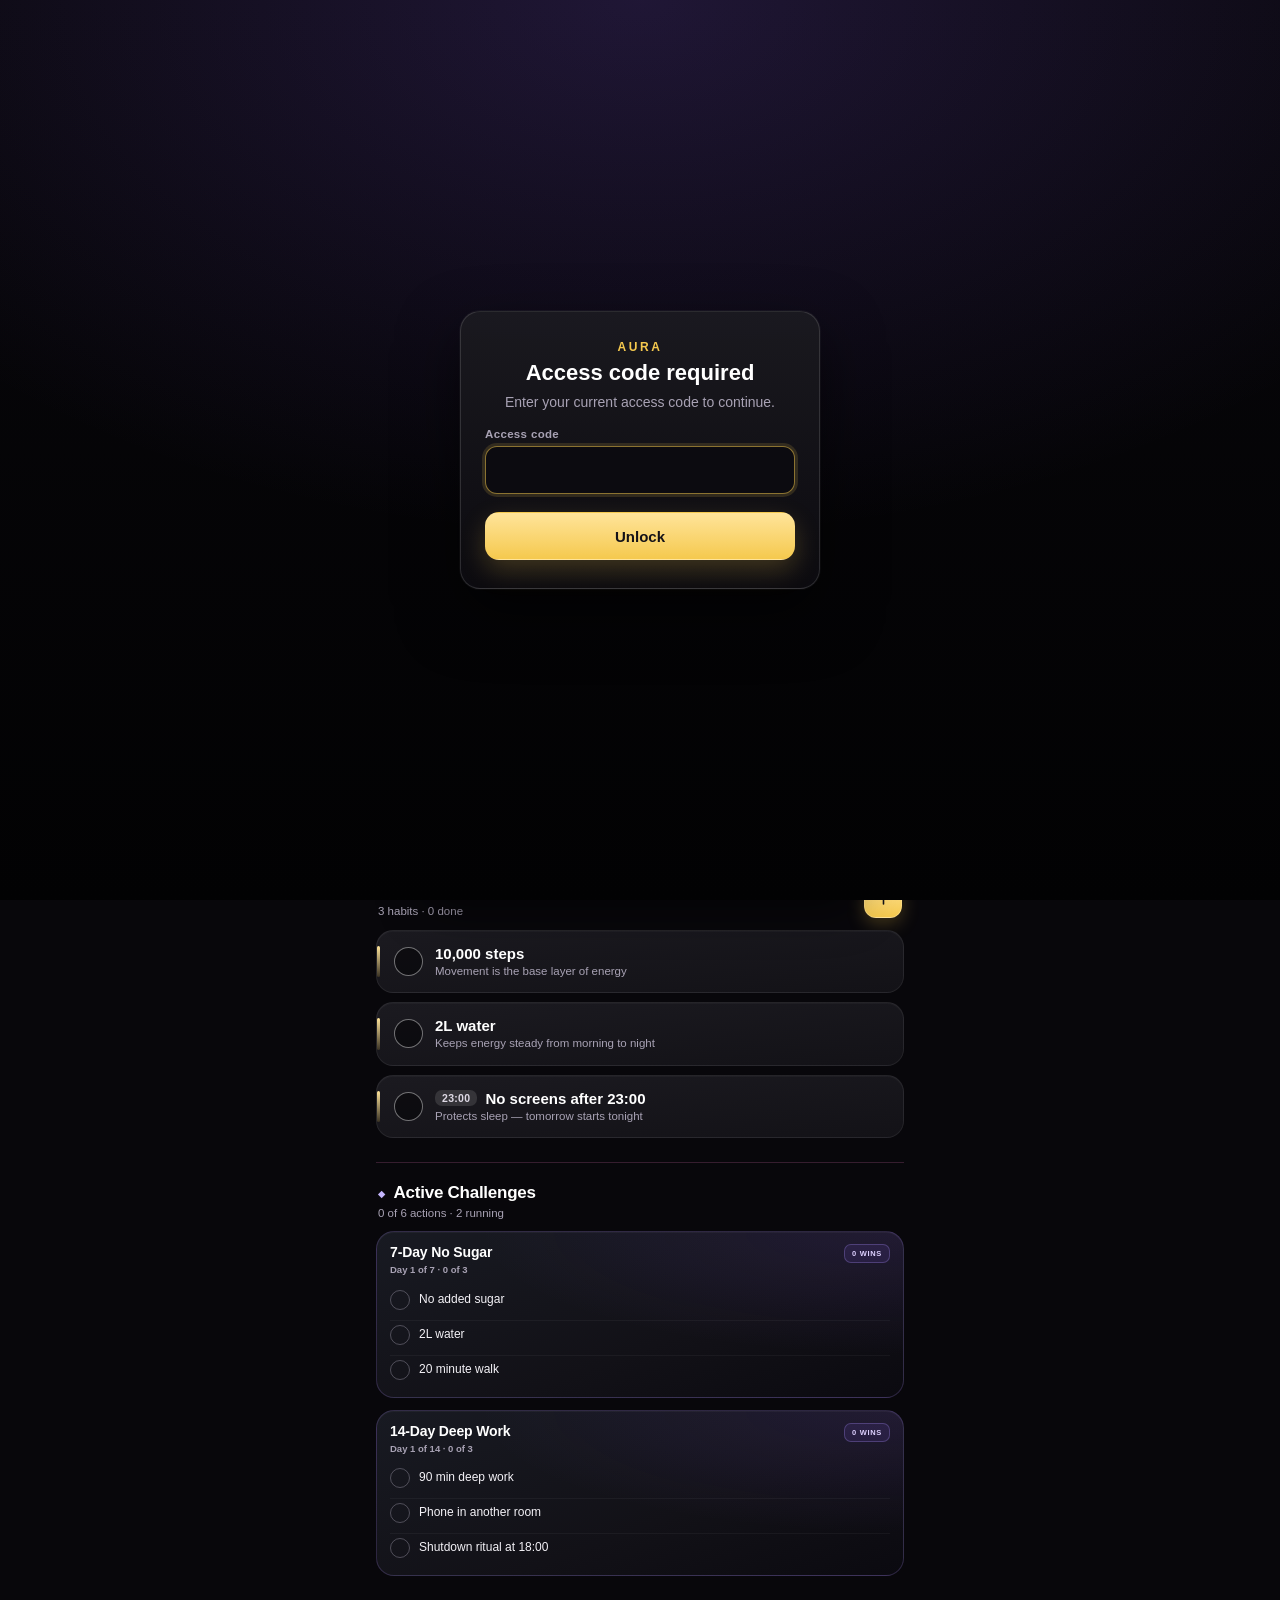
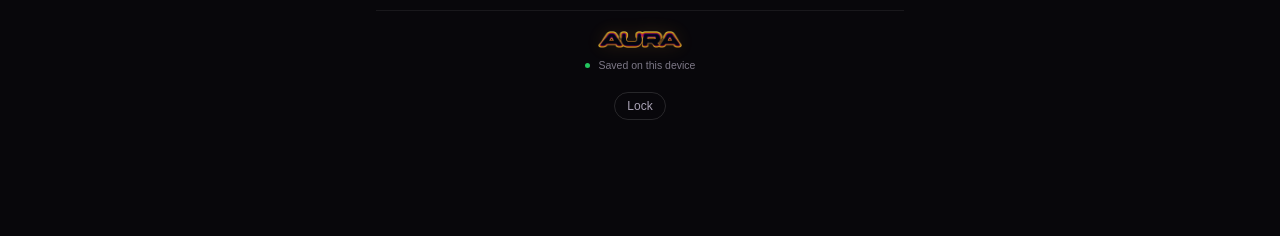
==== index.html @ 8e6c91fa "Connect the access-code gate to server-side verification Route code checks through a configurable HT" ====
<!DOCTYPE html>
<html lang="en" dir="auto">
<head>
  <meta charset="UTF-8" />
  <meta
    name="viewport"
    content="width=device-width, initial-scale=1.0, maximum-scale=1.0, user-scalable=no, viewport-fit=cover"
  />
  <title>AURA // DAILY OS</title>
  <meta
    name="description"
    content="AURA is a daily discipline OS: your plan, your non-negotiables, your challenges and your streaks — in one dark, focused screen."
  />
  <meta name="theme-color" content="#08070b" />
  <meta name="color-scheme" content="dark" />
  <!-- AURA access-code verification endpoint (HTTPS). Set this to your
       server-side verification URL (e.g. a Supabase Edge Function). The
       client never stores or compares the secret code itself. -->
  <meta name="aura-access-endpoint" content="" />

  <!-- iOS standalone / PWA -->
  <meta name="apple-mobile-web-app-capable" content="yes" />
  <meta name="mobile-web-app-capable" content="yes" />
  <meta name="apple-mobile-web-app-status-bar-style" content="black-translucent" />
  <meta name="apple-mobile-web-app-title" content="AURA" />
  <meta name="format-detection" content="telephone=no" />
  <link rel="manifest" href="./manifest.json" />
  <link rel="icon" href="./icons/favicon.png" sizes="any" type="image/png" />
  <link rel="icon" href="./icons/icon-192.png" sizes="192x192" type="image/png" />
  <link rel="apple-touch-icon" sizes="180x180" href="./icons/apple-touch-icon.png" />
  <link rel="stylesheet" href="./style.css" />
</head>
<body>
  <a class="skip" href="#plan">Skip to today's plan</a>

  <!-- Reload veil: covers the first paint (and every reload) with the AURA
       surface instead of a blank/grey frame. Fades itself out. -->
  <div class="boot" id="boot" aria-hidden="true">
    <div class="boot-inner">
      <img class="boot-mark" src="./assets/aura-mark.png" alt="" width="720" height="150" />
      <span class="aura-spinner"></span>
    </div>
  </div>

  <!-- AURA's own pull-to-refresh, in place of the browser's grey sheet. -->
  <div class="ptr" id="ptr" aria-hidden="true">
    <span class="aura-spinner ptr-spinner"></span>
    <span class="ptr-text" id="ptrText">Pull to refresh</span>
  </div>

  <!-- Slow indigo + gold light behind the UI. Purely decorative. -->
  <div class="ambient" aria-hidden="true">
    <span class="aura-a"></span>
    <span class="aura-b"></span>
    <span class="aura-c"></span>
  </div>

  <!-- Access-code gate: covers the app until a server-verified code is entered. -->
  <div class="access-gate" id="accessGate" hidden>
    <div class="access-gate-card" role="dialog" aria-modal="true" aria-labelledby="accessGateTitle">
      <p class="access-gate-kicker">AURA</p>
      <h2 class="access-gate-title" id="accessGateTitle">Access code required</h2>
      <p class="access-gate-note">Enter your current access code to continue.</p>
      <form class="access-gate-form" id="accessForm" autocomplete="off" novalidate>
        <label class="field">
          <span class="field-label">Access code</span>
          <input
            id="accessCode"
            type="text"
            inputmode="text"
            autocomplete="off"
            autocapitalize="characters"
            maxlength="128"
            required
          />
        </label>
        <p class="form-error" id="accessError" role="alert" hidden></p>
        <button class="btn btn-primary" id="accessSubmit" type="submit">Unlock</button>
      </form>
    </div>
  </div>

  <div class="app" id="app">
    <!-- ============================== HEADER ============================= -->
    <header class="topbar">
      <div class="brand">
        <h1 class="brand-logo">
          <img src="./assets/aura-mark.png" alt="AURA" width="720" height="150" />
        </h1>
        <p class="top-meta" id="topMeta">Today’s standard, executed.</p>
      </div>

      <div class="perfect-pill" id="perfectPill" title="Consecutive win days">
        <span class="perfect-flame" aria-hidden="true">🔥</span>
        <b id="perfectCount">0</b>
        <span class="perfect-label">win&nbsp;streak</span>
      </div>
    </header>

    <!-- ============================== TODAY ============================== -->
    <div class="view" id="viewToday">
      <nav class="weekstrip" id="weekStrip" aria-label="Week selector"></nav>

      <section class="progress-card" id="progressCard" aria-labelledby="progressCount">
        <div class="progress-glow" id="progressGlow" aria-hidden="true"></div>

        <div class="progress-head">
          <div class="progress-copy">
            <p class="progress-date" id="progressDate">Today</p>
            <p class="progress-count" id="progressCount" aria-live="polite">
              <span class="win-mark" aria-hidden="true">◆</span>
              <span id="progressTargetText"><b>0</b> tasks to WIN</span>
            </p>
          </div>
          <div class="progress-side">
            <div class="progress-pct" id="progressPct">
              <span id="progressPctNum">0</span><span class="pct-sign">%</span>
            </div>
            <p
              class="verdict"
              id="progressVerdict"
              data-state="loss"
              aria-live="polite"
              aria-label="Day status: LOSS"
            >LOSS</p>
          </div>
        </div>

        <div class="progress-rest" id="progressRest" hidden>
          <span class="progress-rest-moon" aria-hidden="true">☾</span>
          <div class="progress-rest-copy">
            <p class="progress-rest-title">Rest day</p>
            <p class="progress-rest-note">No score today. Nothing to chase.</p>
          </div>
        </div>

        <div
          class="scale"
          id="scale"
          dir="ltr"
          role="progressbar"
          aria-valuemin="0"
          aria-valuemax="100"
          aria-valuenow="0"
          aria-label="Daily progress"
        >
          <div class="scale-track" aria-hidden="true"></div>
          <div class="scale-fill" id="scaleFill" aria-hidden="true"></div>
          <div class="scale-ticks" aria-hidden="true">
            <span></span><span></span><span></span><span></span>
          </div>
          <div class="scale-threshold" id="scaleThreshold" aria-hidden="true">
            <span class="threshold-pin"></span>
            <span class="threshold-tag">WIN</span>
          </div>
          <div class="scale-marker" id="scaleMarker" aria-hidden="true">
            <span class="scale-marker-glow"></span>
            <span class="scale-marker-dot"></span>
          </div>
        </div>

        <div class="scale-legend">
          <span class="legend-end legend-loss">LOSS</span>
          <span class="legend-status" id="scaleStatus">Win at 67%</span>
          <span class="legend-end legend-win">WIN</span>
        </div>

        <button class="rest-toggle" id="restToggle" type="button" aria-pressed="false">
          <span class="rest-toggle-icon" id="restToggleIcon" aria-hidden="true">☾</span>
          <span id="restToggleText">Rest day</span>
        </button>
      </section>

      <!-- ============================= REST STATE ========================= -->
      <section class="rest-state" id="restState" aria-labelledby="restStateTitle" hidden>
        <div class="rest-state-glow" aria-hidden="true"></div>
        <span class="rest-state-moon" aria-hidden="true">☾</span>
        <p class="rest-state-kicker">Rest day on</p>
        <h2 class="rest-state-title" id="restStateTitle">Recovery is part of the plan.</h2>
        <p class="rest-state-note">
          Tasks, habits and challenge check-offs are paused for this day.
          Nothing to win, nothing to lose — the streak stays frozen.
        </p>
        <p class="rest-state-count" id="restStateCount">0 items paused</p>
      </section>

      <!-- ========================== SUPERFOCUS =========================== -->
      <section class="focus-card" id="focusCard">
        <div class="focus-card-glow" aria-hidden="true"></div>
        <div class="focus-card-body">
          <div class="focus-card-copy">
            <p class="focus-kicker"><span class="focus-spark" aria-hidden="true"></span>Superfocus</p>
            <h2>One thing. No noise.</h2>
            <p class="focus-sub" id="focusSub">Turn it on, then tap the tasks on Today you want to keep sharp.</p>
          </div>
          <label class="focus-switch">
            <input id="focusSwitch" type="checkbox" role="switch" aria-label="Superfocus mode" />
            <span class="focus-switch-track" aria-hidden="true">
              <span class="focus-switch-thumb"></span>
            </span>
            <span class="focus-switch-text" id="focusSwitchText">OFF</span>
          </label>
        </div>
        <div class="focus-card-foot">
          <span id="focusModeNote">Tap a task to keep it sharp · tap again to release</span>
          <span class="focus-dot" aria-hidden="true"></span>
          <span class="focus-tip">Blurred, quiet, locked</span>
        </div>
      </section>

      <!-- ============================ TODAY PLAN ========================= -->
      <section class="section" id="plan" aria-labelledby="planTitle">
        <header class="section-head">
          <div>
            <h2 class="section-title" id="planTitle">Ideal Day</h2>
            <p class="section-sub" id="planCount">0 tasks</p>
          </div>
          <div class="section-actions">
            <button class="icon-btn edit-btn" id="editBtn" type="button" aria-pressed="false" title="Edit list">
              <svg viewBox="0 0 24 24" fill="none" stroke="currentColor" stroke-width="1.7" stroke-linecap="round" stroke-linejoin="round" aria-hidden="true">
                <path d="M4 20h4.2L19 9.2a2.1 2.1 0 0 0 0-3l-1.2-1.2a2.1 2.1 0 0 0-3 0L4 15.8V20Z" />
                <path d="m13.6 6.4 4 4" />
              </svg>
              <span class="sr-only">Edit tasks</span>
            </button>
            <button class="icon-btn add-btn" id="addBtn" type="button" title="Add a task">
              <svg viewBox="0 0 24 24" fill="none" stroke="currentColor" stroke-width="2" stroke-linecap="round" aria-hidden="true">
                <path d="M12 5v14M5 12h14" />
              </svg>
              <span class="sr-only">Add a task</span>
            </button>
          </div>
        </header>

        <ul class="task-list" id="planList"></ul>
        <p class="empty" id="planEmpty" hidden>No tasks yet. Add one to set today’s standard.</p>
      </section>

      <!-- ========================= NON-NEGOTIABLES ======================= -->
      <section class="section section-nn" aria-labelledby="nnTitle">
        <header class="section-head">
          <div>
            <h2 class="section-title" id="nnTitle">
              <span class="nn-shield" aria-hidden="true">◆</span> Non-Negotiables
            </h2>
            <p class="section-sub" id="nnCount">0 habits</p>
          </div>
          <div class="section-actions">
            <button class="icon-btn add-btn" id="addHabitBtn" type="button" title="Add a non-negotiable">
              <svg viewBox="0 0 24 24" fill="none" stroke="currentColor" stroke-width="2" stroke-linecap="round" aria-hidden="true">
                <path d="M12 5v14M5 12h14" />
              </svg>
              <span class="sr-only">Add a non-negotiable</span>
            </button>
          </div>
        </header>

        <ul class="task-list task-list-nn" id="nnList"></ul>
        <p class="empty" id="nnEmpty" hidden>
          Nothing is non-negotiable yet. Add the habits that hold everything else up.
        </p>
      </section>

      <!-- ======================= ACTIVE CHALLENGES ======================== -->
      <section class="section section-challenge-today" id="challengeTodaySection" aria-labelledby="challengeTodayTitle" hidden>
        <header class="section-head">
          <div>
            <h2 class="section-title" id="challengeTodayTitle">
              <span class="challenge-mark" aria-hidden="true">◆</span> Active Challenges
            </h2>
            <p class="section-sub" id="challengeTodayCount">0 actions</p>
          </div>
        </header>
        <div class="today-challenge-list" id="challengeTodayList"></div>
      </section>
    </div>

    <!-- ============================ CHALLENGES =========================== -->
    <div class="view" id="viewChallenges" hidden>
      <header class="view-head">
        <div>
          <p class="view-kicker">Multi-day pressure</p>
          <h2>Challenges</h2>
          <p class="view-sub">Pick a track. Show up daily. Win the streak.</p>
        </div>
        <div class="section-actions">
          <button class="icon-btn edit-btn" id="editChallenges" type="button" aria-pressed="false" title="Manage challenges">
            <svg viewBox="0 0 24 24" fill="none" stroke="currentColor" stroke-width="1.7" stroke-linecap="round" stroke-linejoin="round" aria-hidden="true">
              <path d="M4 20h4.2L19 9.2a2.1 2.1 0 0 0 0-3l-1.2-1.2a2.1 2.1 0 0 0-3 0L4 15.8V20Z" />
              <path d="m13.6 6.4 4 4" />
            </svg>
            <span class="sr-only">Manage challenges</span>
          </button>
          <button class="icon-btn add-btn" id="addChallengeBtn" type="button" title="New challenge">
            <svg viewBox="0 0 24 24" fill="none" stroke="currentColor" stroke-width="2" stroke-linecap="round" aria-hidden="true">
              <path d="M12 5v14M5 12h14" />
            </svg>
            <span class="sr-only">New challenge</span>
          </button>
        </div>
      </header>

      <div class="challenge-list" id="challengeList"></div>
      <p class="empty" id="challengesEmpty" hidden>No challenges yet. Create a track that scares you a little.</p>
    </div>

    <!-- ============================= CALENDAR ============================= -->
    <div class="view" id="viewCalendar" hidden>
      <header class="view-head calendar-head">
        <div>
          <p class="view-kicker">Month by month</p>
          <h2>Calendar</h2>
        </div>
      </header>

      <section class="calendar-card" aria-label="Monthly outcomes">
        <div class="cal-nav">
          <button class="cal-arrow" id="calPrev" type="button" aria-label="Previous month">
            <svg viewBox="0 0 24 24" fill="none" stroke="currentColor" stroke-width="2.1" stroke-linecap="round" stroke-linejoin="round" aria-hidden="true">
              <path d="M14.5 5.5 8 12l6.5 6.5" />
            </svg>
          </button>
          <div class="cal-title-wrap">
            <p class="cal-month" id="calMonth">November 2026</p>
          </div>
          <button class="cal-arrow" id="calNext" type="button" aria-label="Next month">
            <svg viewBox="0 0 24 24" fill="none" stroke="currentColor" stroke-width="2.1" stroke-linecap="round" stroke-linejoin="round" aria-hidden="true">
              <path d="M9.5 5.5 16 12l-6.5 6.5" />
            </svg>
          </button>
        </div>

        <div class="cal-weekdays" id="calWeekdays" aria-hidden="true"></div>
        <div class="cal-grid" id="calGrid" role="grid" aria-label="Days of the month"></div>

        <div class="cal-stats" aria-label="Month and streak summary">
          <div class="cal-stat is-win">
            <p class="cal-stat-label">Win</p>
            <p class="cal-stat-value" id="calWins">0</p>
          </div>
          <div class="cal-stat is-loss">
            <p class="cal-stat-label">Loss</p>
            <p class="cal-stat-value" id="calLosses">0</p>
          </div>
          <div class="cal-stat is-rest">
            <p class="cal-stat-label">Rest</p>
            <p class="cal-stat-value" id="calRest">0</p>
          </div>
          <div class="cal-stat is-gold">
            <p class="cal-stat-label">Current streak</p>
            <p class="cal-stat-value" id="calStreak">0</p>
          </div>
          <div class="cal-stat is-gold is-best" title="Longest run of consecutive win days">
            <p class="cal-stat-label">Best streak</p>
            <p class="cal-stat-value" id="calBest">0</p>
            <p class="cal-stat-sub">longest run</p>
          </div>
          <div class="cal-stat is-rate">
            <p class="cal-stat-label">Win rate</p>
            <p class="cal-stat-value" id="calRate">—</p>
          </div>
        </div>

        <div class="cal-legend">
          <span class="cal-key is-win">WIN</span>
          <span class="cal-key is-loss">LOSS</span>
          <span class="cal-key is-rest">Rest day</span>
          <span class="cal-key is-empty">Nothing scheduled</span>
        </div>
      </section>

      <p class="cal-hint">Tap a day to open it on Today.</p>
    </div>

    <footer class="foot">
      <img class="foot-logo" src="./assets/aura-mark.png" alt="AURA" width="720" height="150" />
      <p><span class="dot-live" aria-hidden="true"></span> Saved on this device</p>
      <button class="foot-lock" id="lockBtn" type="button" aria-label="Lock AURA">Lock</button>
    </footer>
  </div>

  <!-- ============================ BOTTOM NAV ============================ -->
  <nav class="tabbar" id="tabbar" aria-label="Main">
    <button class="tab is-active" type="button" data-view="today" aria-current="page">
      <span class="tab-icon" aria-hidden="true">
        <svg viewBox="0 0 24 24" fill="none" stroke="currentColor" stroke-width="1.9" stroke-linecap="round" stroke-linejoin="round">
          <circle cx="12" cy="12" r="4.2" />
          <path d="M12 2.5v2.2M12 19.3v2.2M2.5 12h2.2M19.3 12h2.2M5.2 5.2l1.6 1.6M17.2 17.2l1.6 1.6M18.8 5.2l-1.6 1.6M6.8 17.2l-1.6 1.6" />
        </svg>
      </span>
      <span class="tab-label">Today</span>
    </button>
    <button class="tab" type="button" data-view="challenges">
      <span class="tab-icon" aria-hidden="true">
        <svg viewBox="0 0 24 24" fill="none" stroke="currentColor" stroke-width="1.8" stroke-linecap="round" stroke-linejoin="round">
          <path d="M8 3.8h8v3.7a4 4 0 0 1-8 0V3.8Z" />
          <path d="M8 4.8H5.7a1.4 1.4 0 0 0-1.3 1.6A4 4 0 0 0 8 10.1" />
          <path d="M16 4.8h2.3a1.4 1.4 0 0 1 1.3 1.6A4 4 0 0 1 16 10.1" />
          <path d="M12 11.5v4.2" />
          <path d="M8.8 20h6.4" />
          <path d="M9.6 20c0-2.2 1-3.2 2.4-4.6 1.4 1.4 2.4 2.4 2.4 4.6" />
        </svg>
      </span>
      <span class="tab-label">Challenges</span>
    </button>
    <button class="tab" type="button" data-view="calendar">
      <span class="tab-icon" aria-hidden="true">
        <svg viewBox="0 0 24 24" fill="none" stroke="currentColor" stroke-width="1.8" stroke-linecap="round" stroke-linejoin="round">
          <rect x="3.2" y="5.2" width="17.6" height="15.4" rx="3" />
          <path d="M3.4 9.8h17.2M8 3.4v3.6M16 3.4v3.6" />
          <path d="M7.6 13.4h.9M11.5 13.4h.9M15.4 13.4h.9M7.6 17h.9M11.5 17h.9" />
        </svg>
      </span>
      <span class="tab-label">Calendar</span>
    </button>
  </nav>

  <!-- ============================ EDIT SHEET ============================ -->
  <div class="sheet" id="sheet" hidden>
    <div class="sheet-veil" id="sheetVeil"></div>

    <section
      class="sheet-panel"
      id="sheetPanel"
      role="dialog"
      aria-modal="true"
      aria-labelledby="sheetTitle"
    >
      <div class="sheet-grabber" aria-hidden="true"></div>

      <header class="sheet-head">
        <h2 id="sheetTitle">New task</h2>
        <button class="sheet-close" id="sheetClose" type="button" aria-label="Close">
          <svg viewBox="0 0 24 24" fill="none" stroke="currentColor" stroke-width="1.8" stroke-linecap="round" aria-hidden="true">
            <path d="M6.5 6.5l11 11M17.5 6.5l-11 11" />
          </svg>
        </button>
      </header>

      <form class="sheet-form" id="taskForm" autocomplete="off" novalidate>
        <label class="field">
          <span class="field-label" id="labelTitle">Task</span>
          <input
            id="fieldTitle"
            type="text"
            dir="auto"
            maxlength="80"
            placeholder="What are you doing?"
            enterkeyhint="next"
            required
          />
        </label>

        <label class="field">
          <span class="field-label" id="labelWhy">Why it matters</span>
          <input
            id="fieldWhy"
            type="text"
            dir="auto"
            maxlength="120"
            placeholder="Where does this take you?"
            enterkeyhint="next"
          />
        </label>

        <div class="field-row" id="taskExtras">
          <label class="field field-time">
            <span class="field-label">Time <span class="optional">optional</span></span>
            <input id="fieldTime" type="time" />
          </label>

          <div class="field field-toggle">
            <span class="field-label">Recurring</span>
            <label class="switch">
              <input id="fieldRecurring" type="checkbox" />
              <span class="switch-track" aria-hidden="true"><span class="switch-thumb"></span></span>
              <span class="switch-text">Non-negotiable</span>
            </label>
          </div>
        </div>

        <div class="field-extra" id="trackDates" hidden>
          <div class="field-row field-row-dates">
            <label class="field field-time">
              <span class="field-label">Start date</span>
              <input id="fieldStartDate" type="date" />
            </label>
            <label class="field field-time">
              <span class="field-label">End date</span>
              <input id="fieldEndDate" type="date" />
            </label>
          </div>
          <p class="date-hint" id="dateHint">7 days</p>
        </div>

        <div class="field-extra" id="trackExtras" hidden>
          <div class="field" id="challengeModeField" hidden>
            <span class="field-label">Challenge mode</span>
            <div class="mode-toggle" role="radiogroup" aria-label="Challenge mode">
              <button class="mode-option is-active" type="button" data-challenge-mode="habit" role="radio" aria-checked="true">
                <b>Habit / Streak</b>
                <span>Same daily checklist</span>
              </button>
              <button class="mode-option" type="button" data-challenge-mode="build" role="radio" aria-checked="false">
                <b>Build / Milestone</b>
                <span>A task per day slot</span>
              </button>
            </div>
            <p class="field-hint" id="challengeModeHint">A recurring checklist for every day of the window.</p>
          </div>

          <label class="field">
            <span class="field-label">Length <span class="optional">days</span></span>
            <input id="fieldDuration" type="number" inputmode="numeric" min="2" max="90" step="1" value="7" />
          </label>

          <label class="field">
            <span class="field-label" id="labelItems">Daily checklist <span class="optional">one per line</span></span>
            <textarea
              id="fieldItems"
              dir="auto"
              rows="4"
              maxlength="600"
              placeholder="No added sugar&#10;2L water&#10;20 minute walk"
            ></textarea>
          </label>
        </div>

        <p class="form-error" id="formError" role="alert" hidden>Give the task a name first.</p>

        <div class="sheet-actions">
          <button class="btn btn-ghost" id="sheetCancel" type="button">Cancel</button>
          <button class="btn btn-primary" type="submit">Save</button>
        </div>

        <button class="btn btn-danger" id="sheetDelete" type="button" hidden>Delete task</button>
      </form>
    </section>
  </div>

  <!-- ========================= HOLD TO CONFIRM ========================= -->
  <div class="confirm" id="confirm" hidden>
    <div class="confirm-veil" id="confirmVeil"></div>

    <section
      class="confirm-panel"
      id="confirmPanel"
      role="dialog"
      aria-modal="true"
      aria-labelledby="confirmTitle"
      aria-describedby="confirmNote"
    >
      <p class="confirm-kicker">Hold to confirm</p>
      <h2 class="confirm-title" id="confirmTitle">Delete this task?</h2>
      <p class="confirm-item" id="confirmItem" dir="auto"></p>
      <p class="confirm-note" id="confirmNote"></p>

      <button class="confirm-hold" id="confirmHold" type="button" aria-label="Hold to confirm deletion">
        <span class="confirm-hold-fill" id="confirmHoldFill" aria-hidden="true"></span>
        <span class="confirm-hold-text" id="confirmHoldText">Hold to delete</span>
      </button>

      <button class="confirm-cancel" id="confirmCancel" type="button">Cancel</button>
    </section>
  </div>

  <!-- ========================== WORKOUT STUDIO ========================== -->
  <section class="studio" id="studio" hidden aria-label="Workout builder">
    <div class="studio-aura" aria-hidden="true"></div>

    <header class="studio-top">
      <div class="studio-heading">
        <p class="studio-kicker" id="studioKicker">Session builder</p>
        <h2 class="studio-title" id="studioTitle">Build a workout</h2>
      </div>
      <button class="studio-close" id="studioClose" type="button" aria-label="Close workout studio">
        <svg viewBox="0 0 24 24" fill="none" stroke="currentColor" stroke-width="1.9" stroke-linecap="round" aria-hidden="true">
          <path d="M6.5 6.5l11 11M17.5 6.5l-11 11" />
        </svg>
      </button>
    </header>

    <div class="studio-scroll" id="studioBody"></div>
    <footer class="studio-foot" id="studioFoot"></footer>
  </section>

  <!-- ========================== EXERCISE GUIDE ========================== -->
  <div class="demo" id="demo" hidden>
    <div class="demo-veil" id="demoVeil"></div>

    <section
      class="demo-panel"
      id="demoPanel"
      role="dialog"
      aria-modal="true"
      aria-labelledby="demoTitle"
      aria-describedby="demoCue"
    >
      <header class="demo-head">
        <div>
          <p class="demo-kicker" id="demoKicker">Movement guide</p>
          <h2 class="demo-title" id="demoTitle">Push-Up</h2>
        </div>
        <button class="demo-close" id="demoClose" type="button" aria-label="Close movement guide">
          <svg viewBox="0 0 24 24" fill="none" stroke="currentColor" stroke-width="1.9" stroke-linecap="round" aria-hidden="true">
            <path d="M6.5 6.5l11 11M17.5 6.5l-11 11" />
          </svg>
        </button>
      </header>

      <div class="demo-visual">
        <div class="demo-stage" id="demoStage"></div>
        <div class="demo-map">
          <div id="demoBody"></div>
          <p class="demo-map-label">Targets</p>
          <div class="demo-tags" id="demoTags"></div>
        </div>
      </div>

      <p class="demo-cue" id="demoCue">Cue</p>
      <p class="demo-dose" id="demoDose">3 × 12</p>
    </section>
  </div>

  <div class="toast" id="toast" role="status" aria-live="polite" hidden></div>

  <noscript>
    <div class="noscript">AURA needs JavaScript to run your day.</div>
  </noscript>

  <script src="./app.js"></script>
</body>
</html>
---- style.css ----
/* ==========================================================================
   AURA // DAILY OS — near-black surface, crisp white ink, deep violet core,
   golden aura. Palette from AURALOGO.png; in-app mark from AURALOGO-ONLY.png.
   ========================================================================== */

*,
*::before,
*::after {
  box-sizing: border-box;
}

:root {
  --bg: #08070b;
  --bg-deep: #020203;
  --card: #131217;
  --card-2: #1b1a20;
  --card-3: #0c0b10;
  --line: rgba(255, 255, 255, 0.13);
  --line-soft: rgba(255, 255, 255, 0.07);
  --ink: #ffffff;
  --ink-dim: #f4f2f7;
  --muted: #a8a2b4;
  --muted-dim: #7d7887;
  --gold: #f5c94e;
  --gold-bright: #ffe49a;
  --gold-deep: #d9a227;
  --gold-ink: #141218;
  --gold-soft: rgba(245, 201, 78, 0.13);
  --gold-line: rgba(245, 201, 78, 0.34);
  --green: #22c55e;
  --green-bright: #4ade80;
  --green-glow: #00e676;
  --green-ink: #04150b;
  --green-soft: rgba(34, 197, 94, 0.13);
  --green-line: rgba(34, 197, 94, 0.34);
  --red: #ef4444;
  --red-hot: #ff3b30;
  --amber: #f59e0b;
  --violet: #8b5cf6;
  --violet-bright: #bda8ff;
  --pink: #ef7ac0;
  --nav-h: 70px;
  --ease: cubic-bezier(0.22, 0.61, 0.36, 1);
  --pop: cubic-bezier(0.2, 0.9, 0.25, 1.1);
  --safe-t: env(safe-area-inset-top, 0px);
  --safe-b: env(safe-area-inset-bottom, 0px);
  --safe-l: env(safe-area-inset-left, 0px);
  --safe-r: env(safe-area-inset-right, 0px);
}

html,
body {
  margin: 0;
  min-height: 100%;
}

html {
  -webkit-text-size-adjust: 100%;
  text-size-adjust: 100%;
  touch-action: manipulation;
  /* The rubber-band area past the top/bottom of the page paints this, never
     a plain white or grey sheet. */
  background-color: #08070b;
  overscroll-behavior-y: none;
}

body {
  /* Fill the visual viewport even when a view is short (a single program, an
     empty list), and paint a flat dark canvas. The gradient lives on the fixed
     layer below instead: a `background-attachment: fixed` body gradient is
     sized once by iOS Safari, so after a tab switch shrank the page (or the
     toolbar collapsed) it stopped short and left an empty grey strip. */
  min-height: 100vh;
  min-height: 100dvh;
  background-color: var(--bg);
  color: var(--ink);
  font-family: -apple-system, BlinkMacSystemFont, "SF Pro Text", ui-sans-serif,
    "Segoe UI", Roboto, "Helvetica Neue", Arial, "Noto Sans Hebrew", sans-serif;
  -webkit-font-smoothing: antialiased;
  text-rendering: optimizeLegibility;
  -webkit-tap-highlight-color: transparent;
  touch-action: manipulation;
  overscroll-behavior-y: none;
}

/* The app's light, pinned to the viewport rather than the page: it covers the
   full screen no matter how tall the current view is or how far it is scrolled,
   so no repaint or tab switch can expose a bare strip underneath. */
body::before {
  content: "";
  position: fixed;
  inset: 0;
  pointer-events: none;
  background-color: var(--bg-deep);
  background-image:
    radial-gradient(120% 100% at 50% 40%, transparent 58%, rgba(0, 0, 0, 0.42) 100%),
    radial-gradient(95% 52% at 6% -8%, rgba(124, 74, 214, 0.34) 0%, transparent 62%),
    radial-gradient(80% 44% at 100% 0%, rgba(245, 201, 78, 0.12) 0%, transparent 62%),
    radial-gradient(110% 58% at 50% 108%, rgba(255, 168, 52, 0.12) 0%, transparent 68%),
    linear-gradient(180deg, #0c0b10 0%, var(--bg) 46%, var(--bg-deep) 100%);
  transform: translateZ(0);
  z-index: 0;
}

/* ============================ RELOAD VEIL =============================== */

/* Covers the first paint of every load (including a reload) so the app never
   flashes an empty frame. Fades out on its own even without JS. */

.boot {
  position: fixed;
  inset: 0;
  z-index: 120;
  display: grid;
  place-items: center;
  pointer-events: none;
  background:
    radial-gradient(62% 44% at 50% 32%, rgba(124, 74, 214, 0.3) 0%, transparent 70%),
    radial-gradient(58% 36% at 50% 80%, rgba(245, 201, 78, 0.13) 0%, transparent 72%),
    #08070b;
  animation: bootOut 0.45s var(--ease) 0.34s forwards;
}

.boot.is-gone {
  display: none;
}

@keyframes bootOut {
  to { opacity: 0; visibility: hidden; }
}

.boot-inner {
  display: flex;
  flex-direction: column;
  align-items: center;
  gap: 20px;
}

.boot-mark {
  width: min(46vw, 168px);
  height: auto;
  opacity: 0.94;
  filter: drop-shadow(0 0 22px rgba(245, 201, 78, 0.22));
}

.boot .aura-spinner {
  width: 22px;
  height: 22px;
}

/* Shared gold → violet spinner used by the veil and pull-to-refresh. */
.aura-spinner {
  display: block;
  width: 26px;
  height: 26px;
  border-radius: 50%;
  background: conic-gradient(
    from 0turn,
    rgba(245, 201, 78, 0) 0deg 42deg,
    rgba(245, 201, 78, 0.85) 108deg,
    #f5c94e 170deg,
    #ffe49a 214deg,
    #8b5cf6 296deg,
    rgba(139, 92, 246, 0) 352deg 360deg
  );
  -webkit-mask: radial-gradient(farthest-side, transparent calc(100% - 2.5px), #000 calc(100% - 2px));
  mask: radial-gradient(farthest-side, transparent calc(100% - 2.5px), #000 calc(100% - 2px));
  filter: drop-shadow(0 0 8px rgba(245, 201, 78, 0.45));
  animation: auraSpin 0.9s linear infinite;
}

@keyframes auraSpin {
  to { transform: rotate(1turn); }
}

/* =========================== PULL TO REFRESH ============================ */

/* AURA's replacement for the browser's unstyled grey pull sheet: dark glass,
   indigo/gold glow and a gold → violet spinner. Positioned by --ptr / --ptr-o. */

/* Anchored below the notch (safe-area top), then slid out of view. */
.ptr {
  position: fixed;
  top: var(--safe-t);
  left: 0;
  right: 0;
  z-index: 110;
  display: flex;
  align-items: center;
  justify-content: center;
  gap: 10px;
  height: 64px;
  padding: 0 16px;
  transform: translate3d(0, calc(-64px + var(--ptr, 0px)), 0);
  opacity: var(--ptr-o, 0);
  pointer-events: none;
  will-change: transform, opacity;
  background:
    radial-gradient(70% 130% at 50% 0%, rgba(124, 74, 214, 0.34) 0%, transparent 72%),
    linear-gradient(
      180deg,
      rgba(8, 7, 11, 0.98) 0%,
      rgba(8, 7, 11, 0.88) 72%,
      rgba(8, 7, 11, 0) 100%
    );
}

.ptr-spinner {
  width: 22px;
  height: 22px;
  transform: rotate(calc(var(--ptr-o, 0) * 260deg));
  animation: none;
}

.ptr.is-loading .ptr-spinner {
  animation: auraSpin 0.9s linear infinite;
}

.ptr-text {
  font-size: 10.5px;
  font-weight: 750;
  letter-spacing: 0.14em;
  text-transform: uppercase;
  color: var(--muted);
  text-shadow: 0 0 14px rgba(245, 201, 78, 0.25);
}

.ptr.is-armed .ptr-text {
  color: var(--gold-bright);
}

.ptr.is-loading .ptr-text {
  color: var(--gold);
}

/* ============================ AMBIENT AURA ============================== */

/* Slow indigo + gold light drifting behind the whole app. No text, no noise. */

.ambient {
  position: fixed;
  inset: 0;
  z-index: 0;
  overflow: hidden;
  pointer-events: none;
}

.ambient span {
  position: absolute;
  display: block;
  border-radius: 50%;
  filter: blur(58px);
  opacity: 0.55;
  will-change: transform;
}

.aura-a {
  width: 78vmax;
  height: 78vmax;
  top: -34vmax;
  left: -30vmax;
  background: radial-gradient(
    circle at 50% 50%,
    rgba(124, 74, 214, 0.42) 0%,
    rgba(99, 53, 196, 0.16) 46%,
    rgba(99, 53, 196, 0) 70%
  );
  animation: auraDriftA 54s ease-in-out infinite alternate;
}

.aura-b {
  width: 62vmax;
  height: 62vmax;
  top: -8vmax;
  right: -32vmax;
  background: radial-gradient(
    circle at 50% 50%,
    rgba(245, 201, 78, 0.24) 0%,
    rgba(255, 168, 52, 0.1) 44%,
    rgba(245, 201, 78, 0) 70%
  );
  animation: auraDriftB 68s ease-in-out infinite alternate;
}

.aura-c {
  width: 86vmax;
  height: 86vmax;
  bottom: -48vmax;
  left: -8vmax;
  background: radial-gradient(
    circle at 50% 50%,
    rgba(255, 168, 52, 0.16) 0%,
    rgba(124, 74, 214, 0.14) 46%,
    rgba(124, 74, 214, 0) 72%
  );
  animation: auraDriftC 82s ease-in-out infinite alternate;
}

@keyframes auraDriftA {
  from { transform: translate3d(0, 0, 0) scale(1); }
  to { transform: translate3d(9vmax, 6vmax, 0) scale(1.12); }
}

@keyframes auraDriftB {
  from { transform: translate3d(0, 0, 0) scale(1.06); }
  to { transform: translate3d(-8vmax, 10vmax, 0) scale(1); }
}

@keyframes auraDriftC {
  from { transform: translate3d(0, 0, 0) scale(1); }
  to { transform: translate3d(7vmax, -7vmax, 0) scale(1.1); }
}

@media (prefers-reduced-motion: reduce) {
  .ambient span {
    animation: none;
  }
}

body.sheet-open,
body.confirm-open {
  overflow: hidden;
}

button,
input {
  font-family: inherit;
}

button {
  cursor: pointer;
  touch-action: manipulation;
  -webkit-user-select: none;
  user-select: none;
}

.sr-only {
  position: absolute;
  width: 1px;
  height: 1px;
  padding: 0;
  margin: -1px;
  overflow: hidden;
  clip: rect(0 0 0 0);
  white-space: nowrap;
  border: 0;
}

.skip {
  position: absolute;
  top: -60px;
  left: 12px;
  z-index: 80;
  padding: 10px 14px;
  border-radius: 10px;
  background: var(--card-2);
  color: var(--ink);
  font-size: 13px;
  text-decoration: none;
}

.skip:focus {
  top: 12px;
}

/* ================================ SHELL ================================= */

.app {
  position: relative;
  z-index: 1;
  width: 100%;
  max-width: 560px;
  margin: 0 auto;
  padding: calc(18px + var(--safe-t)) max(16px, var(--safe-r))
    calc(var(--nav-h) + 46px + var(--safe-b)) max(16px, var(--safe-l));
}

/* =============================== TOP BAR ================================ */

.topbar {
  display: flex;
  align-items: flex-start;
  justify-content: space-between;
  gap: 12px;
  padding: 2px 2px 16px;
}

.brand {
  display: flex;
  flex-direction: column;
  align-items: flex-start;
  gap: 7px;
  min-width: 0;
}

/* AURALOGO-ONLY.png: the original wordmark with its own alpha edge, so the
   neon rim sits straight on the near-black surface with no plate behind it. */
.brand-logo {
  margin: 0;
  display: block;
  line-height: 0;
}

.brand-logo img {
  display: block;
  width: 150px;
  height: auto;
  filter: drop-shadow(0 0 12px rgba(255, 168, 52, 0.18));
}

.top-meta {
  margin: 4px 0 0;
  font-size: 11.5px;
  color: var(--muted);
  line-height: 1.3;
}

.perfect-pill {
  flex: none;
  display: flex;
  align-items: center;
  gap: 5px;
  padding: 8px 10px;
  border-radius: 999px;
  background: rgba(26, 18, 50, 0.72);
  border: 1px solid var(--line-soft);
  font-size: 11px;
  color: var(--muted);
  line-height: 1;
}

.perfect-pill b {
  color: var(--ink);
  font-size: 13px;
  font-weight: 750;
  font-variant-numeric: tabular-nums;
}

.perfect-flame {
  font-size: 12px;
  filter: saturate(1.15);
}

.perfect-label {
  letter-spacing: 0.01em;
}

@media (max-width: 359px) {
  /* The plan row holds a name, two steppers and a remove button: let the
     controls wrap under the name instead of squeezing it into three lines. */
  .plan-row {
    flex-wrap: wrap;
    row-gap: 6px;
  }

  .plan-main {
    flex: 1 1 100%;
  }

  .plan-controls {
    margin-inline-start: auto;
  }

  .perfect-label {
    display: none;
  }
}

/* ============================== WEEK STRIP ============================== */

.weekstrip {
  display: grid;
  grid-template-columns: repeat(7, 1fr);
  gap: 5px;
  padding: 7px;
  border-radius: 19px;
  background: linear-gradient(180deg, rgba(26, 18, 50, 0.9), rgba(15, 10, 32, 0.9));
  border: 1px solid var(--line-soft);
  box-shadow: inset 0 1px 0 rgba(255, 255, 255, 0.035);
}

.wk {
  position: relative;
  display: flex;
  flex-direction: column;
  align-items: center;
  gap: 4px;
  padding: 8px 0 9px;
  border: 0;
  border-radius: 13px;
  background: transparent;
  color: var(--muted);
  transition: background 0.22s var(--ease), color 0.22s var(--ease),
    box-shadow 0.22s var(--ease), transform 0.22s var(--ease);
}

.wk:active {
  transform: scale(0.94);
}

.wk-day {
  font-size: 9.5px;
  font-weight: 650;
  letter-spacing: 0.09em;
  text-transform: uppercase;
}

.wk-date {
  font-size: 15px;
  font-weight: 700;
  font-variant-numeric: tabular-nums;
  line-height: 1.15;
}

/* A fixed marker slot keeps the status clear of the date: an open day gets a
   dot, a closed day its final ✓ / ✕, and an empty day stays quietly grey. */
.wk-dot {
  display: grid;
  place-items: center;
  width: 14px;
  height: 14px;
  margin-top: 4px;
  border-radius: 999px;
  font-size: 12px;
  font-weight: 800;
  line-height: 1;
  color: var(--muted-dim);
}

.wk-dot::before {
  content: "";
  width: 5px;
  height: 5px;
  border-radius: 999px;
  background: rgba(255, 255, 255, 0.18);
}

.wk-dot.is-win::before {
  background: var(--green-bright);
  box-shadow: 0 0 8px rgba(34, 197, 94, 0.9);
}

.wk-dot.is-loss::before {
  background: var(--red);
  box-shadow: 0 0 7px rgba(239, 68, 68, 0.7);
}

.wk-dot.is-scheduled::before {
  background: transparent;
  box-shadow: inset 0 0 0 1.5px var(--gold);
}

.wk-dot.is-check::before,
.wk-dot.is-cross::before {
  display: none;
}

.wk-dot.is-check {
  color: var(--green-bright);
  text-shadow: 0 0 8px rgba(34, 197, 94, 0.75);
}

.wk-dot.is-cross {
  color: var(--red);
  text-shadow: 0 0 7px rgba(239, 68, 68, 0.6);
}

/* The selected day is a dark-glass well with a soft champagne edge: the marker
   keeps its own status colour, so a won day still reads green inside it. */
.wk.is-today {
  color: var(--ink);
}

.wk.is-selected {
  color: #f2dfa9;
  background: linear-gradient(180deg, rgba(245, 201, 78, 0.14), rgba(245, 201, 78, 0.05));
  box-shadow: inset 0 0 0 1px rgba(245, 201, 78, 0.3),
    inset 0 1px 0 rgba(255, 255, 255, 0.07),
    0 6px 16px -12px rgba(0, 0, 0, 0.9);
}

.wk:disabled {
  opacity: 0.3;
  cursor: default;
}

.wk:disabled:active {
  transform: none;
}

/* ============================ PROGRESS CARD ============================= */

.progress-card {
  position: relative;
  overflow: hidden;
  margin-top: 14px;
  padding: 18px 18px 15px;
  border-radius: 22px;
  background: linear-gradient(160deg, #1a1226 0%, var(--card) 58%, #060507 100%);
  border: 1px solid var(--line);
  box-shadow: 0 18px 40px -24px rgba(0, 0, 0, 0.95),
    inset 0 1px 0 rgba(255, 255, 255, 0.05);
}

.progress-glow {
  position: absolute;
  top: -80px;
  inset-inline-end: -60px;
  width: 200px;
  height: 200px;
  border-radius: 50%;
  background: radial-gradient(circle, rgba(34, 197, 94, 0.22) 0%, transparent 68%);
  pointer-events: none;
}

.progress-head {
  position: relative;
  display: flex;
  align-items: flex-start;
  justify-content: space-between;
  gap: 12px;
}

.progress-date {
  margin: 0 0 6px;
  font-size: 11px;
  font-weight: 650;
  letter-spacing: 0.1em;
  text-transform: uppercase;
  color: var(--muted);
}

/* The day's finish line sits where the raw count used to be: how many boxes
   are still missing before the WIN threshold is cleared. It stays green the
   whole time the day is still winnable, so the target itself pulls forward. */
.progress-count {
  display: inline-flex;
  align-items: center;
  gap: 6px;
  margin: 1px 0 0;
  padding: 4px 11px 4px 9px;
  border: 1px solid var(--green-line);
  border-radius: 999px;
  background: var(--green-soft);
  color: #8ee7ab;
  font-size: 12px;
  font-weight: 700;
  letter-spacing: 0.015em;
  line-height: 1.3;
  white-space: nowrap;
  transition: color 0.35s var(--ease), background 0.35s var(--ease),
    border-color 0.35s var(--ease), box-shadow 0.35s var(--ease);
}

.progress-count[hidden] {
  display: none;
}

.win-mark {
  font-size: 8px;
  line-height: 1;
  color: var(--green);
}

.progress-count b {
  color: var(--green-bright);
  font-weight: 800;
  font-size: 13.5px;
  font-variant-numeric: tabular-nums;
}

/* Threshold cleared: the pill floods bright, vivid green and glows, so the
   win lands as a celebration rather than another grey check. */
.progress-count.is-won {
  border-color: transparent;
  background: linear-gradient(180deg, #6ee7a0 0%, #22e06f 52%, var(--green-glow) 100%);
  color: var(--green-ink);
  box-shadow: 0 0 18px rgba(0, 230, 118, 0.42), 0 0 42px rgba(34, 197, 94, 0.2);
}

.progress-count.is-won b,
.progress-count.is-won .win-mark {
  color: var(--green-ink);
}

/* Nothing scheduled is neutral, not green: the target slot goes quiet grey
   so an empty day never borrows the win language. */
.progress-count.is-empty {
  border-color: rgba(141, 135, 155, 0.22);
  background: rgba(141, 135, 155, 0.08);
  color: var(--muted);
}

.progress-count.is-empty .win-mark {
  display: none;
}

.progress-side {
  flex: none;
  display: flex;
  flex-direction: column;
  align-items: flex-end;
  gap: 7px;
}

.progress-pct {
  flex: none;
  font-size: 30px;
  font-weight: 750;
  line-height: 0.95;
  letter-spacing: -0.04em;
  color: var(--green);
  font-variant-numeric: tabular-nums;
  transition: color 0.5s var(--ease);
}

.pct-sign {
  font-size: 15px;
  font-weight: 650;
  letter-spacing: 0;
  margin-inline-start: 1px;
  opacity: 0.85;
}

/* Same-day verdict: WIN once the 67% threshold is cleared. */

.verdict {
  display: inline-flex;
  align-items: center;
  gap: 5px;
  margin: 0;
  padding: 3px 9px;
  border-radius: 999px;
  font-size: 9.5px;
  font-weight: 800;
  letter-spacing: 0.12em;
  line-height: 1.35;
  white-space: nowrap;
  border: 1px solid transparent;
  transition: color 0.3s var(--ease), background 0.3s var(--ease),
    border-color 0.3s var(--ease), box-shadow 0.3s var(--ease);
}

.verdict::before {
  content: "";
  width: 5px;
  height: 5px;
  border-radius: 50%;
  background: currentColor;
  box-shadow: 0 0 7px currentColor;
}

.verdict[data-state="win"] {
  color: #0a1a0f;
  background: linear-gradient(180deg, var(--green-bright), var(--green));
  border-color: transparent;
  box-shadow: 0 0 16px rgba(34, 197, 94, 0.38);
}

.verdict[data-state="win"]::before {
  background: #0a1a0f;
  box-shadow: none;
}

.verdict[data-state="loss"] {
  color: #ff9d9d;
  background: rgba(239, 68, 68, 0.12);
  border-color: rgba(239, 68, 68, 0.34);
}

/* An empty day carries no verdict: neutral grey, never red. */
.verdict[data-state="clear"] {
  color: #a7a2b4;
  background: rgba(168, 162, 180, 0.08);
  border-color: rgba(168, 162, 180, 0.22);
}

/* The scale: red → amber → emerald, filled by progress. */

.scale {
  --p: 0%;
  position: relative;
  height: 30px;
  margin: 16px 3px 6px;
  display: flex;
  align-items: center;
}

.scale-track,
.scale-fill {
  position: absolute;
  inset-inline: 0;
  height: 11px;
  border-radius: 999px;
  background: linear-gradient(
    90deg,
    #ff3b30 0%,
    #ef4444 22%,
    #f59e0b 46%,
    #fbbf24 58%,
    #22c55e 82%,
    #00e676 100%
  );
}

.scale-track {
  opacity: 0.17;
  box-shadow: inset 0 1px 2px rgba(0, 0, 0, 0.5);
}

.scale-fill {
  clip-path: inset(0 calc(100% - var(--p)) 0 0 round 999px);
  transition: clip-path 0.7s var(--ease);
  box-shadow: 0 0 16px rgba(34, 197, 94, 0.25);
}

.scale-ticks {
  position: absolute;
  inset-inline: 0;
  height: 11px;
  pointer-events: none;
}

.scale-ticks span {
  position: absolute;
  top: 3px;
  width: 1px;
  height: 5px;
  background: rgba(4, 4, 6, 0.35);
  border-radius: 2px;
}

.scale-ticks span:nth-child(1) { left: 20%; }
.scale-ticks span:nth-child(2) { left: 40%; }
.scale-ticks span:nth-child(3) { left: 60%; }
.scale-ticks span:nth-child(4) { left: 80%; }

.scale-marker {
  position: absolute;
  left: var(--p);
  top: 50%;
  width: 0;
  height: 0;
  color: var(--red);
  transition: left 0.7s var(--ease), color 0.5s var(--ease);
  z-index: 2;
}

.scale-marker-glow {
  position: absolute;
  left: 50%;
  top: 50%;
  width: 42px;
  height: 42px;
  transform: translate(-50%, -50%);
  border-radius: 50%;
  background: radial-gradient(circle, currentColor 0%, transparent 64%);
  opacity: 0.28;
  pointer-events: none;
}

.scale-marker-dot {
  position: absolute;
  left: 50%;
  top: 50%;
  width: 13px;
  height: 13px;
  transform: translate(-50%, -50%);
  border-radius: 50%;
  background: #ffffff;
  border: 2px solid currentColor;
  box-shadow: 0 0 0 3px rgba(4, 4, 6, 0.55), 0 0 14px currentColor;
}

.scale-caption {
  display: flex;
  justify-content: space-between;
  font-size: 9px;
  font-weight: 600;
  letter-spacing: 0.12em;
  text-transform: uppercase;
  color: rgba(168, 162, 180, 0.6);
  padding: 0 3px;
}

/* =============================== SECTIONS =============================== */

.section {
  margin-top: 26px;
}

.section-nn {
  margin-top: 28px;
  padding-top: 22px;
  border-top: 1px solid var(--line-soft);
}

.section-head {
  display: flex;
  align-items: center;
  justify-content: space-between;
  gap: 12px;
  margin-bottom: 12px;
  padding: 0 2px;
}

.section-title {
  margin: 0;
  font-size: 17px;
  font-weight: 700;
  letter-spacing: -0.015em;
  line-height: 1.2;
}

.section-sub {
  margin: 4px 0 0;
  font-size: 11.5px;
  color: var(--muted);
  font-variant-numeric: tabular-nums;
}

.section-actions {
  display: flex;
  align-items: center;
  gap: 7px;
}

.icon-btn {
  display: grid;
  place-items: center;
  width: 38px;
  height: 38px;
  border-radius: 12px;
  background: rgba(26, 18, 50, 0.8);
  border: 1px solid var(--line);
  color: var(--ink-dim);
  transition: transform 0.16s var(--ease), background 0.2s, color 0.2s;
}

.icon-btn svg {
  width: 19px;
  height: 19px;
}

.icon-btn:active {
  transform: scale(0.92);
}

.icon-btn.add-btn {
  background: linear-gradient(180deg, var(--gold-bright), var(--gold));
  border-color: rgba(255, 228, 154, 0.5);
  color: var(--gold-ink);
  box-shadow: 0 6px 18px rgba(245, 201, 78, 0.24);
}

.edit-btn.is-on {
  background: var(--gold-soft);
  border-color: var(--gold-line);
  color: var(--gold-bright);
}

.nn-shield {
  color: var(--gold);
  font-size: 11px;
  margin-inline-end: 4px;
  vertical-align: 1px;
}

/* ============================== TASK CARDS ============================== */

.task-list {
  list-style: none;
  margin: 0;
  padding: 0;
  display: flex;
  flex-direction: column;
  gap: 9px;
}

.task-card {
  position: relative;
  display: grid;
  grid-template-columns: auto minmax(0, 1fr) auto;
  align-items: center;
  gap: 12px;
  padding: 13px 14px;
  border-radius: 17px;
  background: linear-gradient(175deg, #1b1a20 0%, #131217 100%);
  border: 1px solid var(--line-soft);
  box-shadow: inset 0 1px 0 rgba(255, 255, 255, 0.03);
  transition: border-color 0.25s var(--ease), background 0.35s var(--ease),
    transform 0.2s var(--ease);
}

.task-card:active {
  transform: scale(0.995);
}

.check {
  flex: none;
  display: grid;
  place-items: center;
  width: 29px;
  height: 29px;
  border-radius: 50%;
  padding: 0;
  background: rgba(4, 4, 6, 0.55);
  border: 1.6px solid rgba(255, 255, 255, 0.42);
  color: #ffffff;
  transition: background 0.25s var(--ease), border-color 0.25s var(--ease),
    transform 0.2s var(--pop);
}

.check svg {
  width: 15px;
  height: 15px;
  opacity: 0;
  transform: scale(0.35);
  transition: opacity 0.18s var(--ease), transform 0.28s var(--pop);
}

.check:active {
  transform: scale(0.88);
}

.task-body {
  display: block;
  min-width: 0;
  padding: 0;
  border: 0;
  background: none;
  color: inherit;
  text-align: start;
}

.task-top {
  display: flex;
  align-items: center;
  gap: 8px;
  flex-wrap: wrap;
}

.task-time {
  flex: none;
  padding: 2px 7px;
  border-radius: 7px;
  background: rgba(255, 255, 255, 0.12);
  color: #ddd8e4;
  font-size: 10.5px;
  font-weight: 700;
  letter-spacing: 0.03em;
  font-variant-numeric: tabular-nums;
  direction: ltr;
}

.task-prog {
  flex: none;
  max-width: 100%;
  padding: 2px 7px;
  border-radius: 7px;
  background: rgba(139, 92, 246, 0.14);
  border: 1px solid rgba(139, 92, 246, 0.28);
  color: #d8ccff;
  font-size: 9.5px;
  font-weight: 750;
  letter-spacing: 0.02em;
  line-height: 1.3;
  overflow: hidden;
  text-overflow: ellipsis;
  white-space: nowrap;
  unicode-bidi: plaintext;
}

.task-body.is-locked {
  cursor: default;
}

.task-card.is-program {
  border-color: rgba(139, 92, 246, 0.2);
}

.task-card.is-program .task-body.is-locked:active {
  transform: none;
}

.task-title {
  font-size: 15px;
  font-weight: 650;
  line-height: 1.28;
  color: var(--ink);
  overflow-wrap: anywhere;
}

.task-why {
  margin: 4px 0 0;
  font-size: 11.5px;
  line-height: 1.4;
  color: var(--muted);
  overflow-wrap: anywhere;
}

.task-side {
  display: flex;
  align-items: center;
  gap: 5px;
}

.streak {
  display: inline-flex;
  align-items: center;
  gap: 3px;
  padding: 4px 7px;
  border-radius: 999px;
  background: rgba(245, 201, 78, 0.11);
  border: 1px solid rgba(245, 201, 78, 0.22);
  color: var(--gold-bright);
  font-size: 11px;
  font-weight: 750;
  line-height: 1;
  white-space: nowrap;
  font-variant-numeric: tabular-nums;
}

.streak.is-hot {
  background: rgba(245, 201, 78, 0.2);
  border-color: rgba(245, 201, 78, 0.42);
  color: #fff0c4;
  box-shadow: 0 0 14px rgba(245, 201, 78, 0.18);
}

/* Completed */
.task-card.is-done {
  background: linear-gradient(175deg, rgba(34, 197, 94, 0.1), rgba(19, 18, 23, 0.94));
  border-color: rgba(34, 197, 94, 0.26);
}

.task-card.is-done .check {
  background: linear-gradient(180deg, var(--green-bright), #16a34a);
  border-color: transparent;
  box-shadow: 0 0 14px rgba(34, 197, 94, 0.4);
}

.task-card.is-done .check svg {
  opacity: 1;
  transform: scale(1);
}

.task-card.is-done .task-title {
  color: #a7a3b2;
  text-decoration: line-through;
  text-decoration-color: rgba(168, 162, 180, 0.55);
  text-decoration-thickness: 1.4px;
}

.task-card.is-done .task-why {
  color: rgba(168, 162, 180, 0.72);
}

.task-card.just-done {
  animation: cardFlash 0.7s var(--ease);
}

.task-card.just-done .check svg {
  animation: checkPop 0.45s var(--pop);
}

@keyframes cardFlash {
  0% { box-shadow: 0 0 0 0 rgba(34, 197, 94, 0.45); }
  100% { box-shadow: 0 0 0 14px rgba(34, 197, 94, 0); }
}

@keyframes checkPop {
  0% { transform: scale(0.3); opacity: 0; }
  60% { transform: scale(1.18); opacity: 1; }
  100% { transform: scale(1); opacity: 1; }
}

/* Delete affordance, only in edit mode */
.task-del {
  display: none;
  place-items: center;
  width: 26px;
  height: 26px;
  padding: 0;
  border-radius: 50%;
  border: 1px solid rgba(239, 68, 68, 0.28);
  background: rgba(239, 68, 68, 0.12);
  color: #fca5a5;
}

.task-del svg {
  width: 12px;
  height: 12px;
}

body.editing .task-del {
  display: grid;
}

/* Non-negotiables get a hairline emerald spine */
.task-list-nn .task-card {
  padding-inline-start: 17px;
}

.task-list-nn .task-card::before {
  content: "";
  position: absolute;
  inset-inline-start: 0;
  top: 15px;
  bottom: 15px;
  width: 2.5px;
  border-radius: 999px;
  background: linear-gradient(180deg, var(--gold-bright), rgba(245, 201, 78, 0.15));
}

.task-list-nn .task-card.is-done::before {
  background: var(--gold-bright);
  box-shadow: 0 0 10px rgba(245, 201, 78, 0.5);
}

.empty {
  margin: 0;
  padding: 18px 16px;
  border-radius: 16px;
  border: 1px dashed rgba(168, 162, 180, 0.22);
  background: rgba(18, 12, 38, 0.5);
  color: var(--muted);
  font-size: 12.5px;
  line-height: 1.5;
  text-align: center;
}

/* ================================ FOOTER ================================ */

.foot {
  display: flex;
  flex-direction: column;
  align-items: center;
  gap: 11px;
  margin-top: 34px;
  padding: 20px 4px 0;
  border-top: 1px solid var(--line-soft);
  color: var(--muted-dim);
  font-size: 10.5px;
}

.foot-logo {
  display: block;
  width: 84px;
  height: auto;
  opacity: 0.78;
  filter: drop-shadow(0 0 9px rgba(255, 168, 52, 0.16));
}

.foot p {
  margin: 0;
}

.dot-live {
  display: inline-block;
  width: 5px;
  height: 5px;
  margin-inline-end: 6px;
  border-radius: 50%;
  background: var(--green);
  vertical-align: 1px;
}

/* ================================ SHEET ================================= */

.sheet {
  position: fixed;
  inset: 0;
  z-index: 50;
  display: flex;
  align-items: flex-end;
  justify-content: center;
}

.sheet[hidden] {
  display: none;
}

.sheet-veil {
  position: absolute;
  inset: 0;
  background: rgba(2, 2, 3, 0.72);
  -webkit-backdrop-filter: blur(7px);
  backdrop-filter: blur(7px);
  animation: veilIn 0.22s var(--ease);
}

.sheet-panel {
  position: relative;
  width: 100%;
  max-width: 520px;
  max-height: 92dvh;
  overflow-y: auto;
  -webkit-overflow-scrolling: touch;
  padding: 8px 18px calc(20px + var(--safe-b));
  border-top: 1px solid var(--line);

  border-radius: 26px 26px 0 0;
  background: linear-gradient(180deg, #1b1a20 0%, #131217 55%, #0c0b10 100%);
  box-shadow: 0 -20px 60px rgba(0, 0, 0, 0.6);
  animation: sheetUp 0.32s var(--ease);
}

.sheet-grabber {
  width: 38px;
  height: 4px;
  margin: 3px auto 12px;
  border-radius: 999px;
  background: rgba(168, 162, 180, 0.3);
}

.sheet-head {
  display: flex;
  align-items: center;
  justify-content: space-between;
  gap: 12px;
  margin-bottom: 16px;
}

.sheet-head h2 {
  margin: 0;
  font-size: 18px;
  font-weight: 700;
  letter-spacing: -0.015em;
}

.sheet-close {
  display: grid;
  place-items: center;
  width: 32px;
  height: 32px;
  border-radius: 50%;
  border: 1px solid var(--line-soft);
  background: rgba(168, 162, 180, 0.08);
  color: var(--muted);
}

.sheet-close svg {
  width: 15px;
  height: 15px;
}

@keyframes veilIn {
  from { opacity: 0; }
  to { opacity: 1; }
}

@keyframes sheetUp {
  from { transform: translateY(24px); opacity: 0.5; }
  to { transform: translateY(0); opacity: 1; }
}

/* ============================ HOLD TO CONFIRM =========================== */

.confirm {
  position: fixed;
  inset: 0;
  z-index: 70;
  display: flex;
  align-items: center;
  justify-content: center;
  padding: 22px 18px calc(22px + var(--safe-b));
}

.confirm[hidden] {
  display: none;
}

.confirm-veil {
  position: absolute;
  inset: 0;
  background: rgba(2, 2, 3, 0.78);
  -webkit-backdrop-filter: blur(8px);
  backdrop-filter: blur(8px);
  animation: veilIn 0.2s var(--ease);
}

.confirm-panel {
  position: relative;
  width: 100%;
  max-width: 380px;
  padding: 22px 20px 16px;
  border: 1px solid var(--line);
  border-radius: 22px;
  background: linear-gradient(180deg, #1c1a22 0%, #121016 100%);
  box-shadow: 0 24px 70px rgba(0, 0, 0, 0.65), 0 0 0 1px rgba(239, 68, 68, 0.08);
  animation: confirmPop 0.24s var(--pop);
}

@keyframes confirmPop {
  from { transform: translateY(8px) scale(0.98); opacity: 0; }
  to { transform: translateY(0) scale(1); opacity: 1; }
}

.confirm-kicker {
  margin: 0 0 8px;
  font-size: 10px;
  font-weight: 700;
  letter-spacing: 0.14em;
  text-transform: uppercase;
  color: #fca5a5;
}

.confirm-title {
  margin: 0;
  font-size: 19px;
  font-weight: 700;
  letter-spacing: -0.015em;
  color: var(--ink);
}

.confirm-item {
  margin: 10px 0 0;
  font-size: 14px;
  font-weight: 600;
  line-height: 1.35;
  color: var(--ink-dim);
  overflow-wrap: anywhere;
  unicode-bidi: plaintext;
}

.confirm-item:empty {
  display: none;
}

.confirm-note {
  margin: 6px 0 0;
  font-size: 12.5px;
  line-height: 1.5;
  color: var(--muted);
}

.confirm-hold {
  position: relative;
  width: 100%;
  min-height: 52px;
  margin-top: 18px;
  padding: 0 16px;
  overflow: hidden;
  border-radius: 14px;
  border: 1px solid rgba(239, 68, 68, 0.34);
  background: rgba(239, 68, 68, 0.12);
  color: #ffb0b0;
  font-size: 14px;
  font-weight: 700;
  letter-spacing: 0.01em;
  -webkit-touch-callout: none;
  transition: border-color 0.2s, color 0.2s;
}

.confirm-hold-fill {
  position: absolute;
  inset: 0;
  border-radius: inherit;
  transform: scaleX(var(--hold, 0));
  transform-origin: left center;
  background: linear-gradient(180deg, #e0473d, #b7241a);
  box-shadow: 0 0 22px rgba(239, 68, 68, 0.35);
  pointer-events: none;
}

.confirm-hold-text {
  position: relative;
  z-index: 1;
}

.confirm-hold.is-holding {
  border-color: rgba(239, 68, 68, 0.7);
  color: #fff;
}

.confirm-hold:focus-visible {
  outline: 2px solid rgba(245, 201, 78, 0.75);
  outline-offset: 3px;
}

.confirm-cancel {
  display: block;
  width: 100%;
  min-height: 40px;
  margin-top: 6px;
  border: 0;
  border-radius: 10px;
  background: none;
  color: var(--muted);
  font-size: 13px;
  font-weight: 600;
}

.confirm-cancel:active {
  color: var(--ink-dim);
}

@media (prefers-reduced-motion: reduce) {
  .confirm-panel {
    animation: none;
  }
}

/* ============================== FORM FIELDS ============================= */

.field {
  display: block;
  margin-bottom: 13px;
}

.field-label {
  display: block;
  margin-bottom: 6px;
  font-size: 11.5px;
  font-weight: 600;
  letter-spacing: 0.03em;
  color: var(--muted);
}

.optional {
  margin-inline-start: 4px;
  font-size: 10px;
  font-weight: 500;
  color: var(--muted-dim);
}

.field input {
  width: 100%;
  min-height: 48px;
  padding: 12px 14px;
  border-radius: 13px;
  border: 1px solid rgba(255, 255, 255, 0.18);
  background: #0c0b10;
  color: var(--ink);
  font-size: 16px; /* iOS: anything smaller triggers zoom */
  line-height: 1.3;
  outline: none;
  -webkit-appearance: none;
  appearance: none;
  color-scheme: dark;
  transition: border-color 0.2s, box-shadow 0.2s;
}

.field input::placeholder {
  color: rgba(168, 162, 180, 0.45);
}

.field input:focus {
  border-color: rgba(245, 201, 78, 0.55);
  box-shadow: 0 0 0 3px rgba(245, 201, 78, 0.14);
}

.field input[type="time"] {
  min-width: 0;
  font-variant-numeric: tabular-nums;
}

.field-row {
  display: grid;
  grid-template-columns: minmax(0, 1fr) minmax(0, 1.2fr);
  gap: 11px;
}

.field-row-dates {
  grid-template-columns: minmax(0, 1fr) minmax(0, 1fr);
}

.date-hint {
  margin: -3px 0 10px;
  font-size: 10.5px;
  font-weight: 650;
  color: var(--muted-dim);
  font-variant-numeric: tabular-nums;
}

.date-hint.is-bad {
  color: #fca5a5;
}

.day-picker {
  display: grid;
  grid-template-columns: repeat(7, minmax(0, 1fr));
  gap: 5px;
}

.day-pick {
  min-height: 42px;
  padding: 0 2px;
  border-radius: 10px;
  border: 1px solid rgba(255, 255, 255, 0.16);
  background: #0c0b10;
  color: var(--muted);
  font-size: 9.5px;
  font-weight: 750;
  letter-spacing: 0.02em;
  transition: background 0.18s var(--ease), color 0.18s var(--ease),
    border-color 0.18s var(--ease), transform 0.15s var(--ease);
}

.day-pick:active {
  transform: scale(0.94);
}

.day-pick.is-on {
  border-color: transparent;
  background: linear-gradient(180deg, var(--gold-bright), var(--gold));
  color: var(--gold-ink);
  box-shadow: 0 6px 16px rgba(245, 201, 78, 0.2);
}

.field-time,
.field-toggle {
  min-width: 0;
}

.switch {
  display: flex;
  align-items: center;
  gap: 9px;
  min-height: 48px;
  padding: 8px 11px;
  border-radius: 13px;
  border: 1px solid rgba(255, 255, 255, 0.18);
  background: #0c0b10;
}

.switch input {
  position: absolute;
  width: 1px;
  height: 1px;
  min-height: 0;
  padding: 0;
  opacity: 0;
  pointer-events: none;
}

.switch-track {
  position: relative;
  flex: none;
  width: 38px;
  height: 22px;
  border-radius: 999px;
  background: rgba(168, 162, 180, 0.26);
  transition: background 0.22s var(--ease);
}

.switch-thumb {
  position: absolute;
  top: 2px;
  left: 2px;
  width: 18px;
  height: 18px;
  border-radius: 50%;
  background: #f8fafc;
  box-shadow: 0 1px 3px rgba(0, 0, 0, 0.4);
  transition: transform 0.22s var(--ease);
}

.switch input:checked + .switch-track {
  background: var(--gold);
}

.switch input:checked + .switch-track .switch-thumb {
  transform: translateX(16px);
}

.switch input:focus-visible + .switch-track {
  box-shadow: 0 0 0 3px rgba(245, 201, 78, 0.22);
}

.switch-text {
  font-size: 12px;
  color: var(--ink-dim);
  line-height: 1.15;
}

.form-error {
  margin: -2px 0 10px;
  font-size: 12px;
  color: #fca5a5;
}

.form-error[hidden] {
  display: none;
}

.sheet-actions {
  display: grid;
  grid-template-columns: minmax(0, 1fr) minmax(0, 1.5fr);
  gap: 10px;
  margin-top: 6px;
}

.btn {
  min-height: 48px;
  padding: 13px 16px;
  border-radius: 14px;
  border: 1px solid transparent;
  font-size: 15px;
  font-weight: 650;
  transition: transform 0.15s var(--ease), filter 0.2s;
}

.btn:active {
  transform: scale(0.975);
}

.btn-primary {
  background: linear-gradient(180deg, var(--gold-bright), var(--gold));
  color: var(--gold-ink);
  box-shadow: 0 10px 26px rgba(245, 201, 78, 0.22);
}

.btn-ghost {
  background: rgba(168, 162, 180, 0.08);
  border-color: var(--line);
  color: var(--ink-dim);
}

.btn-danger {
  width: 100%;
  margin-top: 10px;
  min-height: 44px;
  padding: 11px 14px;
  background: rgba(239, 68, 68, 0.1);
  border-color: rgba(239, 68, 68, 0.24);
  color: #fca5a5;
  font-size: 13.5px;
}

.btn-danger[hidden] {
  display: none;
}

/* ================================ TOAST ================================= */

.toast {
  position: fixed;
  left: 50%;
  bottom: calc(var(--nav-h) + 26px + var(--safe-b));
  z-index: 60;
  display: inline-flex;
  align-items: center;
  gap: 7px;
  transform: translateX(-50%);
  padding: 10px 16px;
  border-radius: 999px;
  background: rgba(22, 15, 44, 0.96);
  border: 1px solid var(--line);
  color: var(--ink-dim);
  font-size: 12.5px;
  white-space: nowrap;
  box-shadow: 0 12px 30px rgba(0, 0, 0, 0.5);
  animation: toastIn 0.24s var(--ease);
}

.toast.is-success {
  border-color: rgba(34, 197, 94, 0.38);
  background: rgba(9, 27, 20, 0.96);
  color: #d7f7e3;
  box-shadow: 0 12px 30px rgba(0, 0, 0, 0.5), 0 0 18px rgba(34, 197, 94, 0.16);
}

.toast-check {
  flex: none;
  display: inline-grid;
  place-items: center;
  width: 16px;
  height: 16px;
  border-radius: 50%;
  background: var(--green);
  color: #052e16;
  font-size: 10px;
  font-weight: 900;
  line-height: 1;
}

.toast-msg {
  min-width: 0;
  overflow: hidden;
  text-overflow: ellipsis;
}

.toast[hidden] {
  display: none;
}

@keyframes toastIn {
  from { opacity: 0; transform: translate(-50%, 8px); }
  to { opacity: 1; transform: translate(-50%, 0); }
}

.noscript {
  position: fixed;
  inset: auto 16px 16px;
  z-index: 70;
  padding: 14px;
  border-radius: 14px;
  background: var(--card-2);
  border: 1px solid var(--line);
  font-size: 13px;
  text-align: center;
}

/* ============================== DESKTOP ================================= */

@media (min-width: 600px) {
  .app {
    padding-top: calc(36px + var(--safe-t));
  }

  .sheet {
    align-items: center;
    padding: 24px;
  }

  .sheet-panel {
    border-radius: 24px;
    border: 1px solid var(--line);
    padding-bottom: 22px;
    box-shadow: 0 30px 80px rgba(0, 0, 0, 0.6);
    animation: sheetPop 0.26s var(--ease);
  }

  .sheet-grabber {
    display: none;
  }

  @keyframes sheetPop {
    from { transform: translateY(10px) scale(0.985); opacity: 0; }
    to { transform: translateY(0) scale(1); opacity: 1; }
  }
}

@media (prefers-reduced-motion: reduce) {
  *,
  *::before,
  *::after {
    animation-duration: 0.01ms !important;
    animation-iteration-count: 1 !important;
    transition-duration: 0.01ms !important;
  }
}

/* Perfect-day pill lights up once a run exists */
.perfect-pill.is-hot {
  border-color: rgba(245, 201, 78, 0.32);
  background: rgba(245, 201, 78, 0.12);
  color: var(--gold-bright);
  box-shadow: 0 0 18px rgba(245, 201, 78, 0.14);
}

.perfect-pill.is-hot b {
  color: #fff2cc;
}

/* ==========================================================================
   V2 — LOSS/WIN scale, superfocus, challenges, programs, tab bar
   ========================================================================== */

/* The switch is the Superfocus ON/OFF control. */
.focus-switch {
  flex: none;
  display: flex;
  flex-direction: column;
  align-items: center;
  gap: 5px;
  min-width: 46px;
  padding: 2px 0;
  cursor: pointer;
}

.focus-switch input {
  position: absolute;
  width: 1px;
  height: 1px;
  opacity: 0;
  pointer-events: none;
}

.focus-switch-track {
  position: relative;
  width: 46px;
  height: 27px;
  border-radius: 999px;
  background: rgba(168, 162, 180, 0.22);
  border: 1px solid rgba(168, 162, 180, 0.18);
  transition: background 0.24s var(--ease), box-shadow 0.24s var(--ease);
}

.focus-switch-thumb {
  position: absolute;
  top: 2px;
  left: 2px;
  width: 21px;
  height: 21px;
  border-radius: 50%;
  background: #f8fafc;
  box-shadow: 0 2px 5px rgba(0, 0, 0, 0.45);
  transition: transform 0.24s var(--ease);
}

.focus-switch input:checked + .focus-switch-track {
  background: linear-gradient(120deg, var(--violet), var(--gold));
  border-color: transparent;
  box-shadow: 0 0 18px rgba(245, 201, 78, 0.42);
}

.focus-switch input:checked + .focus-switch-track .focus-switch-thumb {
  transform: translateX(19px);
}

.focus-switch input:focus-visible + .focus-switch-track {
  box-shadow: 0 0 0 3px rgba(245, 201, 78, 0.28);
}

.focus-switch-text {
  font-size: 8.5px;
  font-weight: 750;
  letter-spacing: 0.12em;
  color: var(--muted-dim);
}

.focus-switch input:checked ~ .focus-switch-text {
  color: var(--gold);
}

.progress-card {
  --glow: rgba(34, 197, 94, 0.22);
  background: linear-gradient(160deg, #1a1226 0%, var(--card) 58%, #060507 100%);
  border-color: rgba(255, 255, 255, 0.2);
}

.progress-glow {
  background: radial-gradient(circle, var(--glow) 0%, transparent 68%);
  transition: background 0.6s var(--ease);
}

.progress-pct {
  text-shadow: 0 0 22px currentColor;
}

/* Threshold + legend ------------------------------------------------------ */

.scale-threshold {
  position: absolute;
  left: 67%;
  top: 50%;
  width: 0;
  height: 0;
  z-index: 1;
}

.threshold-pin {
  position: absolute;
  left: -1px;
  top: -9px;
  width: 2px;
  height: 18px;
  border-radius: 2px;
  background: rgba(248, 250, 252, 0.72);
  box-shadow: 0 0 8px rgba(248, 250, 252, 0.4);
}

.threshold-tag {
  position: absolute;
  left: 50%;
  bottom: 17px;
  transform: translateX(-50%);
  padding: 1px 5px;
  border-radius: 4px;
  background: rgba(248, 250, 252, 0.12);
  border: 1px solid rgba(248, 250, 252, 0.18);
  color: rgba(248, 250, 252, 0.78);
  font-size: 7.5px;
  font-weight: 750;
  letter-spacing: 0.1em;
  line-height: 1.5;
  white-space: nowrap;
}

.scale-legend {
  display: flex;
  align-items: center;
  justify-content: space-between;
  gap: 10px;
  margin-top: 9px;
  padding: 0 2px;
  font-size: 9.5px;
  font-weight: 750;
  letter-spacing: 0.12em;
}

.legend-loss {
  color: #ff6b6b;
}

.legend-loss::before,
.legend-win::after {
  content: "";
  display: inline-block;
  width: 5px;
  height: 5px;
  margin-inline-end: 5px;
  border-radius: 50%;
  background: currentColor;
  box-shadow: 0 0 7px currentColor;
  vertical-align: 1px;
}

.legend-win {
  color: var(--green-bright);
}

.legend-win::after {
  margin-inline: 5px 0;
}

.legend-status {
  flex: 1;
  text-align: center;
  font-size: 9px;
  font-weight: 650;
  letter-spacing: 0.08em;
  text-transform: uppercase;
  color: var(--muted);
  padding: 3px 8px;
  border-radius: 999px;
  background: rgba(168, 162, 180, 0.07);
  border: 1px solid var(--line-soft);
  white-space: nowrap;
}

.legend-status.is-win {
  color: #86efac;
  background: rgba(34, 197, 94, 0.1);
  border-color: rgba(34, 197, 94, 0.28);
}

/* ============================== VIEW HEAD =============================== */

.view-head {
  display: flex;
  align-items: flex-start;
  justify-content: space-between;
  gap: 12px;
  padding: 14px 2px 20px;
  overflow: visible;
}

.view-kicker {
  margin: 0;
  font-size: 9.5px;
  font-weight: 750;
  letter-spacing: 0.16em;
  text-transform: uppercase;
  color: var(--violet-bright);
}

.view-head h2 {
  margin: 6px 0 0;
  font-size: 30px;
  font-weight: 780;
  letter-spacing: -0.04em;
  line-height: 1.28;
  padding-bottom: 6px;
  overflow: visible;
  background: linear-gradient(100deg, #ffffff 10%, #d3cddd 60%, #9a93a8 100%);
  -webkit-background-clip: text;
  background-clip: text;
  color: transparent;
}

.view-sub {
  margin: 8px 0 0;
  font-size: 11.5px;
  line-height: 1.45;
  color: var(--muted);
  max-width: 27ch;
}

/* ============================= FOCUS CARD =============================== */

.focus-card {
  position: relative;
  overflow: hidden;
  margin-top: 14px;
  padding: 16px 16px 12px;
  border-radius: 22px;
  background:
    linear-gradient(140deg, rgba(124, 74, 214, 0.3) 0%, rgba(245, 201, 78, 0.09) 52%, rgba(12, 11, 16, 0.96) 100%);
  border: 1px solid rgba(174, 146, 255, 0.28);
  box-shadow: 0 18px 40px -26px rgba(0, 0, 0, 0.95),
    inset 0 1px 0 rgba(255, 255, 255, 0.07);
}

.focus-card-glow {
  position: absolute;
  top: -70px;
  inset-inline-start: -40px;
  width: 180px;
  height: 180px;
  border-radius: 50%;
  background: radial-gradient(circle, rgba(167, 139, 250, 0.35) 0%, transparent 68%);
  pointer-events: none;
}

.focus-card-body {
  position: relative;
  display: flex;
  align-items: center;
  justify-content: space-between;
  gap: 12px;
}

.focus-card-copy {
  min-width: 0;
}

.focus-kicker {
  display: flex;
  align-items: center;
  gap: 6px;
  margin: 0 0 5px;
  font-size: 9.5px;
  font-weight: 750;
  letter-spacing: 0.16em;
  text-transform: uppercase;
  color: var(--violet-bright);
}

.focus-spark {
  width: 6px;
  height: 6px;
  border-radius: 50%;
  background: var(--gold);
  box-shadow: 0 0 10px var(--gold);
  animation: sparkPulse 2.4s var(--ease) infinite;
}

@keyframes sparkPulse {
  0%, 100% { opacity: 1; transform: scale(1); }
  50% { opacity: 0.45; transform: scale(0.8); }
}

.focus-card h2 {
  margin: 0;
  font-size: 16px;
  font-weight: 700;
  letter-spacing: -0.015em;
}

.focus-sub {
  margin: 4px 0 0;
  font-size: 11px;
  line-height: 1.4;
  color: var(--muted);
}

.focus-enter {
  flex: none;
  display: inline-flex;
  align-items: center;
  gap: 4px;
  min-height: 38px;
  padding: 0 13px;
  border: 0;
  border-radius: 999px;
  background: linear-gradient(120deg, #ffe49a 0%, #f5c94e 45%, #d9a227 100%);
  color: var(--gold-ink);
  font-size: 12.5px;
  font-weight: 750;
  box-shadow: 0 8px 22px rgba(245, 201, 78, 0.26);
  transition: transform 0.16s var(--ease), filter 0.2s;
}

.focus-enter svg {
  width: 15px;
  height: 15px;
}

.focus-enter:active {
  transform: scale(0.94);
}

.focus-card-foot {
  position: relative;
  display: flex;
  align-items: center;
  gap: 7px;
  margin-top: 12px;
  padding-top: 10px;
  border-top: 1px solid rgba(167, 139, 250, 0.16);
  font-size: 10px;
  color: var(--muted-dim);
  font-variant-numeric: tabular-nums;
}

.focus-dot {
  width: 3px;
  height: 3px;
  border-radius: 50%;
  background: rgba(168, 162, 180, 0.5);
}

.focus-tip {
  letter-spacing: 0.02em;
}

/* =============================== TAB BAR ================================ */

.tabbar {
  position: fixed;
  left: 50%;
  bottom: calc(8px + var(--safe-b));
  z-index: 30;
  transform: translateX(-50%);
  width: min(430px, calc(100% - 22px));
  display: grid;
  /* minmax(0, …) lets a column shrink below the label's min-content width, so
     "Challenges" / "Calendar" can never push past the bar and get cut. */
  grid-template-columns: repeat(3, minmax(0, 1fr));
  gap: 3px;
  padding: 6px 5px;
  /* Nothing in the bar may clip a label's descender. */
  overflow: visible;
  border-radius: 23px;
  background: rgba(12, 11, 16, 0.86);
  border: 1px solid rgba(255, 255, 255, 0.16);
  box-shadow: 0 20px 45px rgba(0, 0, 0, 0.6), inset 0 1px 0 rgba(255, 255, 255, 0.05);
  -webkit-backdrop-filter: blur(22px) saturate(160%);
  backdrop-filter: blur(22px) saturate(160%);
}

.tab {
  position: relative;
  display: flex;
  flex-direction: column;
  align-items: center;
  min-width: 0;
  gap: 4px;
  padding: 7px 2px 12px;
  overflow: visible;
  border: 0;
  border-radius: 17px;
  background: transparent;
  color: var(--muted-dim);
  transition: background 0.24s var(--ease), color 0.24s var(--ease),
    transform 0.18s var(--ease);
}

.tab:active {
  transform: scale(0.95);
}

.tab-icon {
  display: grid;
  place-items: center;
  height: 22px;
}

.tab-icon svg {
  width: 21px;
  height: 21px;
}

/* Room for the descenders: a tight line box put the tail of the g right on the
   pill's edge, which read as a clipped letter. The line box is 1.5 × 10px, plus
   its own padding, plus 10px of pill padding below it — no overflow rule in the
   chain clips it, at any viewport width. */
.tab-label {
  display: block;
  max-width: 100%;
  overflow: visible;
  font-size: 10px;
  font-weight: 700;
  letter-spacing: 0;
  line-height: 1.6;
  padding-bottom: 4px;
  white-space: nowrap;
}

.tab.is-active {
  color: #fff3cd;
  background: linear-gradient(180deg, rgba(245, 201, 78, 0.2), rgba(245, 201, 78, 0.05));
  box-shadow: inset 0 0 0 1px rgba(245, 201, 78, 0.3);
}

.tab.is-active .tab-icon {
  color: var(--gold-bright);
  filter: drop-shadow(0 0 10px rgba(245, 201, 78, 0.6));
}

.tab[data-view="challenges"].is-active {
  color: #ffd9ef;
  background: linear-gradient(180deg, rgba(239, 122, 192, 0.18), rgba(239, 122, 192, 0.05));
  box-shadow: inset 0 0 0 1px rgba(239, 122, 192, 0.3);
}

.tab[data-view="challenges"].is-active .tab-icon {
  color: #f7a6d6;
  filter: drop-shadow(0 0 10px rgba(239, 122, 192, 0.55));
}

.tab[data-view="calendar"].is-active {
  color: #d9fbe6;
  background: linear-gradient(180deg, rgba(34, 197, 94, 0.2), rgba(34, 197, 94, 0.05));
  box-shadow: inset 0 0 0 1px rgba(34, 197, 94, 0.3);
}

.tab[data-view="calendar"].is-active .tab-icon {
  color: var(--green-bright);
  filter: drop-shadow(0 0 10px rgba(34, 197, 94, 0.55));
}

/* =========================== TRACK CARDS =============================== */

.challenge-list,
.program-list {
  display: flex;
  flex-direction: column;
  gap: 12px;
}

.track-card {
  position: relative;
  overflow: hidden;
  padding: 15px 15px 14px;
  border-radius: 20px;
  background: linear-gradient(165deg, #1b1a20 0%, #131217 60%, #0c0b10 100%);
  border: 1px solid rgba(255, 255, 255, 0.13);
  box-shadow: inset 0 1px 0 rgba(255, 255, 255, 0.04);
}

.track-card::before {
  content: "";
  position: absolute;
  inset-inline: 0;
  top: 0;
  height: 2px;
  background: linear-gradient(90deg, var(--track-a, #8b5cf6), var(--track-b, #f5c94e));
  opacity: 0.85;
}

.challenge-list .track-card {
  padding: 14px 14px 13px;
  border-radius: 18px;
  border-color: rgba(174, 146, 255, 0.16);
  background:
    radial-gradient(120% 120% at 100% 0%, rgba(139, 92, 246, 0.1), transparent 62%),
    linear-gradient(165deg, #171a20 0%, #101216 58%, #0a0a0d 100%);
}

/* The card's own hairline is enough; the accent band would only add weight. */
.challenge-list .track-card::before {
  display: none;
}

.challenge-list .track-title {
  font-size: 15.5px;
}

.challenge-list .track-why {
  margin-top: 4px;
  font-size: 10.5px;
  line-height: 1.4;
}

.challenge-list .track-status {
  padding: 4px 7px;
  font-size: 8px;
}

.challenge-list .track-meter {
  height: 5px;
  margin-top: 11px;
}

.challenge-list .track-meta {
  margin-top: 6px;
  font-size: 9.5px;
}

.challenge-list .track-days {
  gap: 2px;
  margin-top: 9px;
}

.challenge-list .track-check {
  margin-top: 11px;
  padding-top: 10px;
}

.challenge-list .mini-list {
  gap: 0;
}

/* Quiet rows: a hairline between actions, no stacked boxes. */
.challenge-list .mini-item {
  min-height: 27px;
  padding: 3px 0;
  border-radius: 0;
  background: transparent;
  font-size: 11.5px;
}

.challenge-list .mini-item + .mini-item {
  box-shadow: inset 0 1px 0 rgba(255, 255, 255, 0.045);
}

.challenge-list .mini-item.is-done {
  background: transparent;
}

.track-card.is-won {
  border-color: rgba(34, 197, 94, 0.3);
}

.track-card.is-won::before {
  background: linear-gradient(90deg, #22c55e, #00e676, #fbbf24);
}

.track-top {
  display: flex;
  align-items: flex-start;
  justify-content: space-between;
  gap: 10px;
}

.track-title-wrap {
  min-width: 0;
}

.track-title {
  margin: 0;
  font-size: 16px;
  font-weight: 700;
  letter-spacing: -0.015em;
  line-height: 1.25;
  overflow-wrap: anywhere;
  text-align: start;
  unicode-bidi: plaintext;
}

.track-why {
  margin: 5px 0 0;
  font-size: 11px;
  line-height: 1.42;
  color: var(--muted);
  overflow-wrap: anywhere;
  text-align: start;
  unicode-bidi: plaintext;
}

.track-status {
  flex: none;
  padding: 5px 8px;
  border-radius: 999px;
  font-size: 8.5px;
  font-weight: 800;
  letter-spacing: 0.1em;
  text-transform: uppercase;
  white-space: nowrap;
  line-height: 1;
  border: 1px solid transparent;
}

.track-status.is-idle {
  color: var(--muted);
  background: rgba(168, 162, 180, 0.09);
  border-color: rgba(168, 162, 180, 0.16);
}

/* Running right now: the one solid gold pill on the card, with a live dot. */
.track-status.is-live {
  display: inline-flex;
  align-items: center;
  gap: 5px;
  color: #1b1204;
  background: linear-gradient(180deg, #ffe6a3, #f5c94e);
  border-color: transparent;
  box-shadow: 0 0 14px rgba(245, 201, 78, 0.36);
}

.track-status.is-live::before {
  content: "";
  flex: none;
  width: 5px;
  height: 5px;
  border-radius: 50%;
  background: #1b1204;
  animation: liveDot 1.9s var(--ease) infinite;
}

@keyframes liveDot {
  0%, 100% { opacity: 1; }
  50% { opacity: 0.25; }
}

@media (prefers-reduced-motion: reduce) {
  .track-status.is-live::before {
    animation: none;
  }
}

.track-status.is-won {
  color: #08110c;
  background: linear-gradient(180deg, var(--green-bright), var(--green));
  border-color: transparent;
  box-shadow: 0 0 16px rgba(34, 197, 94, 0.35);
}

.track-status.is-over {
  color: #d8b4fe;
  background: rgba(139, 92, 246, 0.14);
  border-color: rgba(139, 92, 246, 0.3);
}

.track-status.is-scheduled {
  color: #f6e9bf;
  background: rgba(245, 201, 78, 0.12);
  border-color: rgba(245, 201, 78, 0.32);
}

.track-status.is-done {
  color: #08110c;
  background: linear-gradient(180deg, var(--green-bright), var(--green));
  border-color: transparent;
  box-shadow: 0 0 16px rgba(34, 197, 94, 0.35);
}

.track-status.is-active,
.track-status.is-today {
  color: #fff0c4;
  background: rgba(245, 201, 78, 0.12);
  border-color: rgba(245, 201, 78, 0.32);
}

.track-status.is-rest {
  color: var(--muted);
  background: rgba(168, 162, 180, 0.09);
  border-color: rgba(168, 162, 180, 0.16);
}

.track-meter {
  height: 7px;
  margin-top: 13px;
  border-radius: 999px;
  background: rgba(168, 162, 180, 0.13);
  overflow: hidden;
}

/* The timeline is a clock, not a verdict: it only ever shows how much of the
   window has elapsed, so it keeps the card's own accent gradient whether the
   card is live, won or lost. Outcome colours belong to the status pill and the
   day marks. */
.track-meter span {
  display: block;
  height: 100%;
  width: 0;
  border-radius: inherit;
  background: linear-gradient(90deg, var(--track-a, #8b5cf6), var(--track-b, #f5c94e));
  box-shadow: 0 0 12px var(--track-b, #f5c94e);
  transition: width 0.55s var(--ease);
}

.track-meta {
  display: flex;
  align-items: center;
  justify-content: space-between;
  gap: 10px;
  margin-top: 7px;
  font-size: 10px;
  font-weight: 600;
  color: var(--muted-dim);
  font-variant-numeric: tabular-nums;
}

.track-meta b {
  color: var(--ink-dim);
  font-weight: 750;
}

/* The challenge's own beginning and finish, stated on the card. */
.track-dates {
  display: flex;
  align-items: center;
  flex-wrap: wrap;
  gap: 6px;
  margin-top: 10px;
  direction: ltr;
}

.track-date {
  font-size: 10px;
  font-weight: 700;
  color: var(--ink-dim);
  line-height: 1.1;
  font-variant-numeric: tabular-nums;
}

.track-date-sep {
  font-size: 9px;
  color: var(--muted-dim);
}

.track-dates-len {
  margin-inline-start: auto;
  font-size: 9px;
  font-weight: 700;
  color: var(--muted-dim);
  font-variant-numeric: tabular-nums;
}

.track-days {
  display: flex;
  gap: 3px;
  margin-top: 11px;
}

.day-mark {
  flex: 1;
  height: 3.5px;
  border-radius: 999px;
  background: rgba(168, 162, 180, 0.14);
}

.day-mark.is-won {
  background: var(--green);
  box-shadow: 0 0 7px rgba(34, 197, 94, 0.55);
}

.day-mark.is-today {
  background: var(--gold);
  box-shadow: 0 0 8px rgba(245, 201, 78, 0.7);
}

.day-mark.is-missed {
  background: rgba(239, 68, 68, 0.45);
}

/* Build tracks: one clean toggle unfolds every day's milestones in place. */
.track-expand {
  display: flex;
  align-items: center;
  justify-content: space-between;
  gap: 10px;
  width: 100%;
  min-height: 38px;
  margin-top: 12px;
  padding: 0 12px;
  border-radius: 12px;
  border: 1px solid rgba(168, 162, 180, 0.14);
  background: rgba(7, 8, 12, 0.42);
  color: var(--ink-dim);
  font: inherit;
  font-size: 10px;
  font-weight: 750;
  letter-spacing: 0.09em;
  text-transform: uppercase;
  cursor: pointer;
  transition: border-color 0.25s var(--ease), background 0.25s var(--ease),
    color 0.25s var(--ease);
}

.track-expand:active {
  transform: scale(0.995);
}

.track-expand.is-open {
  border-color: rgba(245, 201, 78, 0.28);
  background: rgba(245, 201, 78, 0.07);
  color: var(--gold-bright);
}

.track-expand-chev {
  flex: none;
  display: grid;
  place-items: center;
  width: 18px;
  height: 18px;
  opacity: 0.8;
  transition: transform 0.3s var(--ease);
}

.track-expand-chev svg {
  width: 14px;
  height: 14px;
}

.track-expand.is-open .track-expand-chev {
  transform: rotate(180deg);
}

/* 0fr → 1fr keeps the reveal smooth without measuring the content. */
.track-plan {
  display: grid;
  grid-template-rows: 0fr;
  opacity: 0;
  transition: grid-template-rows 0.34s var(--ease), opacity 0.28s var(--ease);
}

.track-plan.is-open {
  grid-template-rows: 1fr;
  opacity: 1;
}

.track-plan-inner {
  min-height: 0;
  overflow: hidden;
}

.track-plan-days {
  display: flex;
  flex-direction: column;
  gap: 7px;
  margin: 10px 0 0;
  padding: 0;
  list-style: none;
}

.track-plan-day {
  padding: 9px 11px;
  border-radius: 11px;
  border: 1px solid rgba(168, 162, 180, 0.1);
  background: rgba(7, 8, 12, 0.4);
}

.track-plan-day.is-today {
  border-color: rgba(245, 201, 78, 0.26);
  background: rgba(245, 201, 78, 0.06);
}

.track-plan-day.is-rest {
  border-color: rgba(167, 139, 250, 0.22);
}

.track-plan-head {
  display: flex;
  align-items: center;
  gap: 7px;
  margin: 0 0 5px;
  font-size: 9px;
  letter-spacing: 0.1em;
  text-transform: uppercase;
  color: var(--muted-dim);
}

.track-plan-dayno {
  color: var(--gold-bright);
  font-weight: 800;
}

.track-plan-date {
  font-variant-numeric: tabular-nums;
}

.track-plan-tag {
  margin-inline-start: auto;
  padding: 2px 6px;
  border-radius: 999px;
  border: 1px solid rgba(168, 162, 180, 0.2);
  font-size: 8px;
  font-weight: 800;
}

.track-plan-tag.is-won {
  border-color: rgba(34, 197, 94, 0.3);
  color: #86efac;
}

.track-plan-tag.is-rest {
  border-color: rgba(167, 139, 250, 0.3);
  color: #c4b5fd;
}

.track-plan-item {
  display: flex;
  align-items: flex-start;
  gap: 7px;
  margin: 0;
  padding: 2px 0;
  font-size: 12px;
  line-height: 1.45;
  color: var(--ink-dim);
  overflow-wrap: anywhere;
}

.track-plan-tick {
  flex: none;
  width: 11px;
  font-size: 10.5px;
  font-weight: 800;
  line-height: 1.6;
  color: #4ade80;
  text-align: center;
}

.track-plan-text {
  min-width: 0;
  overflow-wrap: anywhere;
}

/* A ticked task keeps its day's record, struck the way Today strikes it. */
.track-plan-item.is-done {
  color: var(--muted);
}

.track-plan-item.is-done .track-plan-text {
  text-decoration: line-through;
  text-decoration-color: rgba(168, 162, 180, 0.5);
}

.challenge-list .track-plan-item {
  font-size: 11.5px;
}

.track-check {
  margin-top: 13px;
  padding-top: 12px;
  border-top: 1px solid rgba(168, 162, 180, 0.09);
}

.track-check-label {
  margin: 0 0 7px;
  font-size: 8.5px;
  font-weight: 750;
  letter-spacing: 0.13em;
  text-transform: uppercase;
  color: var(--muted-dim);
}

.mini-list {
  display: flex;
  flex-direction: column;
  gap: 5px;
  margin: 0;
  padding: 0;
  list-style: none;
}

.mini-item {
  display: flex;
  align-items: center;
  gap: 9px;
  min-height: 32px;
  padding: 4px 8px;
  border-radius: 10px;
  background: rgba(7, 10, 16, 0.36);
  font-size: 12px;
  color: var(--ink-dim);
  text-align: start;
  line-height: 1.3;
}

.mini-check {
  flex: none;
  display: grid;
  place-items: center;
  width: 20px;
  height: 20px;
  padding: 0;
  border-radius: 50%;
  border: 1.5px solid rgba(168, 162, 180, 0.4);
  background: transparent;
  color: #fff;
  transition: background 0.2s var(--ease), border-color 0.2s var(--ease);
}

.mini-check svg {
  width: 10px;
  height: 10px;
  opacity: 0;
  transform: scale(0.4);
  transition: opacity 0.16s, transform 0.22s var(--pop);
}

.mini-item.is-done {
  background: rgba(34, 197, 94, 0.07);
}

.mini-item.is-done .mini-check {
  background: var(--green);
  border-color: transparent;
  box-shadow: 0 0 10px rgba(34, 197, 94, 0.45);
}

.mini-item.is-done .mini-check svg {
  opacity: 1;
  transform: scale(1);
}

.mini-item.is-done .mini-text {
  color: var(--muted);
  text-decoration: line-through;
  text-decoration-color: rgba(168, 162, 180, 0.5);
}

.mini-text {
  flex: 1 1 auto;
  min-width: 0;
  overflow-wrap: anywhere;
  text-align: start;
  unicode-bidi: plaintext;
}

.track-actions {
  display: flex;
  gap: 8px;
  margin-top: 12px;
}

.track-btn {
  flex: 1;
  min-height: 40px;
  padding: 0 12px;
  border-radius: 12px;
  font-size: 12.5px;
  font-weight: 700;
  border: 1px solid transparent;
  transition: transform 0.15s var(--ease);
}

.track-btn:active {
  transform: scale(0.97);
}

.track-btn.is-primary {
  background: linear-gradient(180deg, var(--gold-bright), var(--gold));
  color: var(--gold-ink);
  box-shadow: 0 8px 20px rgba(245, 201, 78, 0.2);
}

.track-btn.is-ghost {
  background: rgba(168, 162, 180, 0.07);
  border-color: rgba(168, 162, 180, 0.18);
  color: var(--ink-dim);
}

.track-del {
  display: none;
  place-items: center;
  width: 26px;
  height: 26px;
  margin-inline-start: 4px;
  padding: 0;
  border-radius: 50%;
  border: 1px solid rgba(239, 68, 68, 0.3);
  background: rgba(239, 68, 68, 0.12);
  color: #fca5a5;
}

.track-del svg {
  width: 11px;
  height: 11px;
}

.track-edit {
  display: none;
  place-items: center;
  width: 26px;
  height: 26px;
  margin-inline-start: 4px;
  padding: 0;
  border-radius: 50%;
  border: 1px solid rgba(167, 139, 250, 0.3);
  background: rgba(139, 92, 246, 0.12);
  color: #d8ccff;
}

.track-edit svg {
  width: 11px;
  height: 11px;
}

.challenge-list.is-managing .track-del,
.challenge-list.is-managing .track-edit,
.program-list.is-managing .track-del,
.program-list.is-managing .track-edit,
.today-workout-list.is-managing .track-del,
.today-workout-list.is-managing .track-edit {
  display: grid;
}

.track-actions .track-del,
.track-actions .track-edit {
  flex: none;
  align-self: center;
  margin: 0;
}

.prog-steps {
  display: flex;
  flex-wrap: wrap;
  gap: 5px;
  margin-top: 12px;
}

.prog-step {
  display: inline-flex;
  align-items: center;
  gap: 6px;
  padding: 5px 9px;
  border-radius: 999px;
  background: rgba(139, 92, 246, 0.1);
  border: 1px solid rgba(139, 92, 246, 0.18);
  color: #d8ccff;
  font-size: 10.5px;
  line-height: 1.2;
  text-align: start;
  unicode-bidi: plaintext;
}

.prog-step i {
  font-style: normal;
  font-size: 8px;
  font-weight: 800;
  color: var(--violet-bright);
  opacity: 0.8;
}

/* ========================== PROGRAM ROADMAP ============================ */

.program-list {
  gap: 14px;
}

/* Programs are a track with a timeline, not a challenge checklist. The
   violet spine and roadmap headline keep the two from reading as clones. */
.program-card {
  padding: 16px 15px 14px 18px;
  border-radius: 22px;
  border-color: rgba(167, 139, 250, 0.24);
  background:
    radial-gradient(120% 90% at 100% 0%, rgba(139, 92, 246, 0.13), transparent 58%),
    linear-gradient(160deg, #191628 0%, #12111b 58%, #0b0a10 100%);
}

.program-card::before {
  inset-inline: 0 auto;
  top: 16px;
  bottom: 16px;
  width: 2.5px;
  height: auto;
  border-radius: 999px;
  background: linear-gradient(180deg, var(--track-b, #f5c94e), var(--track-a, #8b5cf6));
  opacity: 0.9;
}

.program-card.is-won {
  border-color: rgba(34, 197, 94, 0.3);
}

.program-card.is-won::before {
  background: linear-gradient(180deg, #22c55e, #00e676);
}

.program-kicker {
  display: block;
  margin-bottom: 3px;
  font-size: 8px;
  font-weight: 800;
  letter-spacing: 0.18em;
  text-transform: uppercase;
  color: var(--violet-bright);
  opacity: 0.9;
}

.prog-road {
  display: flex;
  align-items: flex-end;
  justify-content: space-between;
  gap: 14px;
  margin-top: 14px;
  direction: ltr;
  text-align: left;
}

.prog-day {
  display: flex;
  align-items: baseline;
  flex-wrap: wrap;
  gap: 0 5px;
  min-width: 0;
}

.prog-day-num {
  font-size: 30px;
  line-height: 0.95;
  font-weight: 800;
  letter-spacing: -0.04em;
  color: #fff;
  font-variant-numeric: tabular-nums;
}

.prog-day-of {
  font-size: 10px;
  font-weight: 650;
  color: var(--muted-dim);
}

.prog-phase {
  flex-basis: 100%;
  margin-top: 4px;
  font-size: 8.5px;
  font-weight: 800;
  letter-spacing: 0.12em;
  text-transform: uppercase;
  color: var(--violet-bright);
}

.prog-overall {
  flex: none;
  text-align: right;
}

.prog-overall b {
  display: block;
  font-size: 17px;
  font-weight: 800;
  letter-spacing: -0.02em;
  color: var(--gold-bright);
  font-variant-numeric: tabular-nums;
}

.prog-overall span {
  display: block;
  margin-top: 2px;
  font-size: 8px;
  font-weight: 750;
  letter-spacing: 0.11em;
  text-transform: uppercase;
  color: var(--muted-dim);
}

.prog-rail {
  display: flex;
  gap: 4px;
  margin-top: 10px;
  height: 6px;
}

.prog-seg {
  position: relative;
  overflow: hidden;
  min-width: 6px;
  border-radius: 999px;
  background: rgba(167, 139, 250, 0.13);
}

.prog-seg i {
  display: block;
  height: 100%;
  width: 0;
  border-radius: inherit;
  background: linear-gradient(90deg, #a78bfa, #f5c94e);
  box-shadow: 0 0 8px rgba(167, 139, 250, 0.4);
  transition: width 0.55s var(--ease);
}

.prog-seg.is-now {
  background: rgba(245, 201, 78, 0.18);
}

.program-card.is-won .prog-seg i {
  background: linear-gradient(90deg, #22c55e, #00e676);
  box-shadow: 0 0 8px rgba(34, 197, 94, 0.5);
}

.prog-legend {
  display: flex;
  flex-wrap: wrap;
  gap: 5px 7px;
  margin-top: 8px;
  direction: ltr;
}

.prog-legend-chip {
  display: inline-flex;
  align-items: center;
  gap: 4px;
  padding: 3px 7px;
  border-radius: 999px;
  border: 1px solid rgba(139, 92, 246, 0.16);
  background: rgba(139, 92, 246, 0.08);
  color: var(--muted);
  font-size: 8.5px;
  font-weight: 650;
  letter-spacing: 0.02em;
}

.prog-legend-chip i {
  font-style: normal;
  font-size: 7.5px;
  font-weight: 800;
  color: var(--violet-bright);
  opacity: 0.8;
}

.prog-legend-chip.is-now {
  border-color: rgba(245, 201, 78, 0.35);
  background: rgba(245, 201, 78, 0.1);
  color: #f6e9bf;
}

.prog-legend-chip.is-now i {
  color: var(--gold-bright);
}

.prog-plan {
  margin-top: 13px;
  padding-top: 12px;
  border-top: 1px solid rgba(168, 162, 180, 0.09);
}

.prog-plan .track-check-label {
  margin-bottom: 8px;
}

.prog-today-block {
  margin-top: 14px;
}

.prog-today-row {
  display: flex;
  align-items: center;
  justify-content: space-between;
  gap: 10px;
  margin-bottom: 8px;
}

.prog-today-row .track-check-label {
  margin: 0;
}

.prog-today-tally {
  flex: none;
  font-size: 9px;
  font-weight: 750;
  color: var(--muted-dim);
  font-variant-numeric: tabular-nums;
}

/* ===================== PROGRAM · DAY BY DAY LOG ======================== */

.prog-log {
  margin-top: 14px;
  padding-top: 12px;
  border-top: 1px solid rgba(168, 162, 180, 0.09);
}

.prog-log-head {
  display: flex;
  align-items: center;
  justify-content: space-between;
  gap: 10px;
  margin-bottom: 8px;
}

.prog-log-head .track-check-label {
  margin: 0;
}

.prog-log-tally {
  flex: none;
  font-size: 9px;
  font-weight: 650;
  color: var(--muted-dim);
  font-variant-numeric: tabular-nums;
}

.prog-log-rail {
  display: flex;
  flex-wrap: wrap;
  gap: 4px;
  direction: ltr;
}

.prog-log-day {
  min-width: 23px;
  height: 23px;
  padding: 0 5px;
  border-radius: 7px;
  border: 1px solid rgba(168, 162, 180, 0.14);
  background: rgba(255, 255, 255, 0.03);
  color: var(--muted);
  font-size: 9px;
  font-weight: 750;
  font-variant-numeric: tabular-nums;
  line-height: 1;
  transition: color 0.2s var(--ease), background 0.2s var(--ease),
    border-color 0.2s var(--ease), transform 0.2s var(--ease);
}

.prog-log-day:active {
  transform: scale(0.93);
}

.prog-log-day.is-done {
  color: #86efac;
  border-color: rgba(34, 197, 94, 0.35);
  background: rgba(34, 197, 94, 0.12);
}

.prog-log-day.is-partial {
  color: #fbbf24;
  border-color: rgba(245, 158, 11, 0.32);
  background: rgba(245, 158, 11, 0.1);
}

.prog-log-day.is-missed {
  color: #ff9d9d;
  border-color: rgba(239, 68, 68, 0.26);
  background: rgba(239, 68, 68, 0.08);
}

.prog-log-day.is-open {
  color: #f6e9bf;
  border-color: rgba(245, 201, 78, 0.4);
  background: rgba(245, 201, 78, 0.12);
}

.prog-log-day.is-picked {
  outline: 1.5px solid currentColor;
  outline-offset: 1px;
}

.prog-log-panel {
  margin-top: 8px;
  padding: 9px 10px;
  border-radius: 12px;
  border: 1px solid rgba(168, 162, 180, 0.1);
  background: rgba(10, 9, 14, 0.55);
}

.prog-log-panel-head {
  display: flex;
  align-items: center;
  justify-content: space-between;
  gap: 8px;
  margin-bottom: 6px;
}

.prog-log-date {
  font-size: 9.5px;
  font-weight: 700;
  color: var(--muted);
}

.prog-log-state {
  flex: none;
  padding: 2px 7px;
  border-radius: 999px;
  font-size: 8px;
  font-weight: 800;
  letter-spacing: 0.07em;
  text-transform: uppercase;
}

.prog-log-state.is-done {
  color: #86efac;
  background: rgba(34, 197, 94, 0.1);
}

.prog-log-state.is-partial {
  color: #fbbf24;
  background: rgba(245, 158, 11, 0.1);
}

.prog-log-state.is-missed {
  color: #ff9d9d;
  background: rgba(239, 68, 68, 0.1);
}

.prog-log-state.is-open {
  color: #f6e9bf;
  background: rgba(245, 201, 78, 0.1);
}

.prog-log-items {
  display: flex;
  flex-direction: column;
  gap: 4px;
  margin: 0;
  padding: 0;
  list-style: none;
}

.prog-log-item {
  display: flex;
  align-items: center;
  gap: 7px;
  font-size: 11px;
  line-height: 1.35;
  color: var(--muted-dim);
}

.prog-log-item.is-done {
  color: var(--ink);
}

.prog-log-mark {
  flex: none;
  width: 14px;
  height: 14px;
  display: grid;
  place-items: center;
  border-radius: 999px;
  border: 1px solid rgba(168, 162, 180, 0.25);
  font-size: 8.5px;
  line-height: 1;
  color: var(--muted-dim);
}

.prog-log-item.is-done .prog-log-mark {
  border-color: transparent;
  background: linear-gradient(180deg, var(--green-bright), var(--green));
  color: var(--green-ink);
}

.prog-log-text {
  min-width: 0;
  overflow-wrap: anywhere;
}

/* ====================== TODAY · PROGRAM ROUTINE ======================== */

.section-program {
  margin-top: 24px;
  padding-top: 20px;
  border-top: 1px solid rgba(139, 92, 246, 0.18);
}

.prog-mark {
  margin-inline-end: 5px;
  font-size: 10px;
  vertical-align: 1px;
  color: var(--violet-bright);
}

.prog-today-list {
  display: flex;
  flex-direction: column;
  gap: 14px;
}

.prog-today-group {
  padding: 12px;
  border-radius: 18px;
  border: 1px solid rgba(139, 92, 246, 0.18);
  background: rgba(17, 14, 28, 0.55);
}

.prog-today-head {
  display: flex;
  align-items: baseline;
  justify-content: space-between;
  gap: 10px;
  margin-bottom: 9px;
}

.prog-today-name {
  min-width: 0;
  font-size: 11.5px;
  font-weight: 750;
  letter-spacing: 0.01em;
  color: #d8ccff;
  overflow-wrap: anywhere;
}

.prog-today-meta {
  flex: none;
  font-size: 9px;
  font-weight: 650;
  color: var(--muted-dim);
  font-variant-numeric: tabular-nums;
}

.task-list-prog .task-card {
  background: rgba(12, 10, 18, 0.6);
}

/* ======================= WORKOUT STUDIO / BUILDER ======================= */

body.studio-open {
  overflow: hidden;
}

.studio {
  position: fixed;
  inset: 0;
  z-index: 52;
  display: flex;
  flex-direction: column;
  background:
    radial-gradient(80% 50% at 50% 0%, rgba(124, 74, 214, 0.28) 0%, transparent 62%),
    radial-gradient(70% 42% at 50% 104%, rgba(245, 201, 78, 0.1) 0%, transparent 68%),
    linear-gradient(180deg, #0a090d 0%, #070609 58%, #030304 100%);
  animation: focusIn 0.28s var(--ease);
}

.studio[hidden] {
  display: none;
}

.studio-aura {
  position: absolute;
  inset: 0;
  pointer-events: none;
  background: radial-gradient(60% 36% at 50% 30%, rgba(245, 201, 78, 0.06) 0%, transparent 72%);
}

.studio-top {
  position: relative;
  display: flex;
  align-items: flex-start;
  justify-content: space-between;
  gap: 12px;
  width: 100%;
  max-width: 540px;
  margin: 0 auto;
  padding: calc(18px + var(--safe-t)) 18px 10px;
}

.studio-kicker {
  margin: 0;
  font-size: 8.5px;
  font-weight: 800;
  letter-spacing: 0.17em;
  text-transform: uppercase;
  color: var(--gold);
}

.studio-title {
  margin: 5px 0 0;
  font-size: 23px;
  font-weight: 780;
  letter-spacing: -0.035em;
  line-height: 1.18;
  color: var(--ink);
  overflow-wrap: anywhere;
}

.studio-close {
  flex: none;
  display: grid;
  place-items: center;
  width: 36px;
  height: 36px;
  padding: 0;
  border-radius: 50%;
  border: 1px solid rgba(168, 162, 180, 0.22);
  background: rgba(168, 162, 180, 0.07);
  color: var(--muted);
}

.studio-close svg {
  width: 14px;
  height: 14px;
}

.studio-scroll {
  position: relative;
  flex: 1;
  width: 100%;
  max-width: 540px;
  margin: 0 auto;
  padding: 4px 16px 18px;
  overflow-y: auto;
  -webkit-overflow-scrolling: touch;
  overscroll-behavior: contain;
}

.studio-foot {
  position: relative;
  display: flex;
  align-items: center;
  flex-wrap: wrap;
  gap: 8px;
  width: 100%;
  max-width: 540px;
  margin: 0 auto;
  padding: 10px 16px calc(12px + var(--safe-b));
  border-top: 1px solid rgba(255, 255, 255, 0.08);
  background: rgba(8, 7, 11, 0.9);
  -webkit-backdrop-filter: blur(16px);
  backdrop-filter: blur(16px);
}

.studio-foot-stats {
  display: flex;
  align-items: baseline;
  gap: 7px;
  flex: 1 1 100%;
  padding: 0 2px;
}

.studio-foot-stats b {
  font-size: 15px;
  font-weight: 800;
  letter-spacing: -0.02em;
  color: var(--gold-bright);
  font-variant-numeric: tabular-nums;
}

.studio-foot-stats span {
  font-size: 10px;
  font-weight: 650;
  color: var(--muted-dim);
}

.studio-action {
  flex: 1 1 120px;
  min-height: 44px;
  padding: 0 14px;
  border-radius: 13px;
  border: 1px solid transparent;
  font-size: 12.5px;
  font-weight: 750;
  transition: transform 0.15s var(--ease);
}

.studio-action:active {
  transform: scale(0.98);
}

.studio-action.is-primary {
  background: linear-gradient(180deg, var(--gold-bright), var(--gold));
  color: var(--gold-ink);
  box-shadow: 0 8px 22px rgba(245, 201, 78, 0.22);
}

.studio-action.is-ghost {
  background: rgba(168, 162, 180, 0.07);
  border-color: rgba(168, 162, 180, 0.18);
  color: var(--ink-dim);
}

/* ----------------------------- studio cards ---------------------------- */

.studio-card {
  margin-top: 10px;
  padding: 14px;
  border-radius: 18px;
  border: 1px solid rgba(255, 255, 255, 0.1);
  background: linear-gradient(165deg, #191722 0%, #121016 62%, #0b0a10 100%);
  box-shadow: inset 0 1px 0 rgba(255, 255, 255, 0.04);
}

.studio-card-head {
  display: flex;
  align-items: baseline;
  justify-content: space-between;
  gap: 10px;
  margin-bottom: 10px;
}

.studio-card-head h3 {
  margin: 0;
  font-size: 11.5px;
  font-weight: 780;
  letter-spacing: 0.02em;
  color: var(--ink-dim);
}

.studio-card-note {
  flex: none;
  font-size: 8.5px;
  font-weight: 650;
  color: var(--muted-dim);
}

.studio-field-label {
  display: block;
  margin: 0 0 6px;
  font-size: 9px;
  font-weight: 750;
  letter-spacing: 0.09em;
  text-transform: uppercase;
  color: var(--muted-dim);
}

.studio-field + .studio-field-label,
.studio-field-label + .studio-days {
  margin-top: 4px;
}

.studio-input {
  width: 100%;
  min-height: 44px;
  padding: 10px 13px;
  border-radius: 12px;
  border: 1px solid rgba(168, 162, 180, 0.18);
  background: #0c0b10;
  color: var(--ink);
  font-size: 16px;
  font-family: inherit;
  outline: none;
  color-scheme: dark;
  transition: border-color 0.2s, box-shadow 0.2s;
}

.studio-input:focus {
  border-color: rgba(245, 201, 78, 0.5);
  box-shadow: 0 0 0 3px rgba(245, 201, 78, 0.12);
}

.studio-error {
  margin: 7px 0 0;
  font-size: 10.5px;
  font-weight: 650;
  color: #fca5a5;
}

.studio-days {
  display: flex;
  gap: 4px;
  margin-top: 2px;
}

.studio-day {
  flex: 1;
  min-width: 0;
  min-height: 34px;
  padding: 0;
  border-radius: 10px;
  border: 1px solid rgba(168, 162, 180, 0.16);
  background: rgba(168, 162, 180, 0.05);
  color: var(--muted);
  font-size: 9px;
  font-weight: 700;
}

.studio-day.is-on {
  border-color: rgba(245, 201, 78, 0.38);
  background: rgba(245, 201, 78, 0.12);
  color: #f6e9bf;
}

.studio-time {
  display: flex;
  flex-wrap: wrap;
  align-items: center;
  gap: 6px;
}

.studio-time .studio-preset {
  flex: 1 1 0;
  min-width: 0;
  padding: 0 6px;
}

/* The custom field drops to its own compact chip instead of stretching. */
.studio-time .studio-minutes {
  flex: 0 0 104px;
  min-width: 0;
}

.studio-preset {
  min-height: 42px;
  padding: 0 15px;
  border-radius: 12px;
  border: 1px solid rgba(168, 162, 180, 0.18);
  background: rgba(168, 162, 180, 0.06);
  color: var(--ink-dim);
  font-size: 12.5px;
  font-weight: 750;
  font-variant-numeric: tabular-nums;
}

.studio-preset.is-on {
  border-color: rgba(245, 201, 78, 0.5);
  background: linear-gradient(180deg, rgba(245, 201, 78, 0.24), rgba(245, 201, 78, 0.08));
  color: var(--gold-bright);
}

.studio-minutes {
  display: flex;
  align-items: center;
  gap: 5px;
  flex: 1;
  min-height: 42px;
  padding: 0 11px;
  border-radius: 12px;
  border: 1px dashed rgba(168, 162, 180, 0.24);
  background: rgba(7, 6, 10, 0.5);
  color: var(--muted-dim);
  font-size: 10px;
  font-weight: 650;
}

.studio-minutes input {
  width: 100%;
  min-width: 0;
  padding: 0;
  border: 0;
  background: transparent;
  color: var(--ink);
  font-size: 16px;
  font-family: inherit;
  font-weight: 750;
  font-variant-numeric: tabular-nums;
  outline: none;
  -moz-appearance: textfield;
}

.studio-minutes input::-webkit-outer-spin-button,
.studio-minutes input::-webkit-inner-spin-button {
  -webkit-appearance: none;
  margin: 0;
}

.studio-estimate {
  margin: 8px 0 0;
  font-size: 9.5px;
  font-weight: 650;
  color: var(--muted-dim);
  font-variant-numeric: tabular-nums;
}

/* ------------------------------ muscle map ----------------------------- */

.muscle-wrap {
  display: flex;
  align-items: center;
  gap: 13px;
}

.muscle-map {
  flex: none;
  width: 100px;
}

.muscle-map svg {
  display: block;
  width: 100%;
  height: auto;
  overflow: visible;
}

.body-map-svg .body-head,
.bodymap .body-head {
  fill: rgba(168, 162, 180, 0.2);
}

.bodymap .body-fill {
  fill: rgba(168, 162, 180, 0.12);
}

.bodymap .body-limb {
  fill: none;
  stroke: rgba(168, 162, 180, 0.18);
  stroke-width: 10;
  stroke-linecap: round;
}

.bodymap .body-seam {
  stroke: rgba(168, 162, 180, 0.22);
  stroke-width: 1.2;
  stroke-dasharray: 2 3;
}

.bodymap .muscle {
  fill: rgba(255, 255, 255, 0.07);
  transition: fill 0.35s var(--ease), opacity 0.35s var(--ease);
}

.bodymap .muscle.is-on {
  fill: #22c55e;
  stroke: rgba(8, 70, 33, 0.55);
  stroke-width: 0.8;
  opacity: 0.95;
  filter: drop-shadow(0 0 5px rgba(34, 197, 94, 0.7));
  animation: muscleGlow 2.8s ease-in-out infinite;
}

@keyframes muscleGlow {
  0%, 100% { opacity: 0.78; }
  50% { opacity: 1; }
}

.muscle-side {
  flex: 1;
  min-width: 0;
}

.muscle-count {
  margin: 0;
  font-size: 25px;
  font-weight: 820;
  letter-spacing: -0.04em;
  line-height: 1;
  color: var(--gold-bright);
  font-variant-numeric: tabular-nums;
}

.muscle-count-label {
  margin: 2px 0 8px;
  font-size: 8px;
  font-weight: 750;
  letter-spacing: 0.1em;
  text-transform: uppercase;
  color: var(--muted-dim);
}

.muscle-legend {
  display: flex;
  flex-wrap: wrap;
  gap: 4px;
}

.muscle-tag {
  padding: 3px 6px;
  border-radius: 999px;
  border: 1px solid rgba(168, 162, 180, 0.14);
  background: rgba(168, 162, 180, 0.04);
  color: var(--muted-dim);
  font-size: 8px;
  font-weight: 700;
  line-height: 1.2;
}

.muscle-tag.is-on {
  border-color: rgba(34, 197, 94, 0.34);
  background: rgba(34, 197, 94, 0.1);
  color: #86efac;
}

.muscle-flag {
  display: inline-flex;
  align-items: center;
  gap: 5px;
  margin-top: 8px;
  padding: 4px 8px;
  border-radius: 8px;
  border: 1px dashed rgba(168, 162, 180, 0.16);
  color: var(--muted-dim);
  font-size: 8px;
  font-weight: 650;
}

.muscle-flag.is-full {
  border-style: solid;
  border-color: rgba(245, 201, 78, 0.34);
  background: rgba(245, 201, 78, 0.1);
  color: #f6e9bf;
}

.muscle-flag-mark {
  font-size: 8.5px;
}

.muscle-flag.is-full .muscle-flag-mark {
  color: var(--gold-bright);
}

/* ---------------------------- balance scale ---------------------------- */

.balance-state {
  flex: none;
  font-size: 8.5px;
  font-weight: 800;
  letter-spacing: 0.1em;
  text-transform: uppercase;
  color: var(--gold-bright);
}

.balance-scale {
  --p: 0%;
  position: relative;
  display: flex;
  align-items: center;
  height: 22px;
  margin: 8px 3px 0;
}

.balance-track,
.balance-fill {
  position: absolute;
  inset-inline: 0;
  height: 10px;
  border-radius: 999px;
  background: linear-gradient(
    90deg,
    #ff3b30 0%,
    #ef4444 22%,
    #f59e0b 46%,
    #fbbf24 58%,
    #22c55e 82%,
    #00e676 100%
  );
}

.balance-track {
  opacity: 0.17;
  box-shadow: inset 0 1px 2px rgba(0, 0, 0, 0.5);
}

.balance-fill {
  clip-path: inset(0 calc(100% - var(--p)) 0 0 round 999px);
  transition: clip-path 0.6s var(--ease);
  box-shadow: 0 0 14px rgba(34, 197, 94, 0.24);
}

.balance-marker {
  position: absolute;
  left: var(--p);
  top: 50%;
  width: 14px;
  height: 14px;
  margin-top: -7px;
  margin-left: -7px;
  border-radius: 50%;
  background: #ffffff;
  border: 2px solid rgba(9, 8, 12, 0.75);
  box-shadow: 0 0 0 2px rgba(255, 255, 255, 0.22), 0 0 14px rgba(255, 255, 255, 0.55);
  transition: left 0.6s var(--ease);
}

.balance-meta {
  display: flex;
  align-items: center;
  justify-content: space-between;
  gap: 8px;
  margin-top: 7px;
  font-size: 8px;
  font-weight: 750;
  letter-spacing: 0.08em;
  text-transform: uppercase;
  color: var(--muted-dim);
}

.balance-meta-mid {
  font-size: 9px;
  font-weight: 650;
  letter-spacing: 0;
  text-transform: none;
  color: var(--muted);
  font-variant-numeric: tabular-nums;
}

.balance-tip {
  margin: 8px 0 0;
  font-size: 10px;
  line-height: 1.45;
  color: var(--muted);
}

.quality-meter {
  height: 7px;
  margin-top: 9px;
  border-radius: 999px;
  background: rgba(168, 162, 180, 0.13);
  overflow: hidden;
}

.quality-meter span {
  display: block;
  height: 100%;
  width: 0;
  border-radius: inherit;
  background: linear-gradient(90deg, #22c55e, #00e676);
  box-shadow: 0 0 12px rgba(34, 197, 94, 0.5);
  transition: width 0.4s var(--ease);
}

/* ------------------------------ plan list ------------------------------ */

.studio-empty {
  margin: 0;
  padding: 12px 0 2px;
  font-size: 10.5px;
  line-height: 1.45;
  color: var(--muted-dim);
}

.plan-list {
  display: flex;
  flex-direction: column;
  gap: 6px;
  margin: 0;
  padding: 0;
  list-style: none;
}

.plan-row {
  display: flex;
  align-items: center;
  gap: 8px;
  padding: 8px 8px 8px 11px;
  border-radius: 12px;
  border: 1px solid rgba(168, 162, 180, 0.12);
  background: rgba(7, 6, 10, 0.45);
}

.plan-main {
  flex: 1 1 auto;
  min-width: 0;
}

.plan-name {
  display: block;
  font-size: 12px;
  font-weight: 700;
  color: var(--ink-dim);
  overflow-wrap: anywhere;
}

.plan-groups {
  display: block;
  margin-top: 1px;
  font-size: 8.5px;
  font-weight: 650;
  color: var(--gold);
  opacity: 0.85;
}

.plan-controls {
  display: flex;
  align-items: center;
  gap: 6px;
  flex: none;
}

.plan-stepper {
  display: inline-flex;
  align-items: center;
  gap: 2px;
  padding: 2px;
  border-radius: 9px;
  border: 1px solid rgba(168, 162, 180, 0.14);
  background: rgba(255, 255, 255, 0.03);
}

.plan-step-label {
  display: none;
}

.plan-stepper button {
  width: 22px;
  height: 24px;
  padding: 0;
  border: 0;
  border-radius: 6px;
  background: transparent;
  color: var(--muted);
  font-size: 13px;
  line-height: 1;
}

.plan-stepper button:active {
  background: rgba(245, 201, 78, 0.16);
  color: var(--gold-bright);
}

.plan-step-value {
  min-width: 18px;
  text-align: center;
  font-size: 10.5px;
  font-weight: 750;
  color: var(--ink-dim);
  font-variant-numeric: tabular-nums;
}

.plan-remove {
  flex: none;
  display: grid;
  place-items: center;
  width: 25px;
  height: 25px;
  padding: 0;
  border-radius: 50%;
  border: 1px solid rgba(239, 68, 68, 0.26);
  background: rgba(239, 68, 68, 0.09);
  color: #fca5a5;
}

.plan-remove svg {
  width: 10px;
  height: 10px;
}

.studio-custom {
  margin-top: 12px;
  padding-top: 11px;
  border-top: 1px solid rgba(255, 255, 255, 0.07);
}

.studio-custom .studio-input {
  min-height: 40px;
  font-size: 16px;
}

.studio-custom-row {
  display: flex;
  align-items: center;
  gap: 5px;
  margin-top: 6px;
}

.studio-select {
  flex: 1;
  min-width: 0;
  min-height: 38px;
  padding: 0 8px;
  border-radius: 10px;
  border: 1px solid rgba(168, 162, 180, 0.18);
  background: #0c0b10;
  color: var(--ink-dim);
  font-size: 16px;
  font-family: inherit;
  color-scheme: dark;
}

.studio-number {
  width: 46px;
  min-height: 38px;
  padding: 0 4px;
  border-radius: 10px;
  border: 1px solid rgba(168, 162, 180, 0.18);
  background: #0c0b10;
  color: var(--ink);
  font-size: 16px;
  font-family: inherit;
  text-align: center;
  font-variant-numeric: tabular-nums;
  outline: none;
  -moz-appearance: textfield;
}

.studio-number::-webkit-outer-spin-button,
.studio-number::-webkit-inner-spin-button {
  -webkit-appearance: none;
  margin: 0;
}

.studio-add-custom {
  flex: none;
  min-height: 38px;
  padding: 0 13px;
  border-radius: 10px;
  border: 1px solid rgba(245, 201, 78, 0.34);
  background: rgba(245, 201, 78, 0.13);
  color: var(--gold-bright);
  font-size: 11.5px;
  font-weight: 750;
}

/* ----------------------------- the library ----------------------------- */

.library-filters {
  display: flex;
  gap: 4px;
  margin-bottom: 9px;
  overflow-x: auto;
  -webkit-overflow-scrolling: touch;
  scrollbar-width: none;
}

.library-filters::-webkit-scrollbar {
  display: none;
}

.library-filter {
  flex: none;
  min-height: 30px;
  padding: 0 10px;
  border-radius: 999px;
  border: 1px solid rgba(168, 162, 180, 0.16);
  background: rgba(168, 162, 180, 0.05);
  color: var(--muted);
  font-size: 9.5px;
  font-weight: 700;
  white-space: nowrap;
}

.library-filter.is-on {
  border-color: rgba(139, 92, 246, 0.45);
  background: rgba(139, 92, 246, 0.16);
  color: #e2d9ff;
}

.library-list {
  display: flex;
  flex-direction: column;
  gap: 4px;
  margin: 0;
  padding: 0;
  list-style: none;
}

.library-row {
  display: flex;
  align-items: center;
  gap: 8px;
  min-height: 42px;
  padding: 5px 6px 5px 10px;
  border-radius: 11px;
  background: rgba(7, 6, 10, 0.4);
}

.library-main {
  flex: 1 1 auto;
  min-width: 0;
}

.library-name {
  display: block;
  font-size: 11.5px;
  font-weight: 700;
  color: var(--ink-dim);
  overflow-wrap: anywhere;
}

.library-tag {
  display: block;
  margin-top: 1px;
  font-size: 8px;
  font-weight: 650;
  color: var(--muted-dim);
}

.library-dose {
  flex: none;
  font-size: 8.5px;
  font-weight: 700;
  color: var(--muted-dim);
  font-variant-numeric: tabular-nums;
  direction: ltr;
}

.library-add {
  flex: none;
  display: grid;
  place-items: center;
  min-width: 30px;
  height: 30px;
  padding: 0 7px;
  border-radius: 9px;
  border: 1px solid rgba(245, 201, 78, 0.28);
  background: rgba(245, 201, 78, 0.1);
  color: var(--gold-bright);
  font-size: 12px;
  font-weight: 750;
  font-variant-numeric: tabular-nums;
}

.library-add.is-added {
  border-color: rgba(34, 197, 94, 0.3);
  background: rgba(34, 197, 94, 0.1);
  color: #86efac;
  font-size: 9.5px;
}

/* ------------------------------ session -------------------------------- */

.session-summary-top {
  display: flex;
  align-items: flex-start;
  justify-content: space-between;
  gap: 10px;
}

.session-count {
  margin: 3px 0 0;
  font-size: 11px;
  font-weight: 650;
  color: var(--muted);
}

.session-count b {
  margin-inline-end: 2px;
  font-size: 22px;
  font-weight: 800;
  color: var(--gold-bright);
  font-variant-numeric: tabular-nums;
  vertical-align: -2px;
}

.session-target {
  flex: none;
  padding: 4px 8px;
  border-radius: 999px;
  border: 1px solid rgba(168, 162, 180, 0.18);
  background: rgba(168, 162, 180, 0.06);
  color: var(--muted);
  font-size: 8.5px;
  font-weight: 750;
  font-variant-numeric: tabular-nums;
}

.session-meter {
  margin-top: 11px;
  height: 6px;
}

.session-meter span {
  background: linear-gradient(90deg, var(--gold), var(--gold-bright));
}

.session-list {
  display: flex;
  flex-direction: column;
  gap: 5px;
  margin: 0;
  padding: 0;
  list-style: none;
}

.session-toggle {
  display: flex;
  align-items: center;
  gap: 10px;
  width: 100%;
  min-height: 52px;
  padding: 7px 10px;
  border-radius: 12px;
  border: 1px solid rgba(168, 162, 180, 0.13);
  background: rgba(7, 6, 10, 0.45);
  color: var(--ink-dim);
  text-align: start;
}

.session-row.is-done .session-toggle {
  border-color: rgba(34, 197, 94, 0.28);
  background: rgba(34, 197, 94, 0.08);
}

.session-toggle .mini-check {
  width: 24px;
  height: 24px;
  border-color: rgba(168, 162, 180, 0.4);
  color: #fff;
}

.session-toggle .mini-check svg {
  width: 12px;
  height: 12px;
  opacity: 0;
  transform: scale(0.4);
  transition: opacity 0.16s, transform 0.22s var(--pop);
}

.session-row.is-done .mini-check {
  background: var(--green);
  border-color: transparent;
  box-shadow: 0 0 10px rgba(34, 197, 94, 0.45);
}

.session-row.is-done .mini-check svg {
  opacity: 1;
  transform: scale(1);
}

.session-main {
  flex: 1 1 auto;
  min-width: 0;
}

.session-name {
  display: block;
  font-size: 12.5px;
  font-weight: 700;
  overflow-wrap: anywhere;
}

.session-row.is-done .session-name {
  color: var(--muted);
  text-decoration: line-through;
  text-decoration-color: rgba(168, 162, 180, 0.5);
}

.session-groups {
  display: block;
  margin-top: 1px;
  font-size: 8.5px;
  font-weight: 650;
  color: var(--muted-dim);
}

.session-dose {
  flex: none;
  padding: 3px 7px;
  border-radius: 999px;
  border: 1px solid rgba(245, 201, 78, 0.2);
  background: rgba(245, 201, 78, 0.08);
  color: #f6e9bf;
  font-size: 8.5px;
  font-weight: 750;
  font-variant-numeric: tabular-nums;
  direction: ltr;
}

.session-note {
  margin: 12px 2px 4px;
  font-size: 9.5px;
  line-height: 1.45;
  color: var(--muted-dim);
}

/* ------------------------- exercise guide sheet ------------------------ */

body.demo-open {
  overflow: hidden;
}

.demo {
  position: fixed;
  inset: 0;
  z-index: 60;
  display: flex;
  align-items: flex-end;
  justify-content: center;
}

.demo[hidden] {
  display: none;
}

.demo-veil {
  position: absolute;
  inset: 0;
  background: rgba(3, 2, 5, 0.74);
  -webkit-backdrop-filter: blur(6px);
  backdrop-filter: blur(6px);
  animation: veilIn 0.22s var(--ease);
}

.demo-panel {
  position: relative;
  width: 100%;
  max-width: 460px;
  max-height: 92vh;
  max-height: 92dvh;
  overflow-y: auto;
  -webkit-overflow-scrolling: touch;
  overscroll-behavior: contain;
  padding: 18px 18px calc(20px + var(--safe-b));
  border-radius: 26px 26px 0 0;
  border: 1px solid rgba(255, 255, 255, 0.14);
  border-bottom: 0;
  background:
    radial-gradient(90% 55% at 50% 0%, rgba(245, 201, 78, 0.13), transparent 66%),
    linear-gradient(180deg, #17141d 0%, #0c0b10 62%, #060507 100%);
  box-shadow: 0 -24px 60px rgba(0, 0, 0, 0.65), inset 0 1px 0 rgba(255, 255, 255, 0.06);
  animation: demoUp 0.3s var(--ease);
}

@keyframes demoUp {
  from { transform: translateY(34px); opacity: 0.4; }
  to { transform: translateY(0); opacity: 1; }
}

.demo-head {
  display: flex;
  align-items: flex-start;
  justify-content: space-between;
  gap: 12px;
}

.demo-kicker {
  margin: 0;
  font-size: 8.5px;
  font-weight: 800;
  letter-spacing: 0.16em;
  text-transform: uppercase;
  color: var(--gold);
}

.demo-title {
  margin: 5px 0 0;
  font-size: 23px;
  font-weight: 780;
  letter-spacing: -0.035em;
  line-height: 1.18;
  color: var(--ink);
  overflow-wrap: anywhere;
}

.demo-close {
  flex: none;
  display: grid;
  place-items: center;
  width: 34px;
  height: 34px;
  padding: 0;
  border-radius: 50%;
  border: 1px solid rgba(168, 162, 180, 0.22);
  background: rgba(168, 162, 180, 0.07);
  color: var(--muted);
}

.demo-close svg {
  width: 13px;
  height: 13px;
}

.demo-visual {
  display: flex;
  align-items: center;
  gap: 10px;
  margin-top: 14px;
}

.demo-stage {
  position: relative;
  flex: 1 1 auto;
  min-width: 0;
  min-height: 188px;
  display: flex;
  align-items: center;
  justify-content: center;
  padding: 6px 8px;
  border-radius: 18px;
  border: 1px solid rgba(255, 255, 255, 0.08);
  background:
    radial-gradient(70% 60% at 50% 30%, rgba(245, 201, 78, 0.1), transparent 70%),
    repeating-linear-gradient(0deg, rgba(255, 255, 255, 0.025) 0 1px, transparent 1px 28px),
    linear-gradient(180deg, #141119, #0a090e);
  overflow: hidden;
}

.demo-figure {
  display: block;
  width: 100%;
  max-height: 176px;
  height: auto;
}

.fig-head {
  fill: #f3e7bd;
  stroke: #f3e7bd;
  stroke-width: 2;
}

.fig-neck {
  stroke: #f3e7bd;
  stroke-width: 9;
  stroke-linecap: round;
}

.fig-trunk {
  stroke: #efe2b6;
  stroke-width: 20;
  stroke-linecap: round;
  opacity: 0.92;
}

.fig-foot {
  stroke: #f3e7bd;
  stroke-width: 8;
  stroke-linecap: round;
}

.fig-limb {
  stroke: #f3e7bd;
  stroke-width: 9;
  stroke-linecap: round;
  opacity: 0.92;
}

.fig-limb.is-back {
  opacity: 0.42;
}

.fig-hand {
  fill: #f3e7bd;
}

.fig-face {
  fill: none;
  stroke: #141119;
  stroke-width: 1.5;
  stroke-linecap: round;
  stroke-linejoin: round;
}

.fig-floor {
  stroke: rgba(245, 201, 78, 0.32);
  stroke-width: 2;
  stroke-linecap: round;
}

.demo-map {
  flex: none;
  display: flex;
  flex-direction: column;
  align-items: center;
  justify-content: center;
  width: 104px;
  min-height: 188px;
  padding: 8px 6px;
  border-radius: 18px;
  border: 1px solid rgba(255, 255, 255, 0.08);
  background: linear-gradient(180deg, rgba(255, 255, 255, 0.035), rgba(255, 255, 255, 0.01));
}

.demo-map svg {
  width: 74px;
  height: auto;
}

.demo-map-label {
  margin: 6px 0 4px;
  font-size: 7.5px;
  font-weight: 800;
  letter-spacing: 0.12em;
  text-transform: uppercase;
  color: var(--muted-dim);
}

.demo-tags {
  display: flex;
  flex-wrap: wrap;
  justify-content: center;
  gap: 3px;
}

.demo-tag {
  padding: 2px 5px;
  border-radius: 999px;
  border: 1px solid rgba(34, 197, 94, 0.3);
  background: rgba(34, 197, 94, 0.1);
  color: #86efac;
  font-size: 7.5px;
  font-weight: 700;
  line-height: 1.35;
}

.demo-tag.is-muted {
  border-color: rgba(168, 162, 180, 0.22);
  background: rgba(168, 162, 180, 0.06);
  color: var(--muted-dim);
}

.demo-cue {
  margin: 14px 0 0;
  font-size: 12px;
  line-height: 1.55;
  color: var(--ink-dim);
}

.demo-dose {
  display: inline-block;
  margin: 10px 0 0;
  padding: 4px 9px;
  border-radius: 999px;
  border: 1px solid rgba(245, 201, 78, 0.22);
  background: rgba(245, 201, 78, 0.08);
  color: #f6e9bf;
  font-size: 9px;
  font-weight: 750;
  font-variant-numeric: tabular-nums;
}

/* ----------------------- tappable exercise names ----------------------- */

.mini-demo {
  flex: 1 1 auto;
  padding: 0;
  border: 0;
  background: none;
  color: inherit;
  font: inherit;
  font-size: inherit;
  text-align: start;
}

.mini-demo:active {
  color: var(--gold-bright);
}

.plan-main,
.library-main {
  padding: 0;
  border: 0;
  background: none;
  color: inherit;
  font: inherit;
  text-align: start;
}

.plan-main:active .plan-name,
.library-main:active .library-name {
  color: var(--gold-bright);
}

.session-row {
  display: flex;
  align-items: center;
  gap: 5px;
}

.session-row .session-toggle {
  flex: 1 1 auto;
  min-width: 0;
}

.session-guide {
  flex: none;
  display: grid;
  place-items: center;
  width: 34px;
  height: 34px;
  padding: 0;
  border-radius: 50%;
  border: 1px solid rgba(245, 201, 78, 0.22);
  background: rgba(245, 201, 78, 0.08);
  color: var(--gold-bright);
}

.session-guide svg {
  width: 15px;
  height: 15px;
}

.workout-head {
  padding-bottom: 16px;
}

/* ===================== CHALLENGE VERDICT ================================ */

.track-status.is-win {
  color: #06110a;
  background: linear-gradient(180deg, var(--green-bright), var(--green));
  border-color: transparent;
  box-shadow: 0 0 16px rgba(34, 197, 94, 0.35);
}

.track-status.is-loss {
  color: #fee2e2;
  background: rgba(239, 68, 68, 0.16);
  border-color: rgba(239, 68, 68, 0.4);
}

.track-card.is-loss {
  border-color: rgba(239, 68, 68, 0.28);
}

.track-card.is-loss::before {
  background: linear-gradient(90deg, #ef4444, #f59e0b);
}

.verdict-note {
  display: block;
  margin-top: 2px;
  font-size: 9px;
  font-weight: 600;
  line-height: 1.35;
  color: var(--muted);
}

/* ============================== TEXTAREA ================================ */

.field textarea {
  width: 100%;
  min-height: 94px;
  padding: 12px 14px;
  border-radius: 13px;
  border: 1px solid rgba(168, 162, 180, 0.18);
  background: #0c0b10;
  color: var(--ink);
  font-size: 16px; /* iOS zoom lock */
  font-family: inherit;
  line-height: 1.45;
  outline: none;
  resize: vertical;
  color-scheme: dark;
  transition: border-color 0.2s, box-shadow 0.2s;
}

.field textarea::placeholder {
  color: rgba(168, 162, 180, 0.45);
}

.field textarea:focus {
  border-color: rgba(245, 201, 78, 0.55);
  box-shadow: 0 0 0 3px rgba(245, 201, 78, 0.14);
}

.field-extra[hidden],
.field-row[hidden] {
  display: none;
}

.field input[type="number"] {
  font-variant-numeric: tabular-nums;
  -moz-appearance: textfield;
}

.field input[type="number"]::-webkit-outer-spin-button,
.field input[type="number"]::-webkit-inner-spin-button {
  -webkit-appearance: none;
  margin: 0;
}

/* ====================== TODAY · WORKOUT & CHALLENGE ==================== */

.section-workout-today {
  margin-top: 24px;
  padding-top: 20px;
  border-top: 1px solid rgba(245, 201, 78, 0.2);
}

.section-challenge-today {
  margin-top: 24px;
  padding-top: 20px;
  border-top: 1px solid rgba(239, 122, 192, 0.2);
}

.workout-mark {
  margin-inline-end: 5px;
  font-size: 9px;
  vertical-align: 1px;
  color: var(--gold-bright);
}

.challenge-mark {
  margin-inline-end: 5px;
  font-size: 9px;
  vertical-align: 1px;
  color: #c4b5fd;
}

.today-workout-list,
.today-challenge-list {
  display: flex;
  flex-direction: column;
  gap: 12px;
}

.today-workout-rest {
  margin: 0;
  padding: 13px 14px;
  border-radius: 16px;
  border: 1px dashed rgba(245, 201, 78, 0.22);
  background: rgba(245, 201, 78, 0.04);
  font-size: 11.5px;
  font-weight: 600;
  line-height: 1.45;
  color: var(--muted);
}

.today-workout-manage {
  display: flex;
  align-items: center;
  gap: 10px;
  padding: 12px 13px;
  border-radius: 16px;
  border: 1px solid rgba(245, 201, 78, 0.2);
  background: rgba(17, 15, 24, 0.7);
}

.today-workout-manage-copy {
  flex: 1;
  min-width: 0;
}

.today-workout-manage-name {
  margin: 0;
  font-size: 13px;
  font-weight: 750;
  line-height: 1.3;
  color: var(--ink);
  overflow-wrap: anywhere;
}

.today-workout-manage-meta {
  margin: 3px 0 0;
  font-size: 9.5px;
  font-weight: 650;
  color: var(--muted-dim);
}

.today-workout-manage-actions {
  flex: none;
  display: flex;
  align-items: center;
  gap: 2px;
}

.today-workout-card {
  padding: 13px;
  border-radius: 18px;
  border: 1px solid rgba(245, 201, 78, 0.24);
  background:
    radial-gradient(120% 110% at 100% 0%, rgba(245, 201, 78, 0.1), transparent 58%),
    linear-gradient(160deg, #1a1726 0%, #121019 58%, #0b0a10 100%);
  box-shadow: inset 0 1px 0 rgba(255, 255, 255, 0.04);
  transition: border-color 0.3s var(--ease);
}

.today-workout-card.is-done {
  border-color: rgba(34, 197, 94, 0.34);
}

.today-workout-head,
.today-challenge-head {
  display: flex;
  align-items: flex-start;
  justify-content: space-between;
  gap: 10px;
}

.today-workout-copy,
.today-challenge-copy {
  min-width: 0;
}

.today-challenge-copy {
  flex: 1 1 auto;
}

.today-challenge-name,
.today-challenge-meta {
  text-align: start;
}

/* Keep every row's label against the check control, whichever way the card
   runs — mixed-language items should not drift to the far edge. */
.today-challenge-card[dir="rtl"] .mini-text {
  text-align: right;
}

.today-challenge-card[dir="ltr"] .mini-text {
  text-align: left;
}

.today-workout-name,
.today-challenge-name {
  margin: 0;
  font-size: 14px;
  font-weight: 760;
  letter-spacing: -0.01em;
  color: var(--ink);
  overflow-wrap: anywhere;
}

.today-workout-meta,
.today-challenge-meta {
  margin: 3px 0 0;
  font-size: 9.5px;
  font-weight: 600;
  line-height: 1.4;
  color: var(--muted);
  overflow-wrap: anywhere;
}

.today-workout-state,
.today-challenge-chip {
  flex: none;
  padding: 4px 7px;
  border-radius: 7px;
  border: 1px solid rgba(245, 201, 78, 0.3);
  background: rgba(245, 201, 78, 0.1);
  color: var(--gold-bright);
  font-size: 7.5px;
  font-weight: 800;
  letter-spacing: 0.09em;
  line-height: 1.2;
}

.today-challenge-chip {
  border-color: rgba(174, 146, 255, 0.28);
  background: rgba(139, 92, 246, 0.11);
  color: #ddd0ff;
}

.today-workout-card.is-done .today-workout-state {
  border-color: transparent;
  background: linear-gradient(180deg, var(--green-bright), var(--green));
  color: #04150b;
}

.today-workout-meter {
  height: 6px;
  margin: 10px 0;
}

.today-workout-card.is-done .today-workout-meter span {
  background: linear-gradient(90deg, #22c55e, #00e676);
}

.today-workout-check {
  display: flex;
  align-items: center;
  gap: 9px;
  width: 100%;
  min-height: 44px;
  padding: 8px 11px;
  border-radius: 12px;
  border: 1px solid rgba(245, 201, 78, 0.34);
  background: rgba(245, 201, 78, 0.08);
  color: #f6e9bf;
  text-align: start;
  font-size: 11.5px;
  font-weight: 750;
}

.today-workout-card.is-done .today-workout-check {
  border-color: rgba(34, 197, 94, 0.32);
  background: rgba(34, 197, 94, 0.09);
  color: #bbf7d0;
}

.today-workout-mark {
  flex: none;
  display: grid;
  place-items: center;
  width: 22px;
  height: 22px;
  border-radius: 50%;
  border: 1.5px solid currentColor;
}

.today-workout-mark svg {
  width: 13px;
  height: 13px;
  opacity: 0.2;
  transform: scale(0.6);
  transition: opacity 0.16s, transform 0.22s var(--pop);
}

.today-workout-card.is-done .today-workout-mark svg {
  opacity: 1;
  transform: scale(1);
}

.today-ex-list {
  display: flex;
  flex-direction: column;
  gap: 4px;
  margin: 8px 0 0;
  padding: 0;
  list-style: none;
}

.today-ex {
  display: flex;
  align-items: center;
  gap: 4px;
}

.today-ex-toggle {
  flex: 1 1 auto;
  min-width: 0;
  display: flex;
  align-items: center;
  gap: 8px;
  min-height: 38px;
  padding: 5px 8px;
  border-radius: 10px;
  border: 1px solid rgba(168, 162, 180, 0.1);
  background: rgba(7, 6, 10, 0.4);
  color: var(--ink-dim);
  text-align: start;
}

.today-ex-name {
  flex: 1 1 auto;
  min-width: 0;
  font-size: 11.5px;
  font-weight: 650;
  overflow-wrap: anywhere;
  unicode-bidi: plaintext;
}

.today-ex-dose {
  flex: none;
  font-size: 8.5px;
  font-weight: 650;
  color: var(--muted-dim);
  font-variant-numeric: tabular-nums;
}

.today-ex.is-done .today-ex-name {
  color: var(--muted);
  text-decoration: line-through;
  text-decoration-color: rgba(168, 162, 180, 0.45);
}

.today-ex.is-done .mini-check {
  background: var(--green);
  border-color: transparent;
  box-shadow: 0 0 10px rgba(34, 197, 94, 0.45);
}

.today-ex.is-done .mini-check svg {
  opacity: 1;
  transform: scale(1);
}

.today-ex-guide {
  flex: none;
  display: grid;
  place-items: center;
  width: 34px;
  height: 34px;
  padding: 0;
  border-radius: 50%;
  border: 1px solid rgba(245, 201, 78, 0.22);
  background: rgba(245, 201, 78, 0.08);
  color: var(--gold-bright);
}

.today-ex-guide svg {
  width: 15px;
  height: 15px;
}

.today-challenge-card {
  padding: 12px 13px;
  border-radius: 18px;
  border: 1px solid rgba(174, 146, 255, 0.2);
  background:
    radial-gradient(130% 120% at 100% 0%, rgba(139, 92, 246, 0.12), transparent 62%),
    linear-gradient(160deg, #181a22 0%, #121117 60%, #0b0a10 100%);
  box-shadow: inset 0 1px 0 rgba(255, 255, 255, 0.04);
}

.today-challenge-card.is-done {
  border-color: rgba(34, 197, 94, 0.32);
}

.today-challenge-card.is-done .today-challenge-chip {
  border-color: transparent;
  background: linear-gradient(180deg, var(--green-bright), var(--green));
  color: #04150b;
}

.today-challenge-items {
  margin-top: 8px;
}

/* Same quiet rows as the Challenges tab, so both read as one system. */
.today-challenge-card .mini-item {
  min-height: 30px;
  padding: 2px 0;
  border-radius: 0;
  background: transparent;
}

.today-challenge-card .mini-item + .mini-item {
  box-shadow: inset 0 1px 0 rgba(255, 255, 255, 0.045);
}

.today-challenge-card .mini-item.is-done {
  background: transparent;
}

/* --------------------------- studio program ---------------------------- */

.schedule-week {
  display: grid;
  grid-template-columns: repeat(7, minmax(0, 1fr));
  gap: 4px;
  margin-top: 4px;
}

.schedule-head {
  margin-top: 11px;
}

.schedule-weekday {
  text-align: center;
  font-size: 7.5px;
  font-weight: 800;
  letter-spacing: 0.08em;
  text-transform: uppercase;
  color: var(--muted-dim);
}

.schedule-cell {
  display: grid;
  place-items: center;
  height: 26px;
  border-radius: 8px;
  border: 1px solid rgba(168, 162, 180, 0.1);
  background: rgba(168, 162, 180, 0.05);
  color: var(--muted-dim);
  font-size: 9px;
  font-weight: 700;
  font-variant-numeric: tabular-nums;
}

.schedule-cell.is-workout {
  border-color: rgba(34, 197, 94, 0.34);
  background: rgba(34, 197, 94, 0.16);
  color: #bbf7d0;
}

.schedule-cell.is-rest {
  color: var(--muted);
}

.schedule-cell.is-out {
  opacity: 0.28;
}

.schedule-cell.is-today {
  box-shadow: inset 0 0 0 1.5px var(--gold-bright);
  color: var(--gold-bright);
}

.schedule-cell.is-workout.is-today {
  background: rgba(34, 197, 94, 0.3);
  color: #eafff0;
}

.schedule-legend {
  display: flex;
  gap: 10px;
  margin-top: 9px;
}

.schedule-key {
  display: inline-flex;
  align-items: center;
  gap: 5px;
  font-size: 8px;
  font-weight: 650;
  color: var(--muted-dim);
}

.schedule-key::before {
  content: "";
  width: 7px;
  height: 7px;
  border-radius: 2px;
  background: rgba(168, 162, 180, 0.2);
}

.schedule-key.is-workout::before {
  background: #22c55e;
}

/* ------------------------------ calendar ------------------------------- */

.calendar-head {
  padding: 8px 2px 0;
}

.calendar-head h2 {
  padding-bottom: 2px;
}

.calendar-card {
  margin-top: 8px;
  padding: 10px;
  border-radius: 22px;
  border: 1px solid rgba(255, 255, 255, 0.09);
  background:
    radial-gradient(120% 110% at 100% 0%, rgba(34, 197, 94, 0.08), transparent 58%),
    linear-gradient(160deg, #171a20 0%, #101216 58%, #0a0a0d 100%);
  box-shadow: inset 0 1px 0 rgba(255, 255, 255, 0.04);
}

.cal-nav {
  display: flex;
  align-items: center;
  justify-content: space-between;
  gap: 10px;
}

.cal-arrow {
  flex: none;
  display: grid;
  place-items: center;
  width: 38px;
  height: 38px;
  padding: 0;
  border-radius: 12px;
  border: 1px solid rgba(168, 162, 180, 0.18);
  background: rgba(168, 162, 180, 0.06);
  color: var(--ink-dim);
}

.cal-arrow:active {
  background: rgba(245, 201, 78, 0.12);
  color: var(--gold-bright);
}

.cal-arrow svg {
  width: 17px;
  height: 17px;
}

.cal-title-wrap {
  min-width: 0;
  text-align: center;
}

.cal-month {
  margin: 0;
  font-size: 15px;
  font-weight: 780;
  letter-spacing: -0.01em;
  color: var(--ink);
}


.cal-weekdays {
  display: grid;
  grid-template-columns: repeat(7, minmax(0, 1fr));
  gap: 4px;
  margin-top: 8px;
}

.cal-weekday {
  text-align: center;
  font-size: 7.5px;
  font-weight: 800;
  letter-spacing: 0.08em;
  text-transform: uppercase;
  color: var(--muted-dim);
}

.cal-grid {
  display: grid;
  grid-template-columns: repeat(7, minmax(0, 1fr));
  gap: 3px;
  margin-top: 4px;
}

.cal-cell {
  display: flex;
  flex-direction: column;
  align-items: center;
  justify-content: center;
  gap: 1px;
  height: 37px;
  padding: 0;
  border-radius: 10px;
  border: 1px solid transparent;
  background: rgba(168, 162, 180, 0.05);
  color: var(--muted);
  line-height: 1;
}

.cal-cell.is-blank {
  background: transparent;
  pointer-events: none;
}

.cal-day {
  font-size: 11.5px;
  font-weight: 720;
  font-variant-numeric: tabular-nums;
}

.cal-mark {
  font-size: 6.5px;
  font-weight: 800;
  letter-spacing: 0.1em;
  opacity: 0.9;
}

.cal-cell.is-win {
  border-color: rgba(34, 197, 94, 0.34);
  background: rgba(34, 197, 94, 0.15);
  color: #bbf7d0;
}

.cal-cell.is-loss {
  border-color: rgba(239, 68, 68, 0.34);
  background: rgba(239, 68, 68, 0.15);
  color: #fecaca;
}

.cal-cell.is-empty {
  color: var(--muted-dim);
}

.cal-cell.is-empty .cal-mark {
  opacity: 0.4;
}

.cal-cell.is-future {
  opacity: 0.26;
}

.cal-cell.is-today {
  box-shadow: inset 0 0 0 1.5px var(--gold-bright);
}

.cal-cell.is-today .cal-day {
  color: #fff3cd;
}

.cal-cell.is-selected {
  outline: 1px solid rgba(245, 201, 78, 0.5);
  outline-offset: 1px;
}

.cal-cell:disabled {
  cursor: default;
}

/* Summary tiles under the month: indigo glass, gold runs, real outcomes. */

.cal-stats {
  display: grid;
  grid-template-columns: repeat(3, minmax(0, 1fr));
  gap: 6px;
  margin-top: 8px;
  padding-top: 8px;
  border-top: 1px solid rgba(255, 255, 255, 0.07);
}

.cal-stat {
  position: relative;
  overflow: hidden;
  padding: 7px 7px 6px;
  border-radius: 13px;
  border: 1px solid rgba(168, 162, 180, 0.14);
  background:
    linear-gradient(165deg, rgba(30, 27, 48, 0.92) 0%, rgba(14, 13, 20, 0.94) 100%);
  box-shadow: inset 0 1px 0 rgba(255, 255, 255, 0.04);
  text-align: center;
}

.cal-stat-label {
  margin: 0;
  font-size: 7.5px;
  font-weight: 800;
  letter-spacing: 0.13em;
  text-transform: uppercase;
  color: var(--muted-dim);
}

.cal-stat-value {
  margin: 3px 0 0;
  font-size: 17px;
  font-weight: 780;
  line-height: 1;
  letter-spacing: -0.02em;
  color: var(--ink);
  font-variant-numeric: tabular-nums;
}

.cal-stat.is-win .cal-stat-value {
  color: #86efac;
}

.cal-stat.is-loss .cal-stat-value {
  color: #fca5a5;
}

.cal-stat.is-rest .cal-stat-value {
  color: #c4b5fd;
}

.cal-stat.is-gold .cal-stat-value {
  color: var(--gold-bright);
  text-shadow: 0 0 16px rgba(245, 201, 78, 0.28);
}

.cal-stat-sub {
  margin: 2px 0 0;
  font-size: 6.5px;
  font-weight: 700;
  letter-spacing: 0.05em;
  line-height: 1.1;
  color: var(--muted-dim);
}

.cal-stat.is-rate {
  border-color: rgba(245, 201, 78, 0.2);
  background:
    linear-gradient(165deg, rgba(38, 31, 20, 0.9) 0%, rgba(14, 12, 9, 0.94) 100%);
}

.cal-stat.is-rate .cal-stat-value {
  color: var(--gold-bright);
}

.cal-legend {
  display: flex;
  align-items: center;
  flex-wrap: wrap;
  gap: 4px 12px;
  margin-top: 8px;
  padding-top: 8px;
  border-top: 1px solid rgba(255, 255, 255, 0.06);
}

.cal-key {
  display: inline-flex;
  align-items: center;
  gap: 5px;
  font-size: 8px;
  font-weight: 650;
  letter-spacing: 0.04em;
  color: var(--muted);
}

.cal-key::before {
  content: "";
  width: 8px;
  height: 8px;
  border-radius: 2px;
  background: rgba(168, 162, 180, 0.16);
}

.cal-key.is-win::before {
  background: rgba(34, 197, 94, 0.7);
}

.cal-key.is-loss::before {
  background: rgba(239, 68, 68, 0.7);
}

.cal-hint {
  margin: 6px 0 0;
  text-align: center;
  font-size: 9.5px;
  font-weight: 600;
  color: var(--muted-dim);
}

@media (max-width: 359px) {
  .today-ex-dose {
    display: none;
  }

  .cal-cell {
    height: 36px;
  }
}

/* ============================== RESPONSIVE ============================== */

@media (max-width: 359px) {
  .focus-card-body {
    flex-direction: column;
    align-items: flex-start;
    gap: 10px;
  }

  .brand-logo img {
    width: 132px;
  }
}

@media (min-width: 600px) {
  .tabbar {
    bottom: calc(14px + var(--safe-b));
  }
}

/* ====================== REST DAYS + CHALLENGE MODES ==================== */

/* Rest is strict: the day’s lists are concealed rather than dimmed, so a
   check-off has nothing left to latch onto. The moon panel stands in. */
body.rest-day #plan,
body.rest-day .section-nn,
body.rest-day .section-challenge-today,
body.rest-day .focus-card {
  display: none;
}

/* The progress card drops to a calm rest state: no score, no count, no
   scale, so recovery never looks like an unfinished day. */
.progress-card.is-rest {
  background:
    radial-gradient(130% 110% at 0% 0%, rgba(139, 92, 246, 0.22), transparent 58%),
    linear-gradient(160deg, #191527 0%, #121019 60%, #08070c 100%);
  border-color: rgba(167, 139, 250, 0.26);
}

.progress-card.is-rest .progress-count,
.progress-card.is-rest .progress-pct,
.progress-card.is-rest .scale,
.progress-card.is-rest .scale-legend {
  display: none;
}

.progress-rest {
  display: flex;
  align-items: center;
  gap: 11px;
  margin-top: 13px;
  padding: 11px 13px;
  border-radius: 15px;
  border: 1px solid rgba(167, 139, 250, 0.22);
  background: rgba(139, 92, 246, 0.08);
}

.progress-rest[hidden] {
  display: none;
}

.progress-rest-moon {
  flex: none;
  display: grid;
  place-items: center;
  width: 34px;
  height: 34px;
  border-radius: 50%;
  border: 1px solid rgba(214, 200, 255, 0.28);
  background: radial-gradient(circle at 34% 28%, rgba(214, 200, 255, 0.28), rgba(139, 92, 246, 0.1) 64%, transparent 74%);
  color: #e6dcff;
  font-size: 16px;
  line-height: 1;
  box-shadow: 0 0 18px rgba(139, 92, 246, 0.3);
}

.progress-rest-title {
  margin: 0;
  font-size: 12px;
  font-weight: 780;
  letter-spacing: 0.06em;
  text-transform: uppercase;
  color: #ddd0ff;
}

.progress-rest-note {
  margin: 3px 0 0;
  font-size: 10.5px;
  font-weight: 550;
  line-height: 1.35;
  color: var(--muted);
}

.progress-card.is-rest .rest-toggle {
  margin-top: 14px;
}

.rest-state {
  position: relative;
  overflow: hidden;
  margin-top: 18px;
  padding: 26px 20px 22px;
  border-radius: 24px;
  border: 1px solid rgba(167, 139, 250, 0.28);
  background:
    radial-gradient(120% 110% at 50% 0%, rgba(139, 92, 246, 0.2), transparent 62%),
    linear-gradient(160deg, #191527 0%, #121019 58%, #0a0a0d 100%);
  box-shadow: inset 0 1px 0 rgba(255, 255, 255, 0.05);
  text-align: center;
}

.rest-state-glow {
  position: absolute;
  left: 50%;
  top: -110px;
  width: 240px;
  height: 240px;
  margin-left: -120px;
  border-radius: 50%;
  background: radial-gradient(circle, rgba(139, 92, 246, 0.32) 0%, transparent 68%);
  pointer-events: none;
}

.rest-state-moon {
  position: relative;
  display: grid;
  place-items: center;
  width: 60px;
  height: 60px;
  margin: 0 auto 14px;
  border-radius: 50%;
  border: 1px solid rgba(214, 200, 255, 0.34);
  background: radial-gradient(circle at 34% 28%, rgba(214, 200, 255, 0.34), rgba(139, 92, 246, 0.12) 62%, transparent 72%);
  color: #e6dcff;
  font-size: 27px;
  line-height: 1;
  box-shadow: 0 0 26px rgba(139, 92, 246, 0.35);
}

.rest-state-kicker {
  position: relative;
  margin: 0;
  font-size: 9px;
  font-weight: 800;
  letter-spacing: 0.16em;
  text-transform: uppercase;
  color: #b9a7f5;
}

.rest-state-title {
  position: relative;
  margin: 7px 0 0;
  font-size: 17px;
  font-weight: 780;
  letter-spacing: -0.01em;
  line-height: 1.25;
  color: var(--ink);
}

.rest-state-note {
  position: relative;
  margin: 8px auto 0;
  max-width: 30ch;
  font-size: 11.5px;
  font-weight: 550;
  line-height: 1.5;
  color: var(--muted);
}

.rest-state-count {
  position: relative;
  display: inline-block;
  margin: 14px 0 0;
  padding: 5px 10px;
  border-radius: 999px;
  border: 1px solid rgba(167, 139, 250, 0.26);
  background: rgba(139, 92, 246, 0.1);
  font-size: 9px;
  font-weight: 750;
  letter-spacing: 0.06em;
  color: #ddd0ff;
}

.rest-toggle {
  display: inline-flex;
  align-items: center;
  gap: 6px;
  margin-top: 11px;
  padding: 6px 11px;
  border-radius: 999px;
  border: 1px solid rgba(167, 139, 250, 0.24);
  background: rgba(139, 92, 246, 0.08);
  color: #b9a7f5;
  font: inherit;
  font-size: 9px;
  font-weight: 750;
  letter-spacing: 0.08em;
  text-transform: uppercase;
  cursor: pointer;
  transition: color 0.25s var(--ease), background 0.25s var(--ease),
    border-color 0.25s var(--ease), box-shadow 0.25s var(--ease);
}

.rest-toggle:active {
  transform: scale(0.98);
}

.rest-toggle.is-on {
  color: #0c0914;
  background: linear-gradient(180deg, #d6c8ff, #a78bfa);
  border-color: transparent;
  box-shadow: 0 0 16px rgba(139, 92, 246, 0.35);
}

/* A day already in play cannot be turned into a rest day. */
.rest-toggle.is-locked {
  border-color: rgba(168, 162, 180, 0.18);
  background: rgba(168, 162, 180, 0.05);
  color: var(--muted-dim);
  cursor: not-allowed;
  opacity: 0.7;
}

.rest-toggle.is-locked .rest-toggle-icon {
  filter: grayscale(1);
}

/* A day inside a challenge window reads as owned, not merely unavailable. */
.rest-toggle.is-challenge-locked {
  border-color: rgba(167, 139, 250, 0.3);
  background: rgba(139, 92, 246, 0.1);
  color: #c4b5fd;
}

.rest-toggle.is-challenge-locked .rest-toggle-icon {
  filter: none;
}

.rest-toggle-icon {
  font-size: 12px;
  line-height: 1;
}

.verdict[data-state="rest"] {
  color: #d6c8ff;
  background: rgba(139, 92, 246, 0.14);
  border-color: rgba(167, 139, 250, 0.34);
}

.verdict[data-state="rest"]::before {
  background: #d6c8ff;
  box-shadow: none;
}

.wk-dot.is-rest {
  color: #b9a7f5;
}

.wk-dot.is-rest::before {
  display: none;
}

.cal-cell.is-rest {
  border-color: rgba(167, 139, 250, 0.32);
  background: rgba(139, 92, 246, 0.12);
  color: #ddd0ff;
}

.cal-cell.is-rest .cal-mark {
  opacity: 0.9;
}

.cal-key.is-rest::before {
  background: rgba(167, 139, 250, 0.7);
}

.day-mark.is-rest {
  background: rgba(167, 139, 250, 0.55);
  box-shadow: 0 0 7px rgba(139, 92, 246, 0.35);
}

.track-card.is-rest {
  border-color: rgba(167, 139, 250, 0.3);
}

.today-challenge-card.is-rest {
  border-color: rgba(167, 139, 250, 0.32);
}

.today-challenge-card.is-rest .today-challenge-chip {
  border-color: rgba(167, 139, 250, 0.34);
  background: rgba(139, 92, 246, 0.14);
  color: #ddd0ff;
}

/* A past date inside the window stays editable, just toned down. */
.today-challenge-card.is-past {
  border-color: rgba(168, 162, 180, 0.16);
}

.today-challenge-card.is-past:not(.is-done) .today-challenge-chip {
  border-color: rgba(168, 162, 180, 0.22);
  background: rgba(168, 162, 180, 0.08);
  color: var(--muted);
}

.field-hint {
  margin: 6px 0 0;
  font-size: 10px;
  line-height: 1.4;
  color: var(--muted-dim);
}

.mode-toggle {
  display: grid;
  grid-template-columns: minmax(0, 1fr) minmax(0, 1fr);
  gap: 7px;
}

.mode-option {
  display: flex;
  flex-direction: column;
  gap: 3px;
  padding: 10px 11px;
  border-radius: 12px;
  border: 1px solid rgba(255, 255, 255, 0.14);
  background: #0c0b10;
  color: var(--muted);
  text-align: start;
  font: inherit;
  cursor: pointer;
  transition: border-color 0.2s, background 0.2s, box-shadow 0.2s;
}

.mode-option b {
  font-size: 11.5px;
  font-weight: 700;
  color: var(--ink-dim);
}

.mode-option span {
  font-size: 9px;
  line-height: 1.35;
  color: var(--muted-dim);
}

.mode-option.is-active {
  border-color: rgba(245, 201, 78, 0.5);
  background: rgba(245, 201, 78, 0.08);
  box-shadow: 0 0 0 2px rgba(245, 201, 78, 0.08);
}

.mode-option.is-active b {
  color: var(--gold-bright);
}


/* =========================== IN-PAGE SUPERFOCUS ========================= */

/* The chrome — logo, week strip, scale, headers — blurs away so nothing but
   the day's tasks is left to look at. The rows themselves stay legible and
   tappable: choosing happens by tapping a task in place. */
body.superfocus .topbar,
body.superfocus .weekstrip,
body.superfocus .progress-card,
body.superfocus .foot {
  filter: blur(7px) saturate(75%);
  opacity: 0.2;
  pointer-events: none;
  user-select: none;
  transition: filter 0.4s var(--ease), opacity 0.4s var(--ease);
}

.view.is-focusing .section-head {
  filter: blur(5px);
  opacity: 0.22;
  pointer-events: none;
  transition: filter 0.35s var(--ease), opacity 0.35s var(--ease);
}

/* Unchosen rows dim back but never blur: they have to stay readable enough
   to be tapped into focus. */
.view.is-focusing .task-card.is-focus-dim,
.view.is-focusing .today-challenge-card.is-focus-dim {
  opacity: 0.3;
  filter: saturate(0.55) brightness(0.85);
  transition: opacity 0.3s var(--ease), filter 0.3s var(--ease);
}

.view.is-focusing .task-card.is-focus-dim:active {
  opacity: 0.5;
}

.view.is-focusing .today-challenge-card.is-focus-target .mini-item.is-focus-dim {
  opacity: 0.32;
  filter: saturate(0.55);
}

.view.is-focusing .task-card.is-focus-target,
.view.is-focusing .today-challenge-card.is-focus-target {
  opacity: 1;
  filter: none;
  border-color: rgba(245, 201, 78, 0.42);
  box-shadow: 0 0 0 1px rgba(245, 201, 78, 0.34),
    0 18px 40px -26px rgba(0, 0, 0, 0.95);
}

/* Focus owns the surface: even a stale edit flag can never paint a delete ×
   or an edit control on it. */
body.superfocus .task-del,
body.superfocus .edit-btn {
  display: none;
}

body.superfocus .tabbar {
  display: none;
}

@media (prefers-reduced-motion: reduce) {
  body.superfocus .topbar,
  body.superfocus .weekstrip,
  body.superfocus .progress-card,
  body.superfocus .foot,
  .view.is-focusing .section-head,
  .view.is-focusing .task-card.is-focus-dim,
  .view.is-focusing .today-challenge-card.is-focus-dim {
    transition: none;
  }
}

/* The win badge follows the same green language as the checked circle. */
.today-challenge-card.is-done .today-challenge-chip {
  border-color: transparent;
  background: linear-gradient(180deg, var(--green-bright), var(--green));
  color: #04150b;
  box-shadow: 0 0 14px rgba(34, 197, 94, 0.32);
}

/* ==========================================================================
   AURA access-code gate
   ========================================================================== */
.access-gate {
  position: fixed;
  inset: 0;
  z-index: 10000;
  display: flex;
  align-items: center;
  justify-content: center;
  padding: 24px;
  background: radial-gradient(120% 100% at 50% 0%, rgba(139, 92, 246, 0.18), transparent 60%),
    linear-gradient(180deg, #08070b 0%, #020203 100%);
  backdrop-filter: blur(8px);
}

.access-gate[hidden] {
  display: none;
}

.access-gate-card {
  width: 100%;
  max-width: 360px;
  padding: 28px 24px;
  border-radius: 20px;
  border: 1px solid var(--line);
  background: linear-gradient(180deg, rgba(27, 26, 32, 0.96), rgba(12, 11, 16, 0.98));
  box-shadow: 0 24px 60px rgba(0, 0, 0, 0.55), 0 0 0 1px rgba(255, 255, 255, 0.04);
  text-align: center;
}

.access-gate-kicker {
  margin: 0 0 6px;
  font-size: 12px;
  letter-spacing: 0.22em;
  color: var(--gold);
  font-weight: 700;
}

.access-gate-title {
  margin: 0 0 8px;
  font-size: 22px;
  font-weight: 700;
  color: var(--ink);
}

.access-gate-note {
  margin: 0 0 18px;
  font-size: 14px;
  color: var(--muted);
}

.access-gate-form .field {
  text-align: left;
  margin-bottom: 12px;
}

.access-gate-form input {
  width: 100%;
  padding: 12px 14px;
  border-radius: 12px;
  border: 1px solid var(--line);
  background: var(--card-3);
  color: var(--ink);
  font-size: 16px;
}

.access-gate-form .btn {
  width: 100%;
  margin-top: 6px;
}

.foot-lock {
  margin-top: 10px;
  padding: 6px 12px;
  border-radius: 999px;
  border: 1px solid var(--line);
  background: transparent;
  color: var(--muted);
  font-size: 12px;
  cursor: pointer;
}

.foot-lock:hover {
  color: var(--ink);
  border-color: var(--gold-line);
}

body.is-locked {
  overflow: hidden;
}
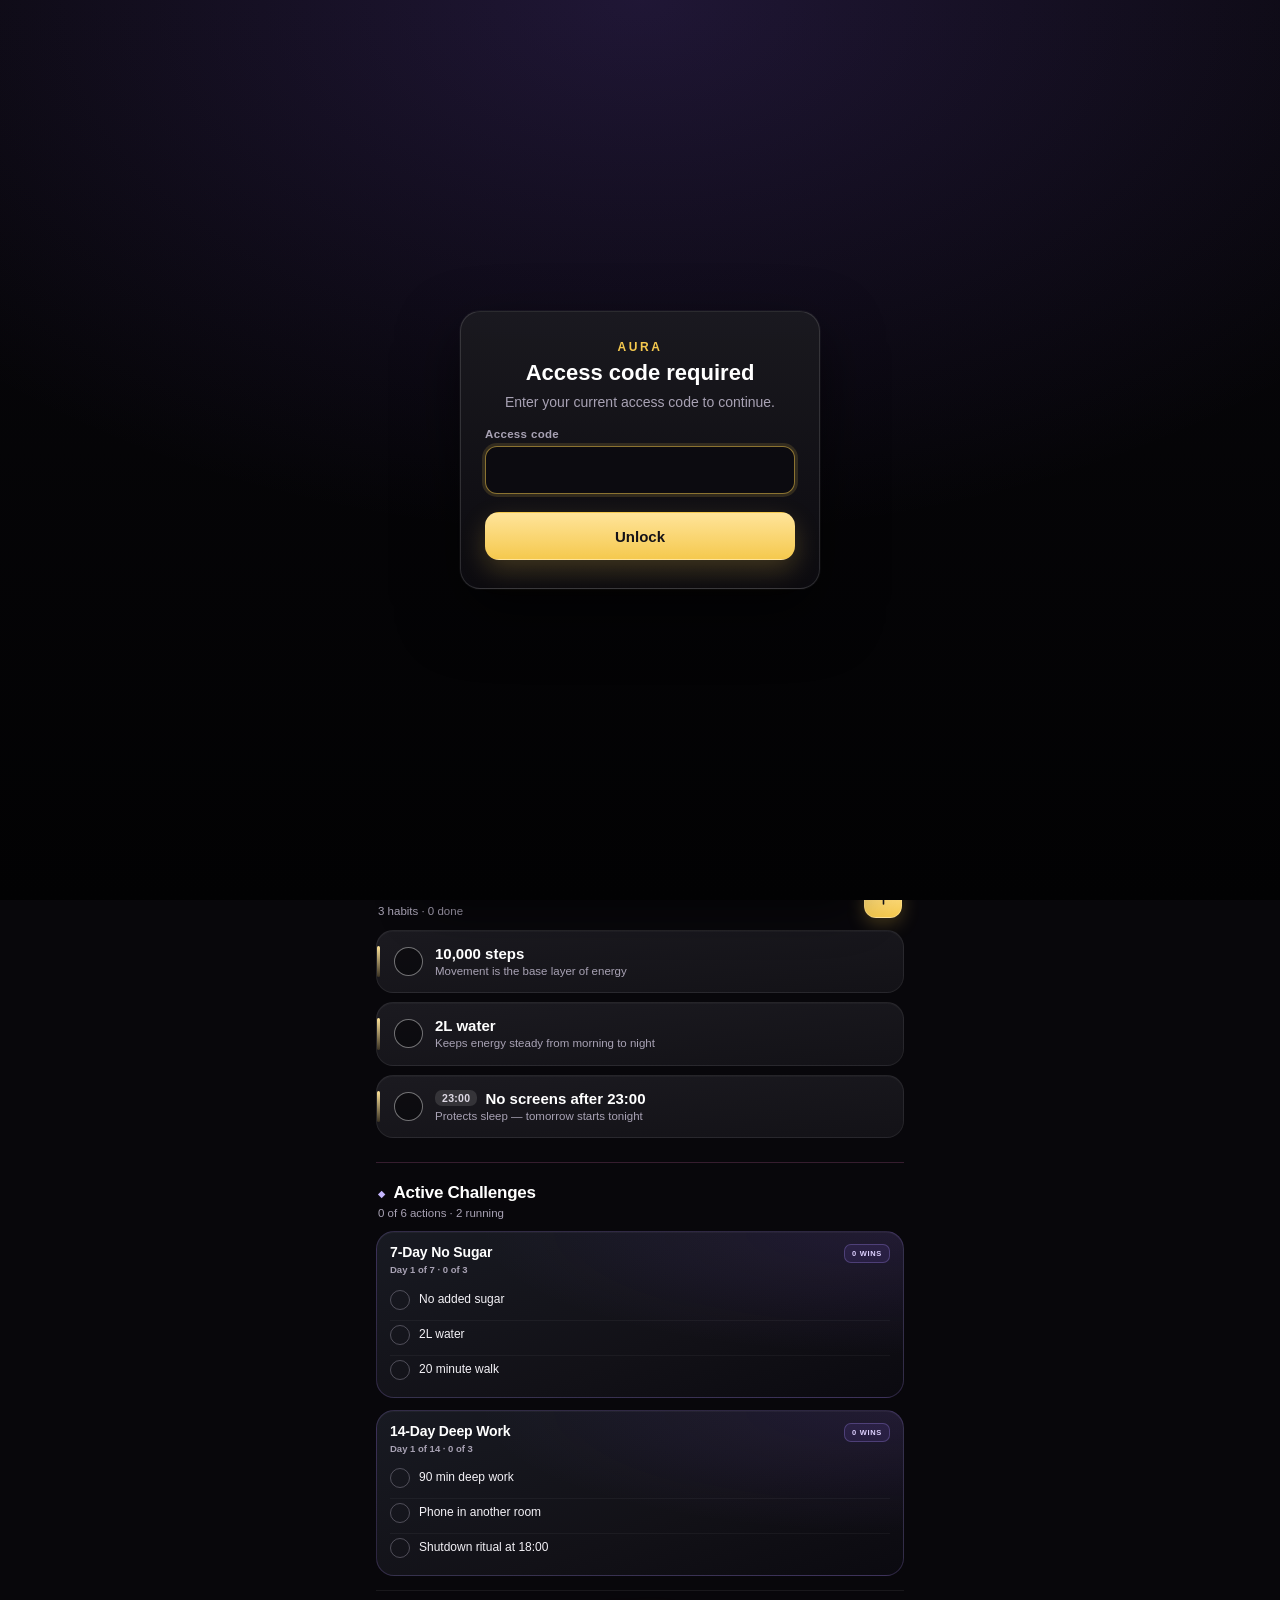
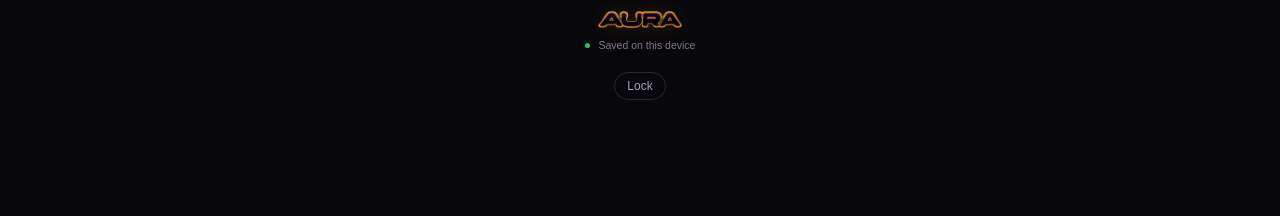
==== commit 1f3912ac: "Add Supabase auth and cloud sync Keep the access-code gate first, then require a Supabase email/pass" ====
--- a/index.html
+++ b/index.html
@@ -16,7 +16,7 @@
   <!-- AURA access-code verification endpoint (HTTPS). Set this to your
        server-side verification URL (e.g. a Supabase Edge Function). The
        client never stores or compares the secret code itself. -->
-  <meta name="aura-access-endpoint" content="" />
+  <meta name="aura-access-endpoint" content="https://vxmonbjokwcsmboblupd.supabase.co/functions/v1/verify-aura-code" />
 
   <!-- iOS standalone / PWA -->
   <meta name="apple-mobile-web-app-capable" content="yes" />
@@ -80,6 +80,79 @@
     </div>
   </div>
 
+  <!-- Account gate: shown after the access code is accepted, until Supabase
+       Auth has a signed-in user. -->
+  <div class="auth-gate" id="authGate" hidden>
+    <div class="auth-card" role="dialog" aria-modal="true" aria-labelledby="authTitle">
+      <p class="auth-kicker">AURA ACCOUNT</p>
+      <h2 class="auth-title" id="authTitle">Sign in</h2>
+      <p class="auth-note" id="authNote">Your plan, habits and streaks, synced across your devices.</p>
+
+      <div class="auth-toggle" id="authToggle" role="tablist" aria-label="Account mode">
+        <button class="auth-tab is-active" id="authModeSignIn" type="button" role="tab" aria-selected="true">
+          Sign In
+        </button>
+        <button class="auth-tab" id="authModeSignUp" type="button" role="tab" aria-selected="false">
+          Sign Up
+        </button>
+      </div>
+
+      <form class="auth-form" id="authForm" novalidate>
+        <label class="field">
+          <span class="field-label">Email</span>
+          <input
+            id="authEmail"
+            name="email"
+            type="email"
+            inputmode="email"
+            autocomplete="email"
+            autocapitalize="none"
+            spellcheck="false"
+            maxlength="254"
+            required
+          />
+        </label>
+
+        <label class="field">
+          <span class="field-label">Password</span>
+          <input
+            id="authPassword"
+            name="password"
+            type="password"
+            autocomplete="current-password"
+            minlength="6"
+            maxlength="128"
+            required
+          />
+        </label>
+
+        <label class="field" id="authConfirmField" hidden>
+          <span class="field-label">Confirm password</span>
+          <input
+            id="authPasswordConfirm"
+            name="confirm-password"
+            type="password"
+            autocomplete="new-password"
+            minlength="6"
+            maxlength="128"
+          />
+        </label>
+
+        <p class="form-error" id="authError" role="alert" hidden></p>
+        <p class="auth-message" id="authMessage" role="status" hidden></p>
+
+        <button class="btn btn-primary" id="authSubmit" type="submit">Sign In</button>
+      </form>
+
+      <p class="auth-loading" id="authLoading" hidden>
+        <span class="aura-spinner" aria-hidden="true"></span>
+        <span>Checking your session…</span>
+      </p>
+
+      <p class="auth-foot" id="authFoot">Your data stays private to your account.</p>
+    </div>
+  </div>
+
   <div class="app" id="app">
     <!-- ============================== HEADER ============================= -->
     <header class="topbar">
@@ -372,9 +445,21 @@
       <p class="cal-hint">Tap a day to open it on Today.</p>
     </div>
 
+    <section class="account-bar" id="accountBar" aria-label="AURA account" hidden>
+      <span class="account-avatar" id="accountAvatar" aria-hidden="true">A</span>
+      <div class="account-copy">
+        <p class="account-email" id="accountEmail"></p>
+        <p class="account-status" id="accountStatus" aria-live="polite">
+          <span class="account-dot" aria-hidden="true"></span>
+          <span id="accountStatusText">Synced to cloud</span>
+        </p>
+      </div>
+      <button class="account-signout" id="signOutBtn" type="button">Sign out</button>
+    </section>
+
     <footer class="foot">
       <img class="foot-logo" src="./assets/aura-mark.png" alt="AURA" width="720" height="150" />
-      <p><span class="dot-live" aria-hidden="true"></span> Saved on this device</p>
+      <p id="footStatus"><span class="dot-live" aria-hidden="true"></span> Saved on this device</p>
       <button class="foot-lock" id="lockBtn" type="button" aria-label="Lock AURA">Lock</button>
     </footer>
   </div>
@@ -628,6 +713,7 @@
     <div class="noscript">AURA needs JavaScript to run your day.</div>
   </noscript>
 
+  <script src="./supabase-client.js"></script>
   <script src="./app.js"></script>
 </body>
 </html>
--- a/style.css
+++ b/style.css
@@ -1509,6 +1509,10 @@
   margin-bottom: 13px;
 }
 
+.field[hidden] {
+  display: none;
+}
+
 .field-label {
   display: block;
   margin-bottom: 6px;
@@ -5995,6 +5999,7 @@
 body.superfocus .topbar,
 body.superfocus .weekstrip,
 body.superfocus .progress-card,
+body.superfocus .account-bar,
 body.superfocus .foot {
   filter: blur(7px) saturate(75%);
   opacity: 0.2;
@@ -6052,6 +6057,7 @@
   body.superfocus .topbar,
   body.superfocus .weekstrip,
   body.superfocus .progress-card,
+  body.superfocus .account-bar,
   body.superfocus .foot,
   .view.is-focusing .section-head,
   .view.is-focusing .task-card.is-focus-dim,
@@ -6156,6 +6162,253 @@
   border-color: var(--gold-line);
 }
 
-body.is-locked {
+body.is-locked,
+body.is-auth {
   overflow: hidden;
 }
+
+/* ==========================================================================
+   AURA account gate (Supabase Auth)
+   ========================================================================== */
+.auth-gate {
+  position: fixed;
+  inset: 0;
+  z-index: 10000;
+  display: flex;
+  align-items: center;
+  justify-content: center;
+  padding: 24px;
+  overflow-y: auto;
+  background: radial-gradient(120% 100% at 50% 0%, rgba(139, 92, 246, 0.18), transparent 60%),
+    linear-gradient(180deg, #08070b 0%, #020203 100%);
+  backdrop-filter: blur(8px);
+}
+
+.auth-gate[hidden] {
+  display: none;
+}
+
+.auth-card {
+  width: 100%;
+  max-width: 380px;
+  margin: auto;
+  padding: 28px 24px 22px;
+  border-radius: 20px;
+  border: 1px solid var(--line);
+  background: linear-gradient(180deg, rgba(27, 26, 32, 0.96), rgba(12, 11, 16, 0.98));
+  box-shadow: 0 24px 60px rgba(0, 0, 0, 0.55), 0 0 0 1px rgba(255, 255, 255, 0.04);
+}
+
+.auth-kicker {
+  margin: 0 0 6px;
+  font-size: 11px;
+  letter-spacing: 0.22em;
+  color: var(--gold);
+  font-weight: 700;
+}
+
+.auth-title {
+  margin: 0 0 8px;
+  font-size: 23px;
+  font-weight: 700;
+  color: var(--ink);
+}
+
+.auth-note {
+  margin: 0 0 18px;
+  font-size: 13.5px;
+  line-height: 1.5;
+  color: var(--muted);
+}
+
+.auth-toggle {
+  display: flex;
+  gap: 4px;
+  margin-bottom: 18px;
+  padding: 4px;
+  border-radius: 13px;
+  border: 1px solid var(--line-soft);
+  background: rgba(12, 11, 16, 0.72);
+}
+
+.auth-toggle[hidden] {
+  display: none;
+}
+
+.auth-tab {
+  flex: 1;
+  min-height: 40px;
+  padding: 8px 10px;
+  border: 0;
+  border-radius: 9px;
+  background: transparent;
+  color: var(--muted);
+  font: inherit;
+  font-size: 13px;
+  font-weight: 650;
+  cursor: pointer;
+  transition: background 0.2s var(--ease), color 0.2s var(--ease);
+}
+
+.auth-tab.is-active {
+  background: linear-gradient(180deg, var(--gold-bright), var(--gold));
+  color: var(--gold-ink);
+  box-shadow: 0 6px 16px rgba(245, 201, 78, 0.18);
+}
+
+.auth-form .field {
+  margin-bottom: 12px;
+}
+
+.auth-form .btn {
+  width: 100%;
+  margin-top: 8px;
+}
+
+.auth-form .btn:disabled {
+  opacity: 0.65;
+  cursor: wait;
+}
+
+.auth-message {
+  margin: 0 0 12px;
+  padding: 11px 13px;
+  border-radius: 12px;
+  border: 1px solid rgba(34, 197, 94, 0.3);
+  background: rgba(34, 197, 94, 0.09);
+  color: #a7f3c4;
+  font-size: 12.5px;
+  line-height: 1.45;
+}
+
+.auth-message[hidden] {
+  display: none;
+}
+
+.auth-loading {
+  display: flex;
+  align-items: center;
+  justify-content: center;
+  gap: 10px;
+  margin: 18px 0 4px;
+  color: var(--muted);
+  font-size: 13px;
+}
+
+.auth-loading[hidden] {
+  display: none;
+}
+
+.auth-foot {
+  margin: 16px 0 0;
+  padding-top: 14px;
+  border-top: 1px solid var(--line-soft);
+  color: var(--muted-dim);
+  font-size: 11px;
+  line-height: 1.5;
+  text-align: center;
+}
+
+.auth-foot[hidden] {
+  display: none;
+}
+
+/* ==========================================================================
+   Signed-in account status
+   ========================================================================== */
+.account-bar {
+  display: flex;
+  align-items: center;
+  gap: 12px;
+  margin-top: 34px;
+  padding: 13px 14px;
+  border-radius: 16px;
+  border: 1px solid var(--line);
+  background: linear-gradient(180deg, rgba(27, 26, 32, 0.78), rgba(12, 11, 16, 0.88));
+  box-shadow: 0 12px 30px rgba(0, 0, 0, 0.24);
+}
+
+.account-bar[hidden] {
+  display: none;
+}
+
+.account-bar + .foot {
+  margin-top: 14px;
+}
+
+.account-avatar {
+  flex: none;
+  display: grid;
+  place-items: center;
+  width: 38px;
+  height: 38px;
+  border-radius: 50%;
+  background: linear-gradient(180deg, var(--gold-bright), var(--gold));
+  color: var(--gold-ink);
+  font-size: 16px;
+  font-weight: 800;
+  box-shadow: 0 0 18px rgba(245, 201, 78, 0.22);
+}
+
+.account-copy {
+  flex: 1;
+  min-width: 0;
+}
+
+.account-email {
+  margin: 0;
+  overflow: hidden;
+  color: var(--ink);
+  font-size: 12.5px;
+  font-weight: 650;
+  text-overflow: ellipsis;
+  white-space: nowrap;
+}
+
+.account-status {
+  display: flex;
+  align-items: center;
+  gap: 5px;
+  margin: 3px 0 0;
+  color: var(--muted);
+  font-size: 10.5px;
+  line-height: 1.35;
+}
+
+.account-dot {
+  flex: none;
+  width: 5px;
+  height: 5px;
+  border-radius: 50%;
+  background: var(--green);
+  box-shadow: 0 0 7px rgba(34, 197, 94, 0.7);
+}
+
+.account-status[data-state="saving"] .account-dot {
+  background: var(--gold);
+  box-shadow: 0 0 7px rgba(245, 201, 78, 0.7);
+}
+
+.account-status[data-state="error"] .account-dot {
+  background: #ef4444;
+  box-shadow: 0 0 7px rgba(239, 68, 68, 0.7);
+}
+
+.account-signout {
+  flex: none;
+  min-height: 34px;
+  padding: 7px 11px;
+  border-radius: 999px;
+  border: 1px solid var(--line);
+  background: transparent;
+  color: var(--muted);
+  font: inherit;
+  font-size: 11.5px;
+  font-weight: 600;
+  cursor: pointer;
+}
+
+.account-signout:hover {
+  color: var(--ink);
+  border-color: var(--gold-line);
+}
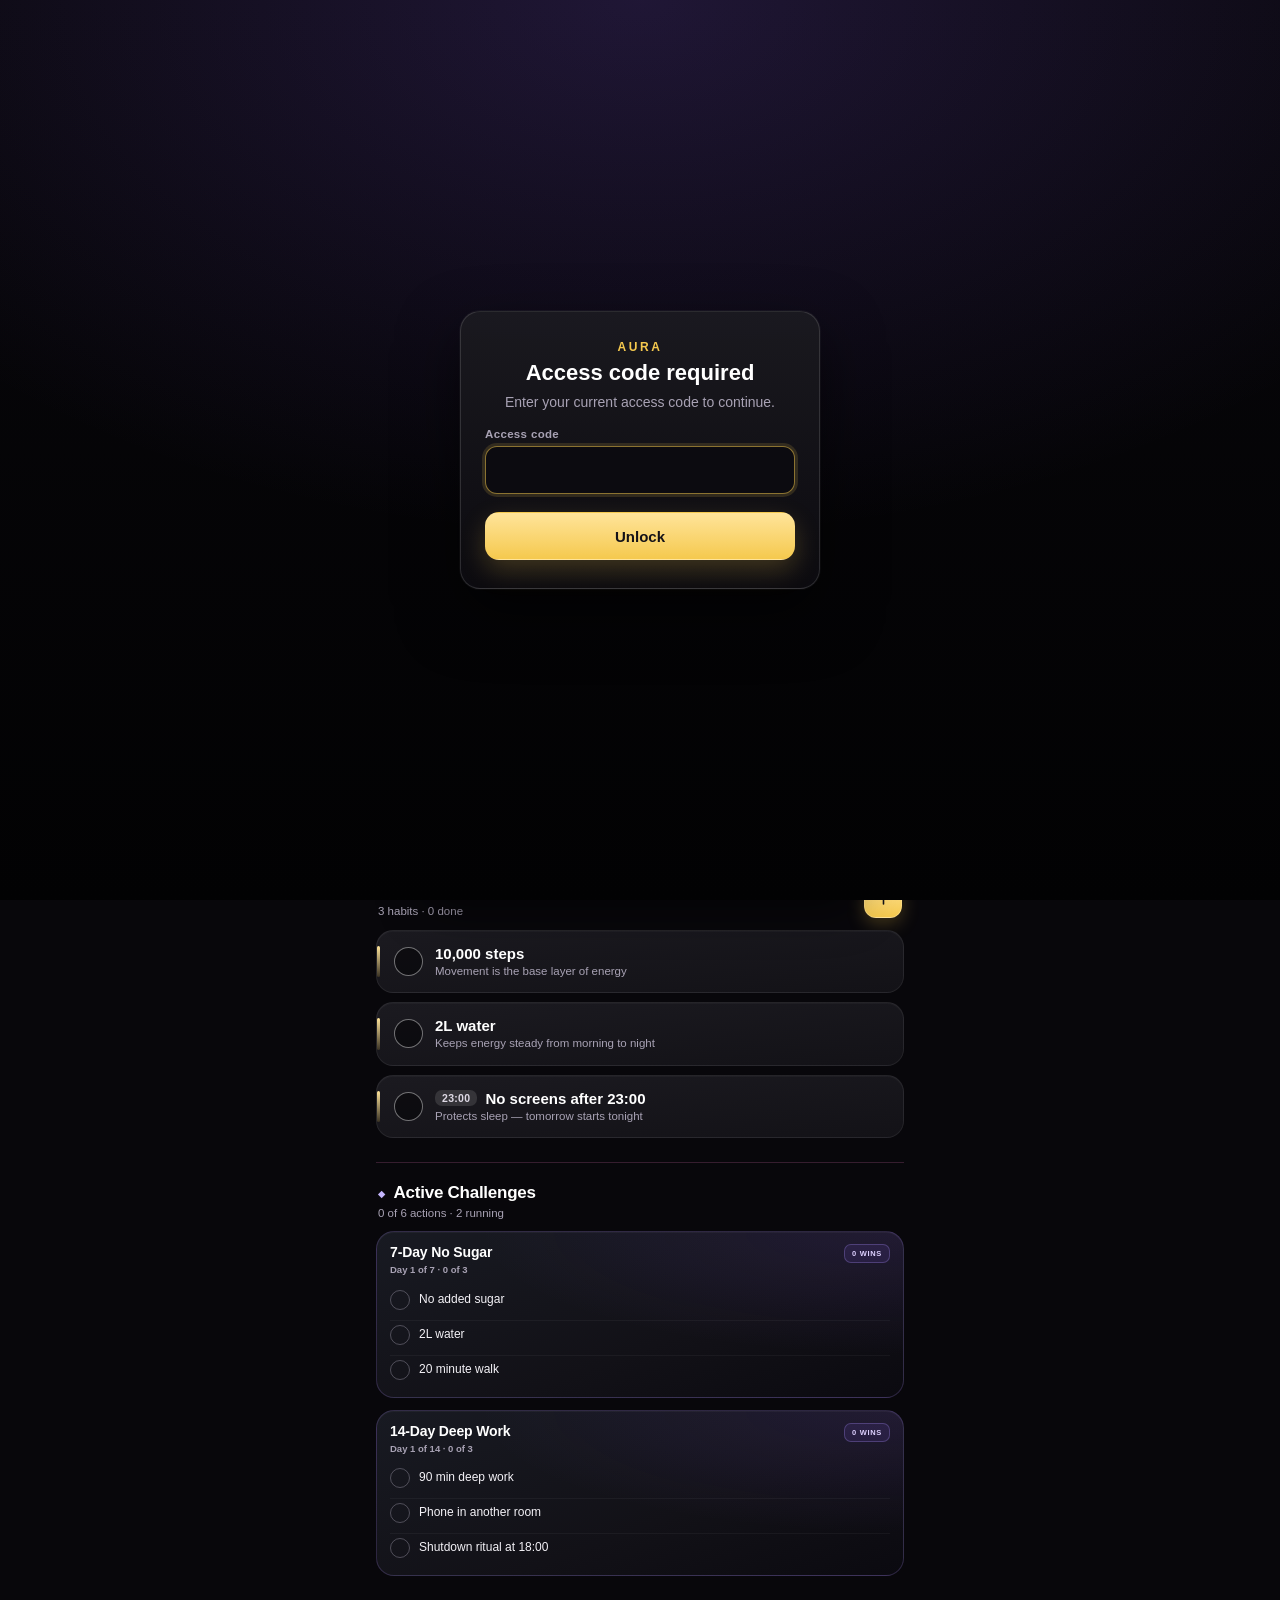
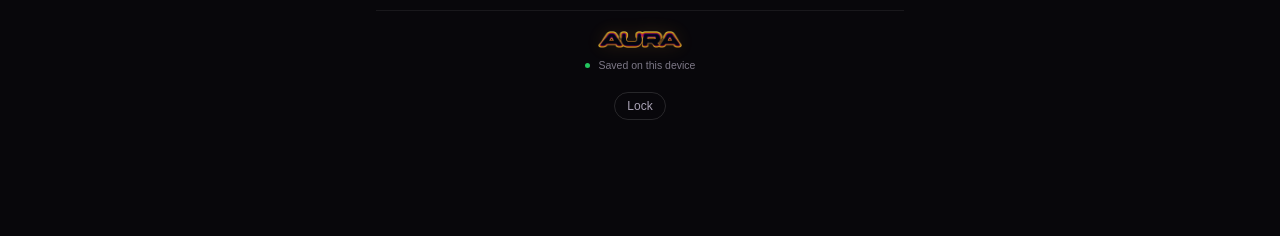
==== commit 975341a9: "Give accounts their own row and their own page Cloud sync used to give up for the session after a si" ====
--- a/index.html
+++ b/index.html
@@ -18,6 +18,10 @@
        client never stores or compares the secret code itself. -->
   <meta name="aura-access-endpoint" content="https://vxmonbjokwcsmboblupd.supabase.co/functions/v1/verify-aura-code" />
 
+  <!-- Where AURA lives. Every email link and redirect must use this address.
+       Four l's: kyrollll.github.io/AURA/ is the live project page. -->
+  <meta name="aura-app-url" content="https://kyrollll.github.io/AURA/" />
+
   <!-- iOS standalone / PWA -->
   <meta name="apple-mobile-web-app-capable" content="yes" />
   <meta name="mobile-web-app-capable" content="yes" />
@@ -28,7 +32,7 @@
   <link rel="icon" href="./icons/favicon.png" sizes="any" type="image/png" />
   <link rel="icon" href="./icons/icon-192.png" sizes="192x192" type="image/png" />
   <link rel="apple-touch-icon" sizes="180x180" href="./icons/apple-touch-icon.png" />
-  <link rel="stylesheet" href="./style.css" />
+  <link rel="stylesheet" href="./style.css?v=45" />
 </head>
 <body>
   <a class="skip" href="#plan">Skip to today's plan</a>
@@ -80,25 +84,24 @@
     </div>
   </div>
 
-  <!-- Account gate: shown after the access code is accepted, until Supabase
-       Auth has a signed-in user. -->
+  <!-- Account gate: shown after the access code is accepted. AURA's workspace
+       stays closed (body.is-auth hides #app) until the emailed code has been
+       verified. The code field accepts whatever length the project issues
+       (6 to 10 digits), so a longer code can still be typed or pasted whole.
+       Nothing here names the service behind the account. -->
   <div class="auth-gate" id="authGate" hidden>
     <div class="auth-card" role="dialog" aria-modal="true" aria-labelledby="authTitle">
+      <img class="auth-mark" src="./assets/aura-mark.png" alt="AURA" width="720" height="150" />
+
       <p class="auth-kicker">AURA ACCOUNT</p>
-      <h2 class="auth-title" id="authTitle">Sign in</h2>
+      <h2 class="auth-title" id="authTitle">Enter your email</h2>
       <p class="auth-note" id="authNote">Your plan, habits and streaks, synced across your devices.</p>
 
-      <div class="auth-toggle" id="authToggle" role="tablist" aria-label="Account mode">
-        <button class="auth-tab is-active" id="authModeSignIn" type="button" role="tab" aria-selected="true">
-          Sign In
-        </button>
-        <button class="auth-tab" id="authModeSignUp" type="button" role="tab" aria-selected="false">
-          Sign Up
-        </button>
-      </div>
+      <p class="auth-message" id="authMessage" role="status" hidden></p>
+      <p class="form-error" id="authError" role="alert" hidden></p>
 
       <form class="auth-form" id="authForm" novalidate>
-        <label class="field">
+        <label class="field" id="authEmailField">
           <span class="field-label">Email</span>
           <input
             id="authEmail"
@@ -109,47 +112,47 @@
             autocapitalize="none"
             spellcheck="false"
             maxlength="254"
+            placeholder="you@example.com"
             required
           />
         </label>
 
-        <label class="field">
-          <span class="field-label">Password</span>
-          <input
-            id="authPassword"
-            name="password"
-            type="password"
-            autocomplete="current-password"
-            minlength="6"
-            maxlength="128"
-            required
-          />
-        </label>
-
-        <label class="field" id="authConfirmField" hidden>
-          <span class="field-label">Confirm password</span>
-          <input
-            id="authPasswordConfirm"
-            name="confirm-password"
-            type="password"
-            autocomplete="new-password"
-            minlength="6"
-            maxlength="128"
-          />
-        </label>
-
-        <p class="form-error" id="authError" role="alert" hidden></p>
-        <p class="auth-message" id="authMessage" role="status" hidden></p>
-
-        <button class="btn btn-primary" id="authSubmit" type="submit">Sign In</button>
+        <div class="auth-code" id="authCode" hidden>
+          <label class="field" for="authCodeInput">
+            <span class="field-label">Verification code</span>
+            <input
+              class="auth-code-input"
+              id="authCodeInput"
+              name="code"
+              type="text"
+              inputmode="numeric"
+              pattern="[0-9]*"
+              maxlength="10"
+              autocomplete="one-time-code"
+              autocapitalize="none"
+              autocorrect="off"
+              spellcheck="false"
+              aria-describedby="authCodeHint"
+            />
+          </label>
+          <p class="auth-code-hint" id="authCodeHint">Paste or type the code from the email.</p>
+        </div>
+
+        <button class="btn btn-primary" id="authSubmit" type="submit">Send code</button>
       </form>
+
+      <div class="auth-links" id="authLinks" hidden>
+        <button class="auth-link" id="authResend" type="button">Resend code</button>
+        <span class="auth-link-sep" aria-hidden="true">·</span>
+        <button class="auth-link" id="authChangeEmail" type="button">Use a different email</button>
+      </div>
 
       <p class="auth-loading" id="authLoading" hidden>
         <span class="aura-spinner" aria-hidden="true"></span>
         <span>Checking your session…</span>
       </p>
 
-      <p class="auth-foot" id="authFoot">Your data stays private to your account.</p>
+      <p class="auth-foot" id="authFoot">No password. AURA emails you a one-time code.</p>
     </div>
   </div>
 
@@ -445,17 +448,64 @@
       <p class="cal-hint">Tap a day to open it on Today.</p>
     </div>
 
-    <section class="account-bar" id="accountBar" aria-label="AURA account" hidden>
-      <span class="account-avatar" id="accountAvatar" aria-hidden="true">A</span>
-      <div class="account-copy">
-        <p class="account-email" id="accountEmail"></p>
-        <p class="account-status" id="accountStatus" aria-live="polite">
+    <!-- ============================== ACCOUNT ============================ -->
+    <div class="view" id="viewAccount" hidden>
+      <header class="view-head">
+        <div>
+          <p class="view-kicker">Your AURA</p>
+          <h2>Account</h2>
+          <p class="view-sub">One address, one code, every device.</p>
+        </div>
+      </header>
+
+      <section class="account-card" aria-label="AURA account">
+        <div class="account-identity">
+          <span class="account-avatar" id="accountAvatar" aria-hidden="true">A</span>
+          <div class="account-copy">
+            <p class="account-email" id="accountEmail">—</p>
+            <p class="account-session" id="accountSession">Signed in with a one-time email code</p>
+          </div>
+        </div>
+
+        <p class="account-status" id="accountStatus" aria-live="polite" data-state="saving">
           <span class="account-dot" aria-hidden="true"></span>
-          <span id="accountStatusText">Synced to cloud</span>
+          <span id="accountStatusText">Syncing…</span>
         </p>
+
+        <button class="account-signout" id="signOutBtn" type="button">Sign out</button>
+      </section>
+
+      <div class="account-stats" aria-label="Your statistics">
+        <div class="acct-tile is-gold">
+          <p class="acct-label">Win streak</p>
+          <p class="acct-value" id="acctStreak">0</p>
+        </div>
+        <div class="acct-tile is-gold">
+          <p class="acct-label">Best streak</p>
+          <p class="acct-value" id="acctBest">0</p>
+        </div>
+        <div class="acct-tile">
+          <p class="acct-label">Win rate</p>
+          <p class="acct-value" id="acctRate">—</p>
+        </div>
+        <div class="acct-tile">
+          <p class="acct-label">Completion</p>
+          <p class="acct-value" id="acctCompletion">—</p>
+        </div>
+        <div class="acct-tile">
+          <p class="acct-label">Tasks done</p>
+          <p class="acct-value" id="acctDone">0</p>
+        </div>
+        <div class="acct-tile">
+          <p class="acct-label">Days tracked</p>
+          <p class="acct-value" id="acctDays">0</p>
+        </div>
       </div>
-      <button class="account-signout" id="signOutBtn" type="button">Sign out</button>
-    </section>
+
+      <p class="account-note">
+        AURA never stores a password. Your plan, habits and streaks sync to this account, and this device keeps a copy for offline days.
+      </p>
+    </div>
 
     <footer class="foot">
       <img class="foot-logo" src="./assets/aura-mark.png" alt="AURA" width="720" height="150" />
@@ -498,6 +548,15 @@
       </span>
       <span class="tab-label">Calendar</span>
     </button>
+    <button class="tab" type="button" data-view="account">
+      <span class="tab-icon" aria-hidden="true">
+        <svg viewBox="0 0 24 24" fill="none" stroke="currentColor" stroke-width="1.8" stroke-linecap="round" stroke-linejoin="round">
+          <circle cx="12" cy="8.4" r="3.6" />
+          <path d="M5 19.6c.7-3.5 3.6-5.8 7-5.8s6.3 2.3 7 5.8" />
+        </svg>
+      </span>
+      <span class="tab-label">Account</span>
+    </button>
   </nav>
 
   <!-- ============================ EDIT SHEET ============================ -->
@@ -713,7 +772,7 @@
     <div class="noscript">AURA needs JavaScript to run your day.</div>
   </noscript>
 
-  <script src="./supabase-client.js"></script>
-  <script src="./app.js"></script>
+  <script src="./supabase-client.js?v=45"></script>
+  <script src="./app.js?v=45"></script>
 </body>
 </html>
--- a/style.css
+++ b/style.css
@@ -2224,7 +2224,7 @@
   display: grid;
   /* minmax(0, …) lets a column shrink below the label's min-content width, so
      "Challenges" / "Calendar" can never push past the bar and get cut. */
-  grid-template-columns: repeat(3, minmax(0, 1fr));
+  grid-template-columns: repeat(4, minmax(0, 1fr));
   gap: 3px;
   padding: 6px 5px;
   /* Nothing in the bar may clip a label's descender. */
@@ -2316,6 +2316,17 @@
 .tab[data-view="calendar"].is-active .tab-icon {
   color: var(--green-bright);
   filter: drop-shadow(0 0 10px rgba(34, 197, 94, 0.55));
+}
+
+.tab[data-view="account"].is-active {
+  color: #e6ddff;
+  background: linear-gradient(180deg, rgba(167, 139, 250, 0.2), rgba(167, 139, 250, 0.05));
+  box-shadow: inset 0 0 0 1px rgba(167, 139, 250, 0.32);
+}
+
+.tab[data-view="account"].is-active .tab-icon {
+  color: #c4b5fd;
+  filter: drop-shadow(0 0 10px rgba(167, 139, 250, 0.6));
 }
 
 /* =========================== TRACK CARDS =============================== */
@@ -5999,7 +6010,6 @@
 body.superfocus .topbar,
 body.superfocus .weekstrip,
 body.superfocus .progress-card,
-body.superfocus .account-bar,
 body.superfocus .foot {
   filter: blur(7px) saturate(75%);
   opacity: 0.2;
@@ -6054,10 +6064,9 @@
 }
 
 @media (prefers-reduced-motion: reduce) {
-  body.superfocus .topbar,
+    body.superfocus .topbar,
   body.superfocus .weekstrip,
   body.superfocus .progress-card,
-  body.superfocus .account-bar,
   body.superfocus .foot,
   .view.is-focusing .section-head,
   .view.is-focusing .task-card.is-focus-dim,
@@ -6167,6 +6176,12 @@
   overflow: hidden;
 }
 
+/* Nothing of the workspace is visible or focusable while AURA waits for the
+       emailed code, even if a stylesheet is still loading behind the gate. */
+body.is-auth .app {
+  visibility: hidden;
+}
+
 /* ==========================================================================
    AURA account gate (Supabase Auth)
    ========================================================================== */
@@ -6179,7 +6194,7 @@
   justify-content: center;
   padding: 24px;
   overflow-y: auto;
-  background: radial-gradient(120% 100% at 50% 0%, rgba(139, 92, 246, 0.18), transparent 60%),
+  background: radial-gradient(120% 100% at 50% 0%, rgba(245, 201, 78, 0.16), transparent 62%),
     linear-gradient(180deg, #08070b 0%, #020203 100%);
   backdrop-filter: blur(8px);
 }
@@ -6196,7 +6211,16 @@
   border-radius: 20px;
   border: 1px solid var(--line);
   background: linear-gradient(180deg, rgba(27, 26, 32, 0.96), rgba(12, 11, 16, 0.98));
-  box-shadow: 0 24px 60px rgba(0, 0, 0, 0.55), 0 0 0 1px rgba(255, 255, 255, 0.04);
+  box-shadow: 0 24px 60px rgba(0, 0, 0, 0.55), 0 0 0 1px rgba(255, 255, 255, 0.04),
+    0 0 70px rgba(245, 201, 78, 0.07);
+}
+
+.auth-mark {
+  display: block;
+  width: 120px;
+  height: auto;
+  margin: 0 0 18px;
+  filter: drop-shadow(0 6px 20px rgba(245, 201, 78, 0.22));
 }
 
 .auth-kicker {
@@ -6221,39 +6245,94 @@
   color: var(--muted);
 }
 
-.auth-toggle {
-  display: flex;
-  gap: 4px;
-  margin-bottom: 18px;
-  padding: 4px;
-  border-radius: 13px;
-  border: 1px solid var(--line-soft);
-  background: rgba(12, 11, 16, 0.72);
-}
-
-.auth-toggle[hidden] {
+.auth-code {
+  margin: 2px 0 4px;
+}
+
+.auth-code[hidden] {
   display: none;
 }
 
-.auth-tab {
-  flex: 1;
-  min-height: 40px;
-  padding: 8px 10px;
+.auth-code-hint {
+  margin: 10px 0 0;
+  font-size: 11.5px;
+  line-height: 1.5;
+  font-weight: 600;
+  letter-spacing: 0.02em;
+  color: var(--muted);
+}
+
+/* One field holds the whole code, whatever length the project issues, so a
+   pasted 8-digit code lands intact and the form can never get stuck on the
+   sixth box. The digits are spaced out to keep the code readable at a glance. */
+.field .auth-code-input {
+  height: 58px;
+  padding: 0 14px;
+  font-size: 24px;
+  font-weight: 700;
+  font-variant-numeric: tabular-nums;
+  letter-spacing: 0.34em;
+  text-align: center;
+  text-indent: 0.34em;
+  color: var(--gold-bright);
+  caret-color: var(--gold);
+}
+
+.field .auth-code-input::placeholder {
+  color: rgba(255, 255, 255, 0.2);
+  letter-spacing: 0.34em;
+}
+
+@media (max-width: 380px) {
+  .field .auth-code-input {
+    height: 52px;
+    font-size: 21px;
+    letter-spacing: 0.24em;
+    text-indent: 0.24em;
+  }
+}
+
+.auth-links {
+  display: flex;
+  align-items: center;
+  justify-content: center;
+  gap: 8px;
+  margin-top: 14px;
+  font-size: 12px;
+  color: var(--muted-dim);
+}
+
+.auth-links[hidden] {
+  display: none;
+}
+
+.auth-link {
+  padding: 4px 2px;
   border: 0;
-  border-radius: 9px;
-  background: transparent;
+  background: none;
   color: var(--muted);
   font: inherit;
-  font-size: 13px;
-  font-weight: 650;
+  font-size: 12px;
+  font-weight: 600;
   cursor: pointer;
-  transition: background 0.2s var(--ease), color 0.2s var(--ease);
-}
-
-.auth-tab.is-active {
-  background: linear-gradient(180deg, var(--gold-bright), var(--gold));
-  color: var(--gold-ink);
-  box-shadow: 0 6px 16px rgba(245, 201, 78, 0.18);
+  text-decoration: underline;
+  text-decoration-color: rgba(245, 201, 78, 0.38);
+  text-underline-offset: 3px;
+}
+
+.auth-link:hover {
+  color: var(--gold-bright);
+}
+
+.auth-link:disabled {
+  color: var(--muted-dim);
+  cursor: default;
+  opacity: 0.8;
+  text-decoration: none;
+}
+
+.auth-link-sep {
+  color: var(--muted-dim);
 }
 
 .auth-form .field {
@@ -6314,26 +6393,80 @@
 }
 
 /* ==========================================================================
-   Signed-in account status
+   Account tab
    ========================================================================== */
-.account-bar {
-  display: flex;
-  align-items: center;
+.account-card {
+  display: flex;
+  flex-direction: column;
   gap: 12px;
-  margin-top: 34px;
-  padding: 13px 14px;
-  border-radius: 16px;
+  padding: 18px 16px 16px;
+  border-radius: 20px;
   border: 1px solid var(--line);
-  background: linear-gradient(180deg, rgba(27, 26, 32, 0.78), rgba(12, 11, 16, 0.88));
-  box-shadow: 0 12px 30px rgba(0, 0, 0, 0.24);
-}
-
-.account-bar[hidden] {
-  display: none;
-}
-
-.account-bar + .foot {
-  margin-top: 14px;
+  background:
+    radial-gradient(120% 130% at 0% 0%, rgba(167, 139, 250, 0.16), transparent 62%),
+    linear-gradient(180deg, rgba(27, 26, 32, 0.9), rgba(12, 11, 16, 0.94));
+  box-shadow: 0 18px 40px -28px rgba(0, 0, 0, 0.9);
+}
+
+.account-identity {
+  display: flex;
+  align-items: center;
+  gap: 12px;
+}
+
+.account-session {
+  margin: 3px 0 0;
+  overflow: hidden;
+  color: var(--muted-dim);
+  font-size: 10.5px;
+  text-overflow: ellipsis;
+  white-space: nowrap;
+}
+
+.account-note {
+  margin: 14px 2px 0;
+  color: var(--muted-dim);
+  font-size: 11px;
+  line-height: 1.6;
+}
+
+.account-stats {
+  display: grid;
+  grid-template-columns: repeat(3, minmax(0, 1fr));
+  gap: 8px;
+  margin-top: 12px;
+}
+
+.acct-tile {
+  padding: 12px 10px;
+  border-radius: 14px;
+  border: 1px solid var(--line);
+  background: linear-gradient(180deg, rgba(27, 26, 32, 0.7), rgba(12, 11, 16, 0.82));
+  text-align: center;
+}
+
+.acct-label {
+  margin: 0;
+  color: var(--muted-dim);
+  font-size: 9.5px;
+  font-weight: 700;
+  letter-spacing: 0.08em;
+  line-height: 1.4;
+  text-transform: uppercase;
+}
+
+.acct-value {
+  margin: 6px 0 0;
+  color: var(--ink);
+  font-size: 21px;
+  font-weight: 800;
+  line-height: 1.1;
+  letter-spacing: -0.02em;
+}
+
+.acct-tile.is-gold .acct-value {
+  color: var(--gold-bright);
+  text-shadow: 0 0 16px rgba(245, 201, 78, 0.28);
 }
 
 .account-avatar {
@@ -6389,22 +6522,23 @@
   box-shadow: 0 0 7px rgba(245, 201, 78, 0.7);
 }
 
+.account-status[data-state="pending"] .account-dot,
 .account-status[data-state="error"] .account-dot {
-  background: #ef4444;
-  box-shadow: 0 0 7px rgba(239, 68, 68, 0.7);
+  background: var(--gold);
+  box-shadow: 0 0 7px rgba(245, 201, 78, 0.7);
 }
 
 .account-signout {
-  flex: none;
-  min-height: 34px;
-  padding: 7px 11px;
+  align-self: flex-start;
+  min-height: 36px;
+  padding: 8px 16px;
   border-radius: 999px;
   border: 1px solid var(--line);
   background: transparent;
   color: var(--muted);
   font: inherit;
-  font-size: 11.5px;
-  font-weight: 600;
+  font-size: 12px;
+  font-weight: 650;
   cursor: pointer;
 }
 
